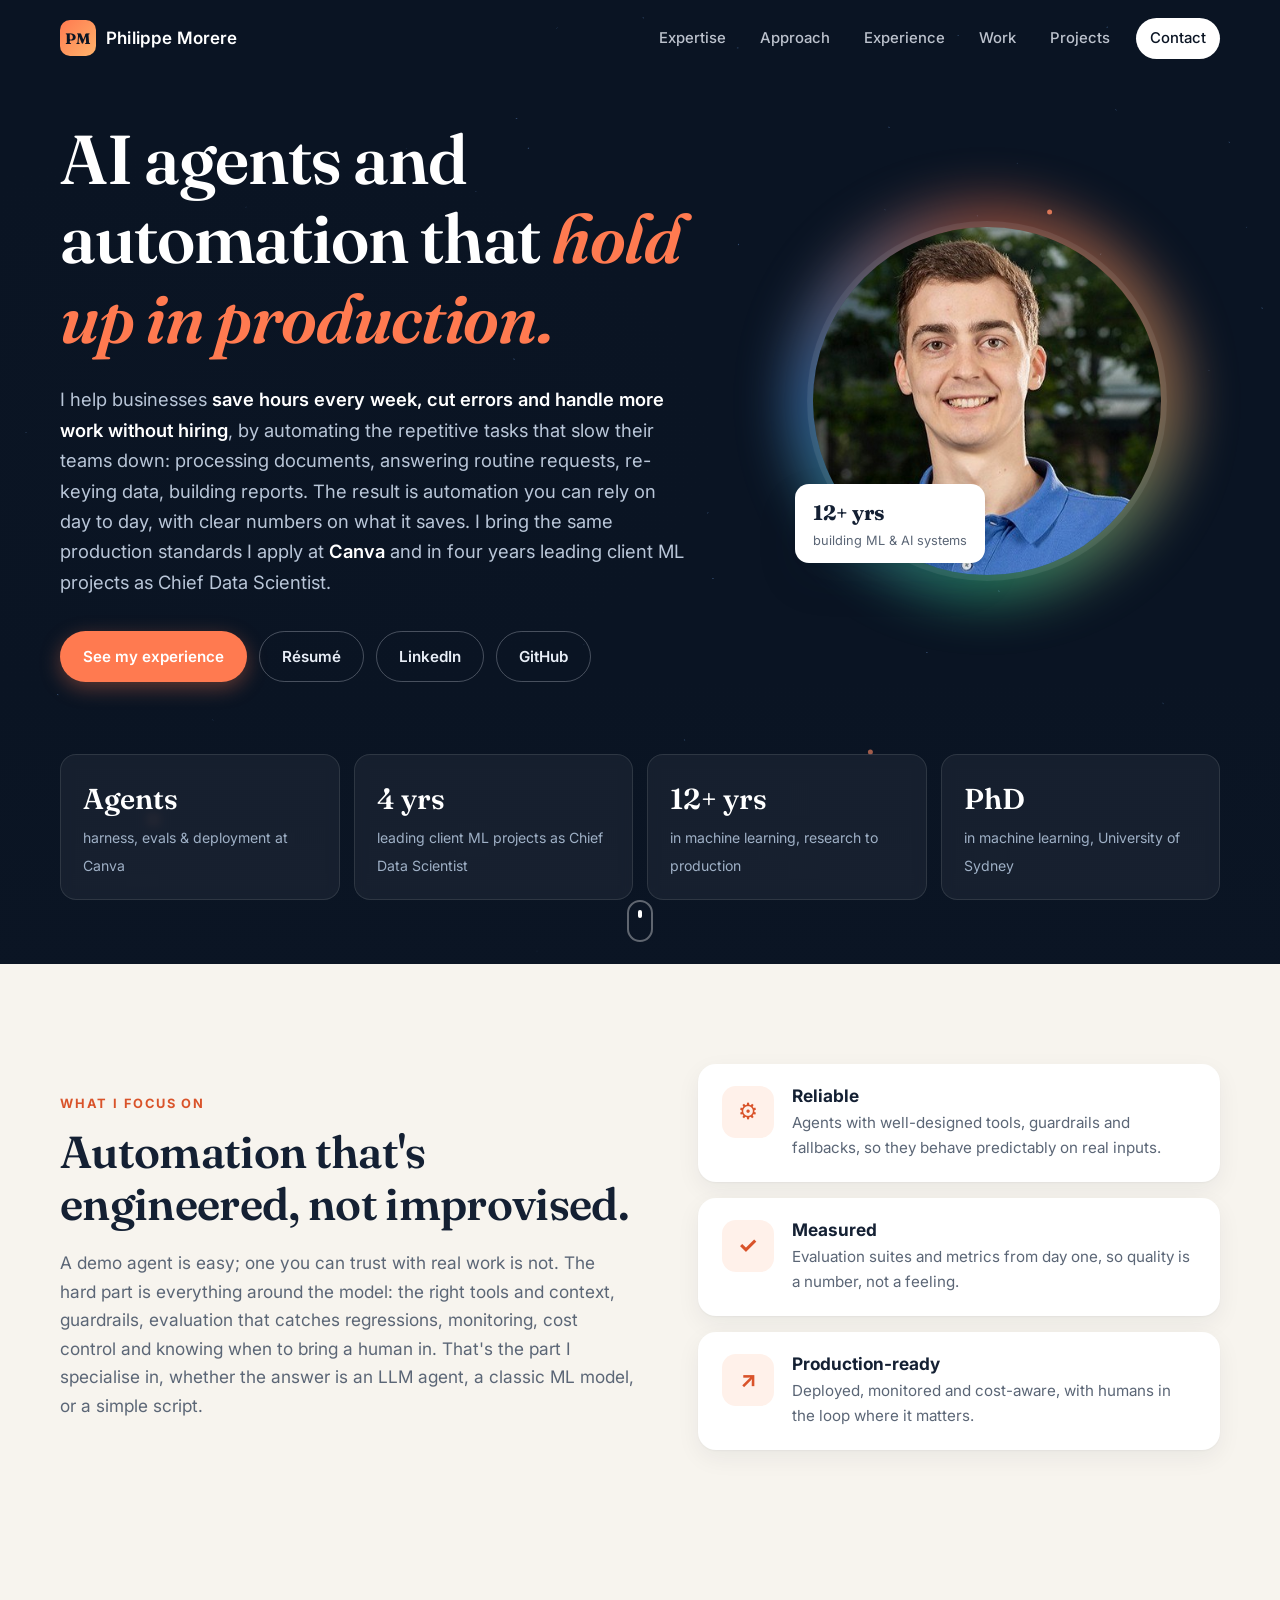
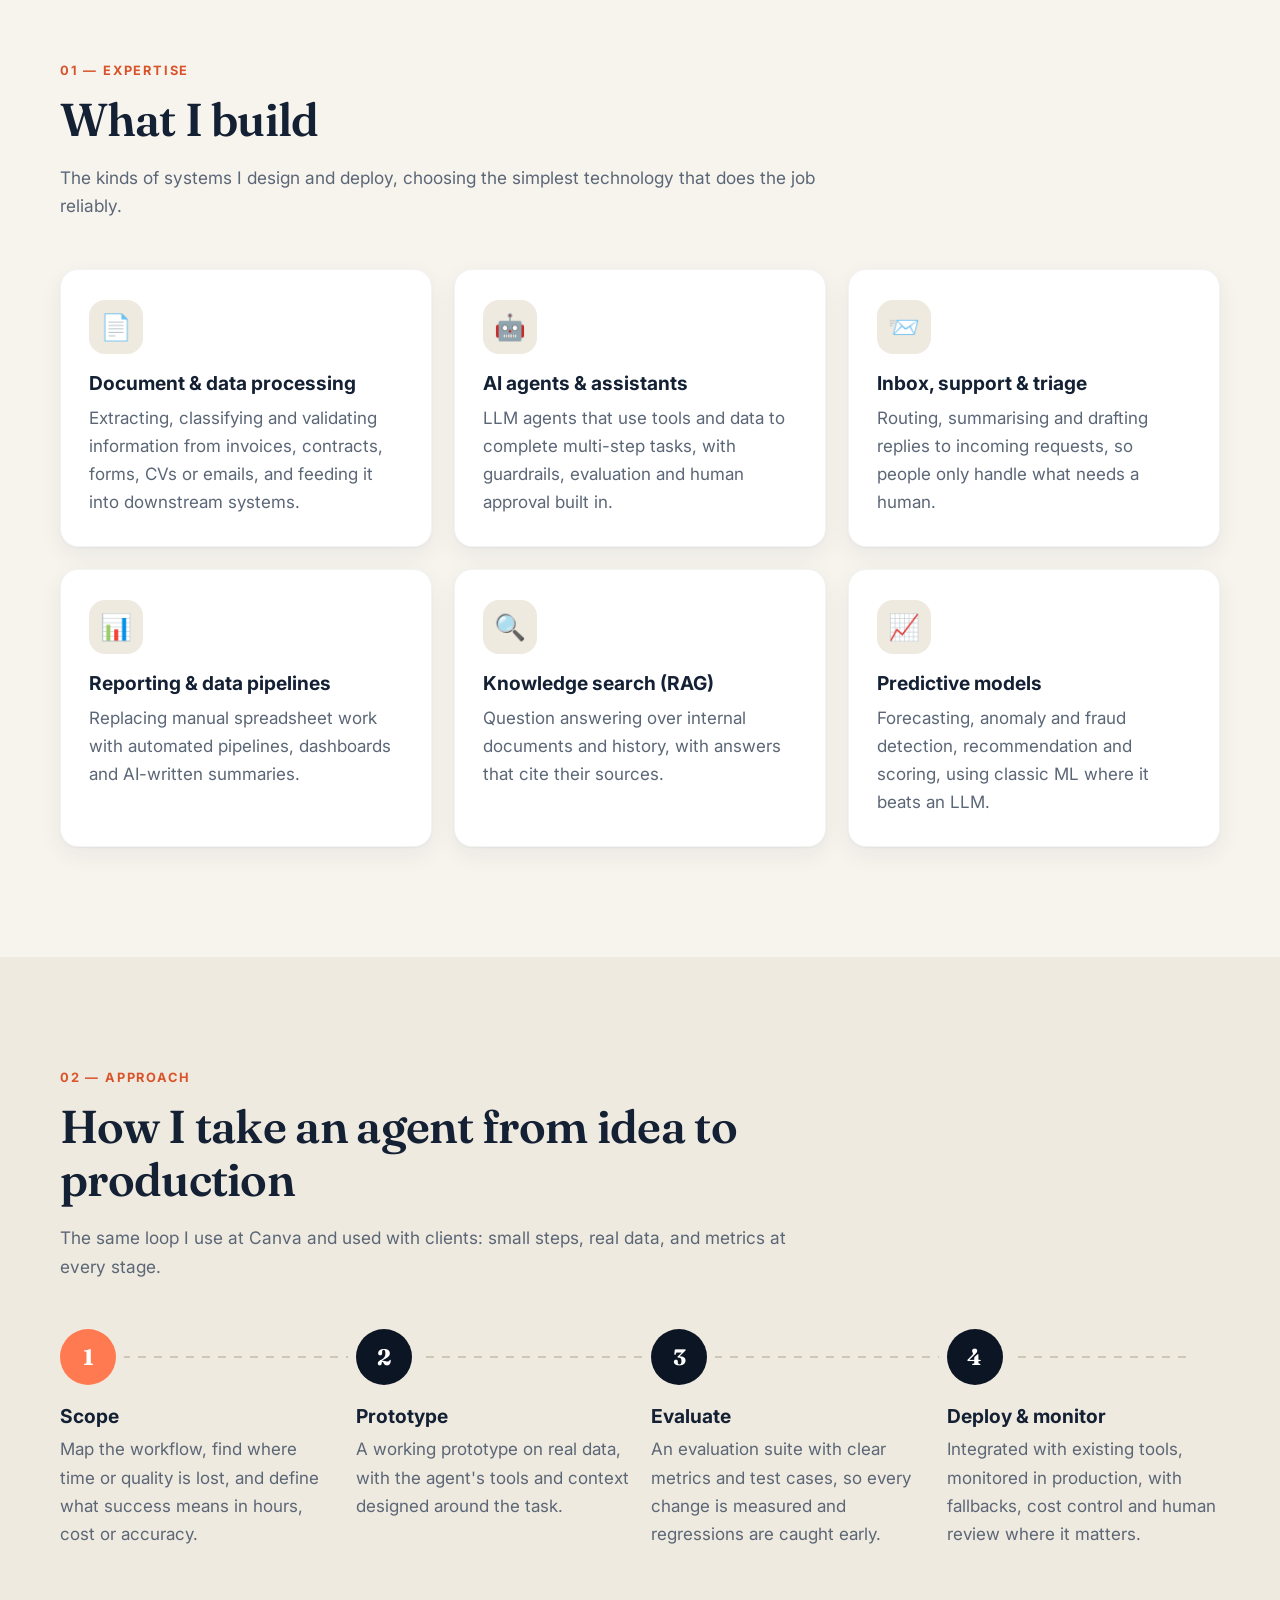
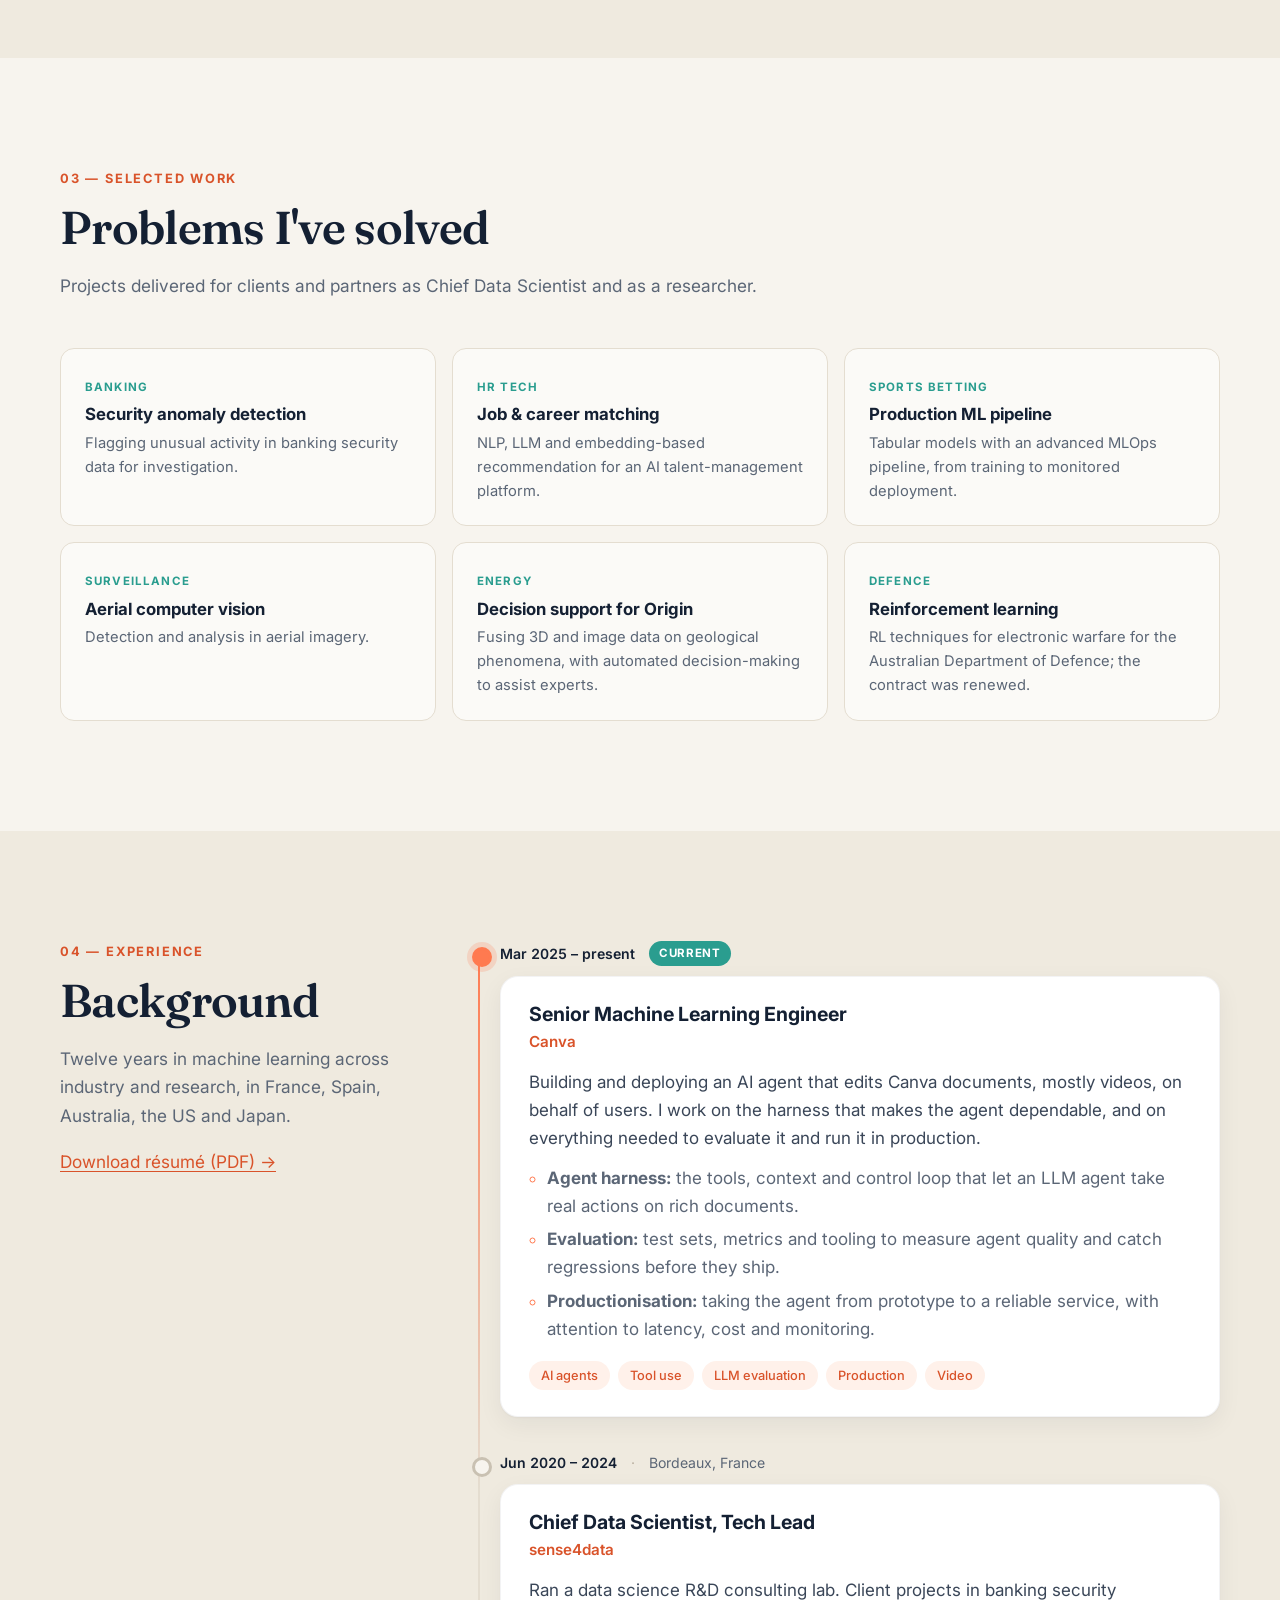
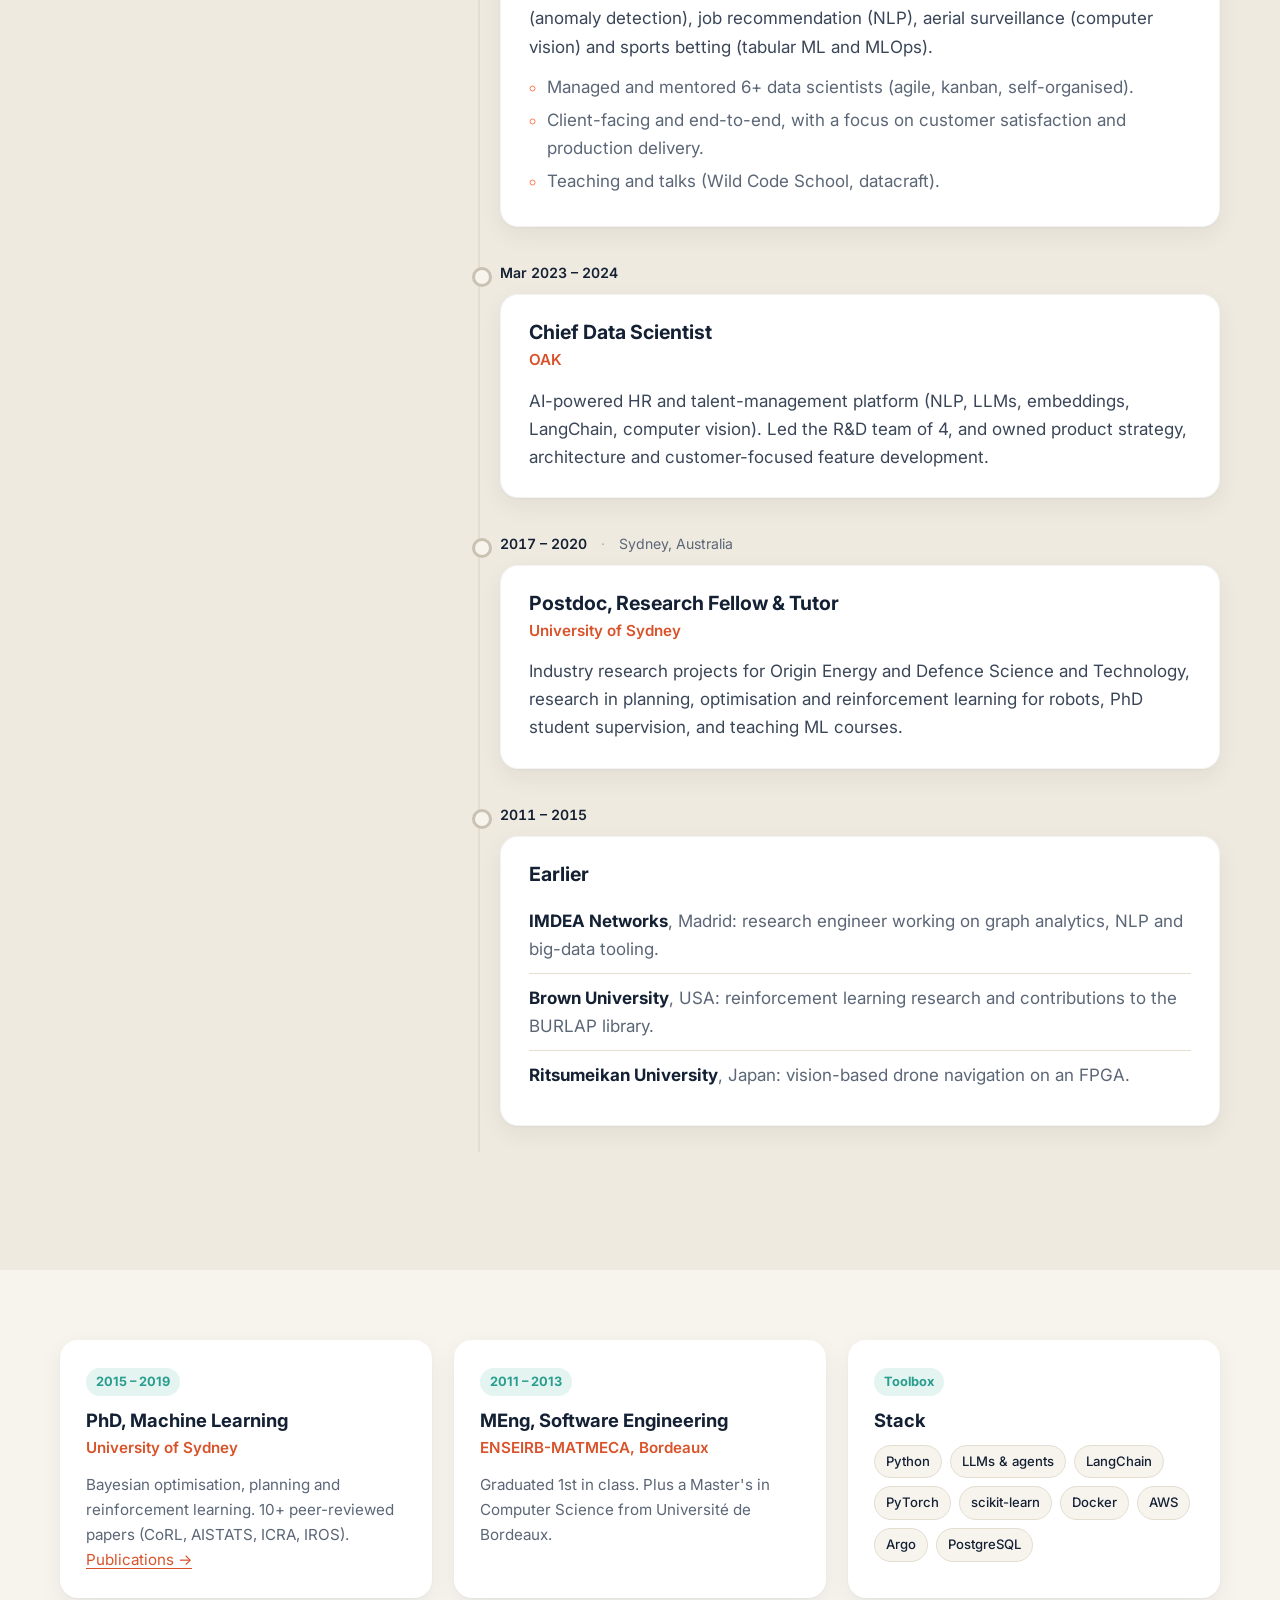
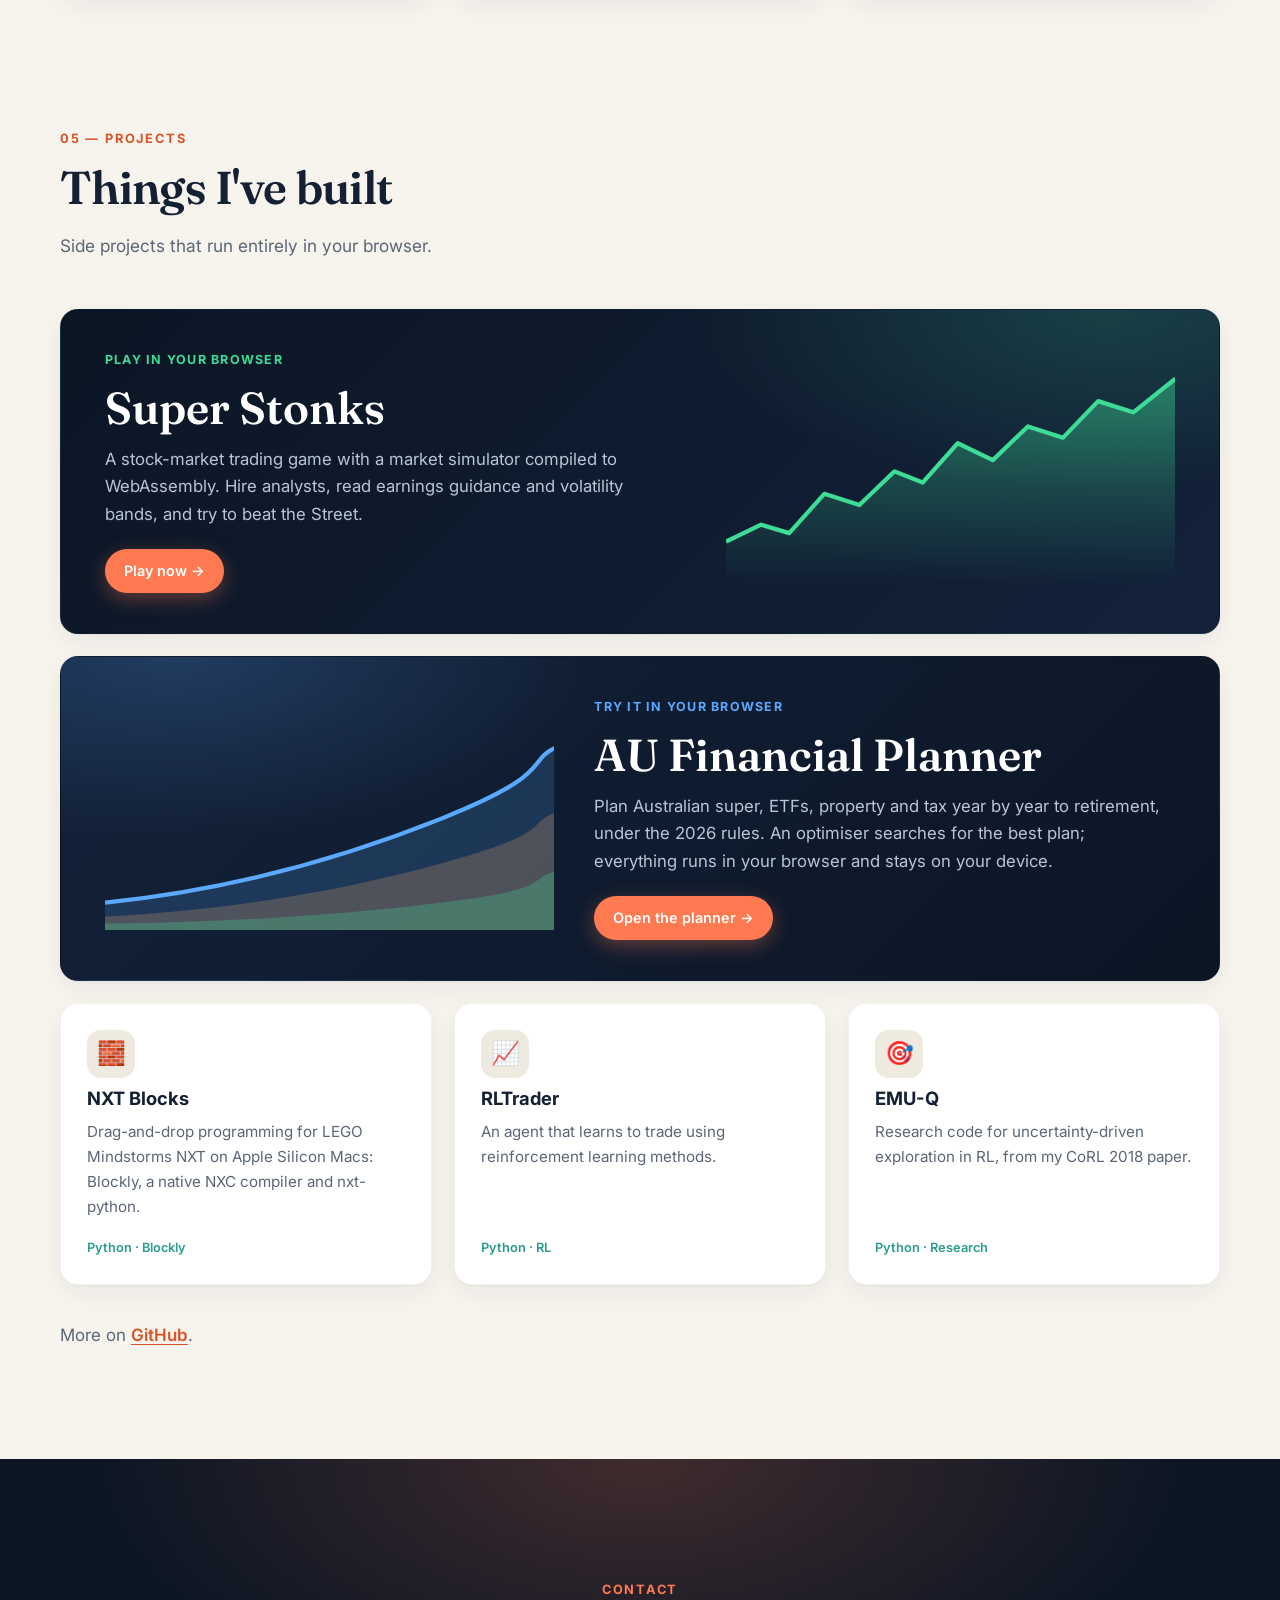
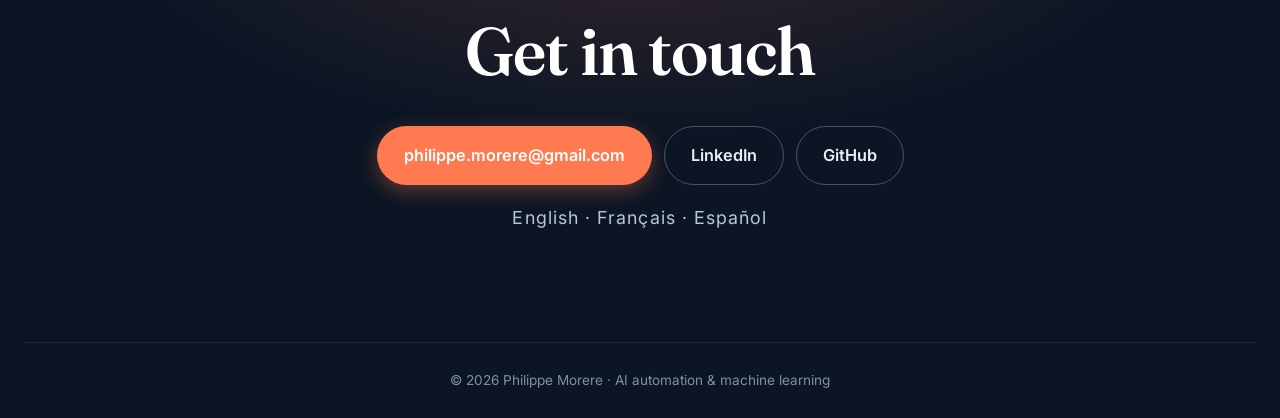
==== index.html @ ec54a25a "Focus hero copy on business results; remove eyebrow pill Co-Authored-By: Claude Opus 5.5 <noreply@an" ====
<!DOCTYPE html>
<html lang="en">
<head>
  <meta charset="utf-8">
  <meta name="viewport" content="width=device-width, initial-scale=1">
  <title>Philippe Morere — AI Automation &amp; Machine Learning</title>
  <meta name="description" content="Philippe Morere — AI automation specialist. Senior ML Engineer at Canva building and deploying production AI agents; former Chief Data Scientist; PhD in machine learning.">
  <meta name="author" content="Philippe Morere">
  <meta property="og:type" content="website">
  <meta property="og:title" content="Philippe Morere — AI Automation &amp; Machine Learning">
  <meta property="og:description" content="I design, evaluate and deploy AI agents and automation that hold up in production.">
  <meta property="og:url" content="https://philippemorere.github.io/">
  <meta property="og:image" content="https://philippemorere.github.io/assets/img/philippe.jpg">
  <meta name="twitter:card" content="summary">
  <meta name="theme-color" content="#0b1524">
  <link rel="icon" href="data:image/svg+xml,<svg xmlns='http://www.w3.org/2000/svg' viewBox='0 0 64 64'><rect width='64' height='64' rx='14' fill='%230b1524'/><text x='32' y='42' font-family='Georgia,serif' font-size='28' fill='%23ff8a65' text-anchor='middle'>PM</text></svg>">
  <link rel="preconnect" href="https://fonts.googleapis.com">
  <link rel="preconnect" href="https://fonts.gstatic.com" crossorigin>
  <link href="https://fonts.googleapis.com/css2?family=Fraunces:opsz,wght@9..144,400;9..144,600;9..144,700&family=Inter:wght@400;500;600;700&display=swap" rel="stylesheet">
  <link rel="stylesheet" href="/assets/css/style.css?v=5">
  <script>document.documentElement.classList.add('js')</script>
</head>
<body>
  <header class="topbar" id="topbar">
    <a class="brand" href="#top"><span class="mono">PM</span> Philippe Morere</a>
    <button class="menu-toggle" aria-label="Open menu" aria-expanded="false" aria-controls="nav">
      <span></span><span></span><span></span>
    </button>
    <nav id="nav">
      <a href="#expertise">Expertise</a>
      <a href="#approach">Approach</a>
      <a href="#experience">Experience</a>
      <a href="#work">Work</a>
      <a href="#projects">Projects</a>
      <a href="#contact" class="nav-cta">Contact</a>
    </nav>
  </header>

  <!-- HERO -->
  <section class="hero" id="top">
    <canvas id="field" aria-hidden="true"></canvas>
    <div class="hero-inner">
      <div class="hero-text">
        <h1>AI agents and automation that <em>hold up in production.</em></h1>
        <p class="lede">
          I help businesses <strong>save hours every week, cut errors and handle more work without hiring</strong>,
          by automating the repetitive tasks that slow their teams down: processing documents, answering routine
          requests, re-keying data, building reports. The result is automation you can rely on day to day, with
          clear numbers on what it saves. I bring the same production standards I apply at <strong>Canva</strong>
          and in four years leading client ML projects as Chief Data Scientist.
        </p>
        <div class="actions">
          <a class="btn primary" href="#experience">See my experience</a>
          <a class="btn ghost" href="/assets/resume/Morere Philippe - resume.pdf" target="_blank" rel="noopener">Résumé</a>
          <a class="btn ghost" href="https://www.linkedin.com/in/philippemorere" target="_blank" rel="noopener">LinkedIn</a>
          <a class="btn ghost" href="https://github.com/PhilippeMorere" target="_blank" rel="noopener">GitHub</a>
        </div>
              </div>
      <div class="hero-photo">
        <div class="ring"></div>
        <img src="/assets/img/philippe.jpg" alt="Portrait of Philippe Morere" width="320" height="320">
        <div class="badge"><strong>12+ yrs</strong><span>building ML &amp; AI systems</span></div>
      </div>
    </div>
    <div class="stats">
      <div><strong>Agents</strong><span>harness, evals &amp; deployment at Canva</span></div>
      <div><strong>4 yrs</strong><span>leading client ML projects as Chief Data Scientist</span></div>
      <div><strong>12+ yrs</strong><span>in machine learning, research to production</span></div>
      <div><strong>PhD</strong><span>in machine learning, University of Sydney</span></div>
    </div>
    <a class="scroll-cue" href="#expertise" aria-label="Scroll to services"><span></span></a>
  </section>

  <main>
    <!-- FOCUS -->
    <section class="section intro-band">
      <div class="value reveal">
        <p class="kicker">What I focus on</p>
        <h2>Automation that's engineered, not improvised.</h2>
        <p>A demo agent is easy; one you can trust with real work is not. The hard part is everything around the model:
          the right tools and context, guardrails, evaluation that catches regressions, monitoring, cost control and
          knowing when to bring a human in. That's the part I specialise in, whether the answer is an LLM agent, a classic
          ML model, or a simple script.</p>
      </div>
      <div class="value-points">
        <div class="vp reveal"><span class="vp-icon">⚙</span><h3>Reliable</h3><p>Agents with well-designed tools, guardrails and fallbacks, so they behave predictably on real inputs.</p></div>
        <div class="vp reveal"><span class="vp-icon">✓</span><h3>Measured</h3><p>Evaluation suites and metrics from day one, so quality is a number, not a feeling.</p></div>
        <div class="vp reveal"><span class="vp-icon">↗</span><h3>Production-ready</h3><p>Deployed, monitored and cost-aware, with humans in the loop where it matters.</p></div>
      </div>
    </section>

    <!-- SERVICES -->
    <section id="expertise" class="section">
      <div class="section-head reveal wide">
        <p class="kicker">01 — Expertise</p>
        <h2>What I build</h2>
        <p>The kinds of systems I design and deploy, choosing the simplest technology that does the job reliably.</p>
      </div>
      <div class="services">
        <article class="service reveal">
          <span class="s-icon">📄</span>
          <h3>Document &amp; data processing</h3>
          <p>Extracting, classifying and validating information from invoices, contracts, forms, CVs or emails, and feeding it into downstream systems.</p>
        </article>
        <article class="service reveal">
          <span class="s-icon">🤖</span>
          <h3>AI agents &amp; assistants</h3>
          <p>LLM agents that use tools and data to complete multi-step tasks, with guardrails, evaluation and human approval built in.</p>
        </article>
        <article class="service reveal">
          <span class="s-icon">📨</span>
          <h3>Inbox, support &amp; triage</h3>
          <p>Routing, summarising and drafting replies to incoming requests, so people only handle what needs a human.</p>
        </article>
        <article class="service reveal">
          <span class="s-icon">📊</span>
          <h3>Reporting &amp; data pipelines</h3>
          <p>Replacing manual spreadsheet work with automated pipelines, dashboards and AI-written summaries.</p>
        </article>
        <article class="service reveal">
          <span class="s-icon">🔍</span>
          <h3>Knowledge search (RAG)</h3>
          <p>Question answering over internal documents and history, with answers that cite their sources.</p>
        </article>
        <article class="service reveal">
          <span class="s-icon">📈</span>
          <h3>Predictive models</h3>
          <p>Forecasting, anomaly and fraud detection, recommendation and scoring, using classic ML where it beats an LLM.</p>
        </article>
      </div>
    </section>

    <!-- PROCESS -->
    <section id="approach" class="section band">
      <div class="section-head reveal wide">
        <p class="kicker">02 — Approach</p>
        <h2>How I take an agent from idea to production</h2>
        <p>The same loop I use at Canva and used with clients: small steps, real data, and metrics at every stage.</p>
      </div>
      <ol class="steps">
        <li class="step reveal">
          <span class="num">1</span>
          <h3>Scope</h3>
          <p>Map the workflow, find where time or quality is lost, and define what success means in hours, cost or accuracy.</p>
        </li>
        <li class="step reveal">
          <span class="num">2</span>
          <h3>Prototype</h3>
          <p>A working prototype on real data, with the agent's tools and context designed around the task.</p>
        </li>
        <li class="step reveal">
          <span class="num">3</span>
          <h3>Evaluate</h3>
          <p>An evaluation suite with clear metrics and test cases, so every change is measured and regressions are caught early.</p>
        </li>
        <li class="step reveal">
          <span class="num">4</span>
          <h3>Deploy &amp; monitor</h3>
          <p>Integrated with existing tools, monitored in production, with fallbacks, cost control and human review where it matters.</p>
        </li>
      </ol>
    </section>

    <!-- WORK -->
    <section id="work" class="section">
      <div class="section-head reveal wide">
        <p class="kicker">03 — Selected work</p>
        <h2>Problems I've solved</h2>
        <p>Projects delivered for clients and partners as Chief Data Scientist and as a researcher.</p>
      </div>
      <div class="cases">
        <div class="case reveal"><span class="case-tag">Banking</span><h4>Security anomaly detection</h4><p>Flagging unusual activity in banking security data for investigation.</p></div>
        <div class="case reveal"><span class="case-tag">HR tech</span><h4>Job &amp; career matching</h4><p>NLP, LLM and embedding-based recommendation for an AI talent-management platform.</p></div>
        <div class="case reveal"><span class="case-tag">Sports betting</span><h4>Production ML pipeline</h4><p>Tabular models with an advanced MLOps pipeline, from training to monitored deployment.</p></div>
        <div class="case reveal"><span class="case-tag">Surveillance</span><h4>Aerial computer vision</h4><p>Detection and analysis in aerial imagery.</p></div>
        <div class="case reveal"><span class="case-tag">Energy</span><h4>Decision support for Origin</h4><p>Fusing 3D and image data on geological phenomena, with automated decision-making to assist experts.</p></div>
        <div class="case reveal"><span class="case-tag">Defence</span><h4>Reinforcement learning</h4><p>RL techniques for electronic warfare for the Australian Department of Defence; the contract was renewed.</p></div>
      </div>
    </section>

    <!-- EXPERIENCE -->
    <section id="experience" class="section band split">
      <div class="section-head reveal">
        <p class="kicker">04 — Experience</p>
        <h2>Background</h2>
        <p>Twelve years in machine learning across industry and research, in France, Spain, Australia, the US and Japan.</p>
        <p><a href="/assets/resume/Morere Philippe - resume.pdf" target="_blank" rel="noopener">Download résumé (PDF) →</a></p>
      </div>
      <ol class="timeline">
        <li class="reveal now">
          <div class="meta"><span class="date">Mar 2025 – present</span><span class="pill">Current</span></div>
          <div class="card">
            <h3>Senior Machine Learning Engineer</h3>
            <p class="org">Canva</p>
            <p>Building and deploying an AI agent that edits Canva documents, mostly videos, on behalf of users. I work on
              the harness that makes the agent dependable, and on everything needed to evaluate it and run it in production.</p>
            <ul>
              <li><b>Agent harness:</b> the tools, context and control loop that let an LLM agent take real actions on rich documents.</li>
              <li><b>Evaluation:</b> test sets, metrics and tooling to measure agent quality and catch regressions before they ship.</li>
              <li><b>Productionisation:</b> taking the agent from prototype to a reliable service, with attention to latency, cost and monitoring.</li>
            </ul>
            <div class="tags"><span>AI agents</span><span>Tool use</span><span>LLM evaluation</span><span>Production</span><span>Video</span></div>
          </div>
        </li>
        <li class="reveal">
          <div class="meta"><span class="date">Jun 2020 – 2024</span><span class="place">Bordeaux, France</span></div>
          <div class="card">
            <h3>Chief Data Scientist, Tech Lead</h3>
            <p class="org">sense4data</p>
            <p>Ran a data science R&amp;D consulting lab. Client projects in banking security (anomaly detection), job
              recommendation (NLP), aerial surveillance (computer vision) and sports betting (tabular ML and MLOps).</p>
            <ul>
              <li>Managed and mentored 6+ data scientists (agile, kanban, self-organised).</li>
              <li>Client-facing and end-to-end, with a focus on customer satisfaction and production delivery.</li>
              <li>Teaching and talks (Wild Code School, datacraft).</li>
            </ul>
          </div>
        </li>
        <li class="reveal">
          <div class="meta"><span class="date">Mar 2023 – 2024</span></div>
          <div class="card">
            <h3>Chief Data Scientist</h3>
            <p class="org">OAK</p>
            <p>AI-powered HR and talent-management platform (NLP, LLMs, embeddings, LangChain, computer vision). Led the
              R&amp;D team of 4, and owned product strategy, architecture and customer-focused feature development.</p>
          </div>
        </li>
        <li class="reveal">
          <div class="meta"><span class="date">2017 – 2020</span><span class="place">Sydney, Australia</span></div>
          <div class="card">
            <h3>Postdoc, Research Fellow &amp; Tutor</h3>
            <p class="org">University of Sydney</p>
            <p>Industry research projects for Origin Energy and Defence Science and Technology, research in planning,
              optimisation and reinforcement learning for robots, PhD student supervision, and teaching ML courses.</p>
          </div>
        </li>
        <li class="reveal">
          <div class="meta"><span class="date">2011 – 2015</span></div>
          <div class="card compact">
            <h3>Earlier</h3>
            <ul class="plain">
              <li><b>IMDEA Networks</b>, Madrid: research engineer working on graph analytics, NLP and big-data tooling.</li>
              <li><b>Brown University</b>, USA: reinforcement learning research and contributions to the BURLAP library.</li>
              <li><b>Ritsumeikan University</b>, Japan: vision-based drone navigation on an FPGA.</li>
            </ul>
          </div>
        </li>
      </ol>
    </section>

    <!-- EDUCATION strip -->
    <section class="section edu-strip">
      <div class="edu-grid">
        <div class="edu reveal">
          <span class="years">2015 – 2019</span>
          <h3>PhD, Machine Learning</h3>
          <p class="org">University of Sydney</p>
          <p>Bayesian optimisation, planning and reinforcement learning. 10+ peer-reviewed papers (CoRL, AISTATS, ICRA, IROS).
            <a href="https://scholar.google.com.au/citations?user=x0J0L2EAAAAJ&amp;hl=en" target="_blank" rel="noopener">Publications →</a></p>
        </div>
        <div class="edu reveal">
          <span class="years">2011 – 2013</span>
          <h3>MEng, Software Engineering</h3>
          <p class="org">ENSEIRB-MATMECA, Bordeaux</p>
          <p>Graduated 1st in class. Plus a Master's in Computer Science from Université de Bordeaux.</p>
        </div>
        <div class="edu reveal">
          <span class="years">Toolbox</span>
          <h3>Stack</h3>
          <div class="chips"><span>Python</span><span>LLMs &amp; agents</span><span>LangChain</span><span>PyTorch</span><span>scikit-learn</span><span>Docker</span><span>AWS</span><span>Argo</span><span>PostgreSQL</span></div>
        </div>
      </div>
    </section>

    <!-- PROJECTS -->
    <section id="projects" class="section">
      <div class="section-head reveal wide">
        <p class="kicker">05 — Projects</p>
        <h2>Things I've built</h2>
        <p>Side projects that run entirely in your browser.</p>
      </div>
      <div class="projects">
        <a class="project feature reveal" href="/stonks/">
          <div class="feature-text">
            <span class="ptag">Play in your browser</span>
            <h3>Super Stonks</h3>
            <p>A stock-market trading game with a market simulator compiled to WebAssembly. Hire analysts, read earnings
              guidance and volatility bands, and try to beat the Street.</p>
            <span class="btn primary small">Play now →</span>
          </div>
          <svg class="chart" viewBox="0 0 320 160" aria-hidden="true">
            <defs><linearGradient id="g" x1="0" y1="0" x2="0" y2="1"><stop offset="0" stop-color="#3ddc97" stop-opacity=".45"/><stop offset="1" stop-color="#3ddc97" stop-opacity="0"/></linearGradient></defs>
            <path d="M0 130 L25 118 L45 124 L70 96 L95 104 L120 80 L140 88 L165 60 L190 72 L215 48 L240 56 L265 30 L290 38 L320 14 L320 160 L0 160Z" fill="url(#g)"/>
            <path class="line" d="M0 130 L25 118 L45 124 L70 96 L95 104 L120 80 L140 88 L165 60 L190 72 L215 48 L240 56 L265 30 L290 38 L320 14" fill="none" stroke="#3ddc97" stroke-width="3" stroke-linejoin="round"/>
          </svg>
        </a>
        <a class="project feature alt reveal" href="/planner/">
          <div class="feature-text">
            <span class="ptag">Try it in your browser</span>
            <h3>AU Financial Planner</h3>
            <p>Plan Australian super, ETFs, property and tax year by year to retirement, under the 2026 rules.
              An optimiser searches for the best plan; everything runs in your browser and stays on your device.</p>
            <span class="btn primary small">Open the planner →</span>
          </div>
          <svg class="chart" viewBox="0 0 320 160" aria-hidden="true">
            <path d="M0 160 L0 140 C80 132 160 112 240 80 S300 40 320 30 L320 160Z" fill="#5aa9ff" fill-opacity=".18"/>
            <path d="M0 160 L0 150 C80 146 160 134 240 112 S300 84 320 76 L320 160Z" fill="#ffb36b" fill-opacity=".22"/>
            <path d="M0 160 L0 155 C80 154 160 150 240 140 S300 124 320 118 L320 160Z" fill="#3ddc97" fill-opacity=".28"/>
            <path class="line" d="M0 140 C80 132 160 112 240 80 S300 40 320 30" fill="none" stroke="#5aa9ff" stroke-width="3"/>
          </svg>
        </a>
        <a class="project reveal" href="https://github.com/PhilippeMorere/lego-mindstorm" target="_blank" rel="noopener">
          <span class="icon">🧱</span>
          <h3>NXT Blocks</h3>
          <p>Drag-and-drop programming for LEGO Mindstorms NXT on Apple Silicon Macs: Blockly, a native NXC compiler and nxt-python.</p>
          <span class="lang">Python · Blockly</span>
        </a>
        <a class="project reveal" href="https://github.com/PhilippeMorere/RLTrader" target="_blank" rel="noopener">
          <span class="icon">📈</span>
          <h3>RLTrader</h3>
          <p>An agent that learns to trade using reinforcement learning methods.</p>
          <span class="lang">Python · RL</span>
        </a>
        <a class="project reveal" href="https://github.com/PhilippeMorere/EMU-Q" target="_blank" rel="noopener">
          <span class="icon">🎯</span>
          <h3>EMU-Q</h3>
          <p>Research code for uncertainty-driven exploration in RL, from my CoRL 2018 paper.</p>
          <span class="lang">Python · Research</span>
        </a>
      </div>
      <p class="more-link reveal">More on <a href="https://github.com/PhilippeMorere" target="_blank" rel="noopener">GitHub</a>.</p>
    </section>
  </main>

  <!-- CONTACT -->
  <section id="contact" class="contact">
    <div class="contact-inner reveal">
      <p class="kicker light">Contact</p>
      <h2>Get in touch</h2>
      <div class="actions center">
        <a class="btn primary big" href="mailto:philippe.morere@gmail.com">philippe.morere@gmail.com</a>
        <a class="btn ghost big" href="https://www.linkedin.com/in/philippemorere" target="_blank" rel="noopener">LinkedIn</a>
        <a class="btn ghost big" href="https://github.com/PhilippeMorere" target="_blank" rel="noopener">GitHub</a>
      </div>
      <p class="langs">English · Français · Español</p>
    </div>
    <footer>© <span id="y">2026</span> Philippe Morere · AI automation &amp; machine learning</footer>
  </section>

  <script>
    document.getElementById('y').textContent = new Date().getFullYear();

    // Header: solid once scrolled; mobile menu toggle
    const bar = document.getElementById('topbar');
    const onScroll = () => bar.classList.toggle('solid', scrollY > 40);
    addEventListener('scroll', onScroll, { passive: true }); onScroll();
    const toggle = document.querySelector('.menu-toggle');
    toggle.addEventListener('click', () => {
      const open = bar.classList.toggle('open');
      toggle.setAttribute('aria-expanded', open);
    });
    document.querySelectorAll('#nav a').forEach(a => a.addEventListener('click', () => {
      bar.classList.remove('open'); toggle.setAttribute('aria-expanded', false);
    }));

    // Reveal on scroll
    const io = new IntersectionObserver(es => es.forEach(e => {
      if (e.isIntersecting) { e.target.classList.add('in'); io.unobserve(e.target); }
    }), { rootMargin: '0px 0px -8% 0px' });
    document.querySelectorAll('.reveal').forEach(el => io.observe(el));

    // Hero background: agents exploring towards goals, leaving fading trails
    (() => {
      const c = document.getElementById('field'), x = c.getContext('2d');
      const still = matchMedia('(prefers-reduced-motion: reduce)').matches;
      let w, h, agents = [], goals = [];
      const resize = () => {
        const r = devicePixelRatio || 1;
        w = c.clientWidth; h = c.clientHeight;
        c.width = w * r; c.height = h * r; x.setTransform(r, 0, 0, r, 0, 0);
        goals = [[w * .82, h * .22], [w * .68, h * .78], [w * .12, h * .85]];
        agents = Array.from({ length: Math.round(w / 22) }, spawn);
        x.fillStyle = '#0b1524'; x.fillRect(0, 0, w, h);
      };
      function spawn() {
        return { x: Math.random() * w, y: Math.random() * h, vx: 0, vy: 0,
                 g: goals[Math.floor(Math.random() * goals.length)], eps: .6 + Math.random() * .4 };
      }
      const step = () => {
        x.fillStyle = 'rgba(11,21,36,0.08)'; x.fillRect(0, 0, w, h);
        for (const a of agents) {
          const dx = a.g[0] - a.x, dy = a.g[1] - a.y, d = Math.hypot(dx, dy) || 1;
          a.eps *= .997;
          a.vx = a.vx * .9 + (dx / d) * (1 - a.eps) * .5 + (Math.random() - .5) * a.eps * 1.6;
          a.vy = a.vy * .9 + (dy / d) * (1 - a.eps) * .5 + (Math.random() - .5) * a.eps * 1.6;
          const px = a.x, py = a.y; a.x += a.vx; a.y += a.vy;
          x.strokeStyle = a.eps > .35 ? 'rgba(120,170,235,.55)' : 'rgba(255,138,101,.8)';
          x.lineWidth = 1.5; x.beginPath(); x.moveTo(px, py); x.lineTo(a.x, a.y); x.stroke();
          if (d < 8 || a.x < -20 || a.x > w + 20 || a.y < -20 || a.y > h + 20) Object.assign(a, spawn());
        }
        for (const g of goals) { x.fillStyle = 'rgba(255,138,101,.9)'; x.beginPath(); x.arc(g[0], g[1], 2.5, 0, 7); x.fill(); }
        if (!still) requestAnimationFrame(step);
      };
      addEventListener('resize', resize); resize();
      if (still) { for (let i = 0; i < 400; i++) step(); } else step();
    })();
  </script>
</body>
</html>
---- assets/css/style.css ----
:root {
  --night: #0b1524;
  --night-2: #13223a;
  --bg: #f7f4ee;
  --band: #efeadf;
  --paper: #ffffff;
  --ink: #142033;
  --muted: #5b6676;
  --line: #e4ddd0;
  --accent: #ff7a50;
  --accent-ink: #d9532a;
  --teal: #2a9d8f;
  --serif: "Fraunces", Georgia, "Times New Roman", serif;
  --sans: "Inter", system-ui, -apple-system, "Segoe UI", Roboto, sans-serif;
  --max: 1160px;
  --radius: 18px;
  --shadow: 0 1px 2px rgba(20, 32, 51, .04), 0 8px 24px rgba(20, 32, 51, .06);
  --shadow-lg: 0 2px 4px rgba(20, 32, 51, .06), 0 18px 40px rgba(20, 32, 51, .12);
}

* { box-sizing: border-box; }
html { scroll-behavior: smooth; scroll-padding-top: 76px; }
body {
  margin: 0; background: var(--bg); color: var(--ink);
  font: 400 17px/1.65 var(--sans); -webkit-font-smoothing: antialiased;
}
a { color: var(--accent-ink); text-underline-offset: 3px; }
h1, h2, h3, h4 { margin: 0; line-height: 1.15; }
h1, h2 { font-family: var(--serif); font-weight: 600; letter-spacing: -.015em; }
img { display: block; max-width: 100%; }

/* ---------- Buttons ---------- */
.btn {
  display: inline-flex; align-items: center; gap: 8px;
  padding: 12px 22px; border-radius: 999px; font-weight: 600; font-size: .95rem;
  text-decoration: none; border: 1.5px solid transparent;
  transition: transform .2s, background .2s, border-color .2s, box-shadow .2s, color .2s;
}
.btn svg { width: 18px; height: 18px; fill: none; stroke: currentColor; stroke-width: 2.2; stroke-linecap: round; stroke-linejoin: round; }
.btn.primary { background: var(--accent); color: #fff; box-shadow: 0 6px 20px rgba(255, 122, 80, .35); }
.btn.primary:hover { transform: translateY(-2px); box-shadow: 0 10px 28px rgba(255, 122, 80, .45); }
.btn.ghost { color: #e8eef7; border-color: rgba(232, 238, 247, .28); }
.btn.ghost:hover { border-color: #fff; color: #fff; transform: translateY(-2px); background: rgba(255, 255, 255, .06); }
.btn.small { padding: 9px 18px; font-size: .9rem; }
.btn.big { padding: 15px 26px; font-size: 1.02rem; }
.actions { display: flex; flex-wrap: wrap; gap: 12px; }
.actions.center { justify-content: center; }

/* ---------- Top bar ---------- */
.topbar {
  position: fixed; inset: 0 0 auto 0; z-index: 50;
  display: flex; align-items: center; justify-content: space-between;
  padding: 18px max(24px, calc((100% - var(--max)) / 2));
  transition: background .3s, padding .3s, box-shadow .3s;
}
.topbar.solid { background: rgba(11, 21, 36, .86); backdrop-filter: blur(12px); padding-top: 12px; padding-bottom: 12px; box-shadow: 0 1px 0 rgba(255,255,255,.06); }
.brand { display: flex; align-items: center; gap: 10px; color: #fff; text-decoration: none; font-weight: 600; letter-spacing: .01em; }
.mono {
  display: grid; place-items: center; width: 36px; height: 36px; border-radius: 10px;
  background: linear-gradient(135deg, var(--accent), #ffb36b); color: var(--night);
  font-family: var(--serif); font-weight: 700; font-size: .95rem;
}
#nav { display: flex; align-items: center; gap: 6px; }
#nav a { color: rgba(232, 238, 247, .8); text-decoration: none; font-size: .93rem; font-weight: 500; padding: 8px 14px; border-radius: 999px; transition: color .2s, background .2s; }
#nav a:hover { color: #fff; background: rgba(255, 255, 255, .08); }
#nav a.nav-cta { color: var(--night); background: #fff; margin-left: 6px; }
#nav a.nav-cta:hover { background: var(--accent); color: #fff; }
.menu-toggle { display: none; background: none; border: 0; padding: 8px; cursor: pointer; }
.menu-toggle span { display: block; width: 22px; height: 2px; background: #fff; margin: 5px 0; border-radius: 2px; transition: transform .25s, opacity .25s; }

/* ---------- Hero ---------- */
.hero {
  position: relative; overflow: hidden; color: #e8eef7;
  background: var(--night); min-height: 100vh; min-height: 100svh;
  display: flex; flex-direction: column; justify-content: center;
  padding: 120px max(24px, calc((100% - var(--max)) / 2)) 64px;
}
#field { position: absolute; inset: 0; width: 100%; height: 100%; opacity: .9; }
.hero::after {
  content: ""; position: absolute; inset: 0; pointer-events: none;
  background:
    radial-gradient(700px 420px at 18% 45%, rgba(11, 21, 36, .7), transparent 70%),
    linear-gradient(to bottom, transparent 70%, rgba(11, 21, 36, .9));
}
.hero-inner { position: relative; z-index: 1; display: grid; grid-template-columns: 1.35fr 1fr; gap: 64px; align-items: center; }
.eyebrow {
  display: inline-flex; align-items: center; gap: 10px; margin: 0 0 22px;
  padding: 7px 14px; border-radius: 999px; background: rgba(255, 255, 255, .07); border: 1px solid rgba(255, 255, 255, .12);
  font-size: .8rem; font-weight: 600; letter-spacing: .06em; text-transform: uppercase; color: #cfd9e8;
}
.eyebrow .dot { width: 8px; height: 8px; border-radius: 50%; background: #3ddc97; box-shadow: 0 0 0 4px rgba(61, 220, 151, .2); }
.hero h1 { font-size: clamp(2.5rem, 5.4vw, 4.4rem); color: #fff; }
.hero h1 em { font-style: italic; color: var(--accent); }
.lede { font-size: 1.15rem; color: #b9c6d8; max-width: 58ch; margin: 26px 0 34px; }
.lede strong { color: #fff; font-weight: 600; }

.hero-photo { position: relative; justify-self: center; width: min(360px, 100%); aspect-ratio: 1; }
.hero-photo img {
  position: relative; z-index: 1; width: 100%; height: 100%; object-fit: cover; object-position: 50% 20%;
  border-radius: 50%; border: 6px solid rgba(255, 255, 255, .08);
}
.ring {
  position: absolute; inset: -18px; border-radius: 50%;
  background: conic-gradient(from 0deg, var(--accent), #ffb36b, #3ddc97, #5aa9ff, var(--accent));
  filter: blur(26px); opacity: .5; animation: spin 14s linear infinite;
}
@keyframes spin { to { transform: rotate(360deg); } }
.badge {
  position: absolute; z-index: 2; left: -12px; bottom: 18px;
  display: flex; flex-direction: column; padding: 12px 18px; border-radius: 14px;
  background: #fff; color: var(--ink); box-shadow: var(--shadow-lg);
}
.badge strong { font-family: var(--serif); font-size: 1.3rem; }
.badge span { font-size: .8rem; color: var(--muted); }

.stats {
  position: relative; z-index: 1; margin-top: 72px;
  display: grid; grid-template-columns: repeat(4, 1fr); gap: 14px;
}
.stats div {
  padding: 20px 22px; border-radius: 16px;
  background: rgba(255, 255, 255, .05); border: 1px solid rgba(255, 255, 255, .1); backdrop-filter: blur(6px);
}
.stats strong { display: block; font-family: var(--serif); font-size: 1.8rem; color: #fff; font-weight: 600; }
.stats span { font-size: .88rem; color: #9fb0c6; }
.scroll-cue { position: absolute; z-index: 1; left: 50%; bottom: 22px; transform: translateX(-50%); width: 26px; height: 42px; border: 2px solid rgba(255,255,255,.35); border-radius: 14px; }
.scroll-cue span { position: absolute; left: 50%; top: 8px; width: 4px; height: 8px; margin-left: -2px; border-radius: 2px; background: #fff; animation: cue 1.8s infinite; }
@keyframes cue { 0% { opacity: 0; transform: translateY(0); } 40% { opacity: 1; } 100% { opacity: 0; transform: translateY(12px); } }

/* ---------- Sections ---------- */
main { display: block; }
.section { padding: 110px max(24px, calc((100% - var(--max)) / 2)); }
.section.band { background: var(--band); }
.kicker { margin: 0 0 12px; font-size: .8rem; font-weight: 700; letter-spacing: .14em; text-transform: uppercase; color: var(--accent-ink); }
.kicker.light { color: var(--accent); }
.section-head h2 { font-size: clamp(2rem, 3.6vw, 2.9rem); }
.section-head > p:not(.kicker) { color: var(--muted); font-size: 1.08rem; margin: 18px 0 0; }
.section-head.wide { max-width: 760px; margin-bottom: 48px; }
.more-link { margin: 36px 0 0; color: var(--muted); }
.more-link a { font-weight: 600; }

/* Experience: sticky heading + timeline */
.split { display: grid; grid-template-columns: 340px 1fr; gap: 72px; align-items: start; }
.split .section-head { position: sticky; top: 110px; }
.timeline { list-style: none; margin: 0; padding: 0 0 0 28px; position: relative; }
.timeline::before { content: ""; position: absolute; left: 6px; top: 8px; bottom: 8px; width: 2px; background: linear-gradient(var(--accent), var(--line) 30%); }
.timeline > li { position: relative; padding-bottom: 34px; }
.timeline > li::before {
  content: ""; position: absolute; left: -28px; top: 6px; width: 14px; height: 14px; border-radius: 50%;
  background: var(--bg); border: 3px solid #c9c1b2;
}
.timeline > li.now::before { border-color: var(--accent); background: var(--accent); box-shadow: 0 0 0 5px rgba(255, 122, 80, .2); }
.meta { display: flex; flex-wrap: wrap; align-items: center; gap: 6px 14px; margin-bottom: 10px; font-size: .88rem; }
.date { font-weight: 600; color: var(--ink); font-variant-numeric: tabular-nums; }
.place { color: var(--muted); }
.place::before { content: "·"; margin-right: 14px; color: #b9b0a0; }
.pill { font-size: .72rem; font-weight: 700; letter-spacing: .06em; text-transform: uppercase; color: #fff; background: var(--teal); padding: 3px 10px; border-radius: 999px; }
.card {
  background: var(--paper); border-radius: var(--radius); padding: 26px 28px; box-shadow: var(--shadow);
  border: 1px solid rgba(20, 32, 51, .05); transition: transform .25s, box-shadow .25s;
}
.card:hover { transform: translateY(-2px); box-shadow: var(--shadow-lg); }
.card h3 { font-size: 1.22rem; font-weight: 700; }
.org { margin: 4px 0 0; color: var(--accent-ink); font-weight: 600; font-size: .95rem; }
.card > p:not(.org) { margin: 14px 0 0; color: #3a4658; }
.card ul { margin: 12px 0 0; padding-left: 1.15rem; color: var(--muted); }
.card li { margin: 5px 0; }
.card li::marker { color: var(--accent); }
.card ul.plain { list-style: none; padding: 0; }
.card ul.plain li { padding: 10px 0; border-top: 1px solid var(--line); margin: 0; }
.card ul.plain li:first-child { border-top: 0; }
.card ul.plain b { color: var(--ink); }
.tags { display: flex; flex-wrap: wrap; gap: 8px; margin-top: 18px; }
.tags span { font-size: .8rem; font-weight: 500; padding: 4px 12px; border-radius: 999px; background: #fff1ea; color: var(--accent-ink); }

/* Research */
.papers { display: grid; grid-template-columns: repeat(3, 1fr); gap: 22px; }
.paper {
  display: flex; flex-direction: column; gap: 10px; padding: 28px; border-radius: var(--radius);
  background: var(--paper); box-shadow: var(--shadow); color: var(--ink); text-decoration: none;
  border-top: 4px solid var(--accent); transition: transform .25s, box-shadow .25s;
}
.paper:nth-child(2) { border-top-color: var(--teal); }
.paper:nth-child(3) { border-top-color: #5aa9ff; }
.paper:hover { transform: translateY(-4px); box-shadow: var(--shadow-lg); }
.paper .venue { font-size: .78rem; font-weight: 700; letter-spacing: .08em; text-transform: uppercase; color: var(--muted); }
.paper h3 { font-family: var(--serif); font-weight: 600; font-size: 1.3rem; line-height: 1.25; }
.paper p { margin: 0; color: var(--muted); font-size: .92rem; }
.paper .link { margin-top: auto; padding-top: 10px; font-weight: 600; color: var(--accent-ink); }

/* Projects */
.projects { display: grid; grid-template-columns: repeat(3, 1fr); gap: 22px; }
.project {
  display: flex; flex-direction: column; gap: 10px; padding: 26px; border-radius: var(--radius);
  background: var(--paper); box-shadow: var(--shadow); color: var(--ink); text-decoration: none;
  border: 1px solid rgba(20, 32, 51, .05); transition: transform .25s, box-shadow .25s;
}
.project:hover { transform: translateY(-4px); box-shadow: var(--shadow-lg); }
.project .icon { display: grid; place-items: center; width: 48px; height: 48px; border-radius: 14px; background: var(--band); font-size: 1.45rem; }
.project h3 { font-size: 1.15rem; font-weight: 700; }
.project p { margin: 0; color: var(--muted); font-size: .95rem; }
.project .lang { margin-top: auto; padding-top: 8px; font-size: .8rem; font-weight: 600; color: var(--teal); }
.project.feature {
  grid-column: 1 / -1; flex-direction: row; align-items: center; gap: 40px; padding: 40px 44px; overflow: hidden;
  background: radial-gradient(700px 300px at 90% 0%, rgba(61, 220, 151, .18), transparent 60%), linear-gradient(135deg, var(--night), var(--night-2));
  color: #e8eef7;
}
.feature-text { flex: 1; display: flex; flex-direction: column; gap: 12px; align-items: flex-start; }
.ptag { font-size: .78rem; font-weight: 700; letter-spacing: .1em; text-transform: uppercase; color: #3ddc97; }
.project.feature h3 { font-family: var(--serif); font-size: clamp(2rem, 3.5vw, 2.8rem); font-weight: 600; color: #fff; }
.project.feature p { color: #b9c6d8; font-size: 1.05rem; max-width: 52ch; margin-bottom: 8px; }
.chart { flex: 0 0 42%; height: auto; }
.chart .line { stroke-dasharray: 600; stroke-dashoffset: 600; transition: stroke-dashoffset 2s ease-out .2s; }
.project.feature.in .chart .line, html:not(.js) .chart .line { stroke-dashoffset: 0; }

/* Education & skills */
.edu-grid { display: grid; grid-template-columns: repeat(3, 1fr); gap: 22px; }
.edu { background: var(--paper); border-radius: var(--radius); padding: 26px; box-shadow: var(--shadow); }
.years { display: inline-block; font-size: .8rem; font-weight: 700; color: var(--teal); background: #e3f4f1; padding: 3px 10px; border-radius: 999px; margin-bottom: 14px; }
.edu h3 { font-size: 1.15rem; font-weight: 700; }
.edu p:not(.org) { color: var(--muted); margin: 12px 0 0; font-size: .95rem; }
.skills { display: grid; grid-template-columns: repeat(2, 1fr); gap: 28px 40px; margin-top: 56px; }
.skills h4 { font-size: .8rem; font-weight: 700; letter-spacing: .12em; text-transform: uppercase; color: var(--muted); margin-bottom: 12px; }
.chips { display: flex; flex-wrap: wrap; gap: 8px; }
.chips span { padding: 7px 14px; border-radius: 999px; background: var(--paper); border: 1px solid var(--line); font-size: .9rem; font-weight: 500; }

/* Contact */
.contact {
  background: radial-gradient(800px 400px at 50% 0%, rgba(255, 122, 80, .22), transparent 70%), var(--night);
  color: #e8eef7; text-align: center; padding: 120px 24px 0;
}
.contact-inner { max-width: 720px; margin: 0 auto; }
.contact h2 { font-size: clamp(2.6rem, 6vw, 4.2rem); color: #fff; }
.contact-inner > p:not(.kicker) { color: #b9c6d8; font-size: 1.12rem; margin: 18px 0 36px; }
.contact footer { margin-top: 110px; padding: 26px; border-top: 1px solid rgba(255, 255, 255, .08); color: #7f8fa6; font-size: .85rem; }

/* Reveal animation (only when JS is on) */
.js .reveal { opacity: 0; transform: translateY(24px); transition: opacity .7s ease, transform .7s ease; }
.js .reveal.in { opacity: 1; transform: none; }
@media (prefers-reduced-motion: reduce) {
  html { scroll-behavior: auto; }
  .js .reveal { opacity: 1; transform: none; transition: none; }
  .ring, .scroll-cue span { animation: none; }
  .chart .line { stroke-dashoffset: 0; transition: none; }
}

/* ---------- Responsive ---------- */
@media (max-width: 980px) {
  .hero-inner { grid-template-columns: 1fr; gap: 40px; }
  .hero-photo { order: -1; width: 200px; justify-self: start; }
  .badge { display: none; }
  .stats { grid-template-columns: repeat(2, 1fr); margin-top: 48px; }
  .split { grid-template-columns: 1fr; gap: 40px; }
  .split .section-head { position: static; }
  .papers, .projects, .edu-grid { grid-template-columns: 1fr 1fr; }
  .project.feature { flex-direction: column; align-items: stretch; }
  .chart { flex: none; width: 100%; max-height: 160px; }
}
@media (max-width: 720px) {
  body { font-size: 16px; }
  .menu-toggle { display: block; }
  #nav {
    position: absolute; top: 100%; left: 0; right: 0; flex-direction: column; align-items: stretch; gap: 4px;
    padding: 12px 20px 20px; background: rgba(11, 21, 36, .97);
    opacity: 0; visibility: hidden; transform: translateY(-8px); transition: opacity .2s, transform .2s, visibility .2s;
  }
  .topbar.open { background: rgba(11, 21, 36, .97); }
  .topbar.open #nav { opacity: 1; visibility: visible; transform: none; }
  .topbar.open .menu-toggle span:nth-child(1) { transform: translateY(7px) rotate(45deg); }
  .topbar.open .menu-toggle span:nth-child(2) { opacity: 0; }
  .topbar.open .menu-toggle span:nth-child(3) { transform: translateY(-7px) rotate(-45deg); }
  #nav a { padding: 12px 14px; }
  #nav a.nav-cta { margin: 6px 0 0; text-align: center; }
  .hero { padding-top: 100px; }
  .hero-photo { width: 150px; }
  .scroll-cue { display: none; }
  .section { padding-top: 80px; padding-bottom: 80px; }
  .papers, .projects, .edu-grid, .skills { grid-template-columns: 1fr; }
  .project.feature { padding: 30px 26px; }
  .card { padding: 22px; }
  .stats div { padding: 16px; }
  .stats strong { font-size: 1.45rem; }
}
.project.feature.alt {
  flex-direction: row-reverse;
  background: radial-gradient(700px 300px at 10% 0%, rgba(90, 169, 255, .2), transparent 60%), linear-gradient(135deg, var(--night-2), var(--night));
}
.project.feature.alt .ptag { color: #5aa9ff; }
@media (max-width: 980px) { .project.feature.alt { flex-direction: column; } }

/* ---------- Freelance sections ---------- */
.hero-proof { margin: 28px 0 0; font-size: .92rem; color: #8fa0b8; }
.hero-proof strong { color: #fff; }

.intro-band { display: grid; grid-template-columns: 1.1fr 1fr; gap: 64px; align-items: center; padding-top: 100px; padding-bottom: 100px; }
.value h2 { font-size: clamp(2rem, 3.6vw, 2.8rem); }
.value p:not(.kicker) { color: var(--muted); font-size: 1.08rem; margin: 20px 0 0; }
.value-points { display: grid; gap: 16px; }
.vp { display: grid; grid-template-columns: 52px 1fr; column-gap: 18px; padding: 22px 24px; background: var(--paper); border-radius: var(--radius); box-shadow: var(--shadow); }
.vp-icon { grid-row: span 2; display: grid; place-items: center; width: 52px; height: 52px; border-radius: 14px; background: #fff1ea; color: var(--accent-ink); font-size: 1.4rem; font-weight: 700; }
.vp h3 { font-size: 1.08rem; font-weight: 700; align-self: end; }
.vp p { margin: 4px 0 0; color: var(--muted); font-size: .95rem; }

.services { display: grid; grid-template-columns: repeat(3, 1fr); gap: 22px; }
.service {
  position: relative; padding: 30px 28px; border-radius: var(--radius); background: var(--paper);
  box-shadow: var(--shadow); border: 1px solid rgba(20, 32, 51, .05); overflow: hidden;
  transition: transform .25s, box-shadow .25s;
}
.service::after { content: ""; position: absolute; left: 0; right: 0; top: 0; height: 4px; background: linear-gradient(90deg, var(--accent), #ffb36b); transform: scaleX(0); transform-origin: left; transition: transform .35s; }
.service:hover { transform: translateY(-4px); box-shadow: var(--shadow-lg); }
.service:hover::after { transform: scaleX(1); }
.s-icon { display: grid; place-items: center; width: 54px; height: 54px; border-radius: 16px; background: var(--band); font-size: 1.6rem; margin-bottom: 18px; }
.service h3 { font-size: 1.2rem; font-weight: 700; }
.service p { margin: 10px 0 0; color: var(--muted); }

.steps { list-style: none; margin: 0; padding: 0; display: grid; grid-template-columns: repeat(4, 1fr); gap: 22px; counter-reset: s; position: relative; }
.steps::before { content: ""; position: absolute; left: 30px; right: 30px; top: 27px; height: 2px; background: repeating-linear-gradient(90deg, #cfc6b6 0 8px, transparent 8px 16px); }
.step { position: relative; }
.num {
  position: relative; display: grid; place-items: center; width: 56px; height: 56px; border-radius: 50%;
  background: var(--night); color: #fff; font-family: var(--serif); font-size: 1.4rem; font-weight: 700;
  box-shadow: 0 0 0 8px var(--band); margin-bottom: 20px;
}
.step:first-child .num { background: var(--accent); }
.step h3 { font-size: 1.2rem; font-weight: 700; }
.step p { margin: 8px 0 0; color: var(--muted); }

.why { display: grid; grid-template-columns: repeat(2, 1fr); gap: 22px; }
.why-item { padding: 28px 30px; border-radius: var(--radius); background: var(--paper); box-shadow: var(--shadow); border-left: 4px solid var(--accent); }
.why-item:nth-child(2) { border-left-color: var(--teal); }
.why-item:nth-child(3) { border-left-color: #5aa9ff; }
.why-item:nth-child(4) { border-left-color: #ffb36b; }
.why-item h3 { font-size: 1.2rem; font-weight: 700; }
.why-item p { margin: 10px 0 0; color: var(--muted); }
.cases-head { margin: 64px 0 22px; }
.cases-head h3 { font-family: var(--serif); font-size: 1.6rem; font-weight: 600; }
.cases-head p { margin: 6px 0 0; color: var(--muted); }
.cases { display: grid; grid-template-columns: repeat(3, 1fr); gap: 16px; }
.case { padding: 22px 24px; border-radius: 14px; border: 1px solid var(--line); background: rgba(255, 255, 255, .55); }
.case-tag { font-size: .72rem; font-weight: 700; letter-spacing: .1em; text-transform: uppercase; color: var(--teal); }
.case h4 { margin: 6px 0 0; font-size: 1.05rem; }
.case p { margin: 6px 0 0; color: var(--muted); font-size: .92rem; }

.edu-strip { padding-top: 70px; padding-bottom: 20px; }
.edu .chips { margin-top: 14px; }
.edu .chips span { font-size: .82rem; padding: 5px 11px; background: var(--bg); }
.langs { margin-top: 26px; color: #7f8fa6; font-size: .9rem; letter-spacing: .06em; }

@media (max-width: 980px) {
  .intro-band { grid-template-columns: 1fr; gap: 36px; }
  .services, .cases { grid-template-columns: 1fr 1fr; }
  .steps { grid-template-columns: 1fr 1fr; row-gap: 36px; }
  .steps::before { display: none; }
}
@media (max-width: 720px) {
  .services, .cases, .why, .steps { grid-template-columns: 1fr; }
  .hero h1 { font-size: 2.4rem; }
}
.contact h2 + .actions { margin-top: 36px; }
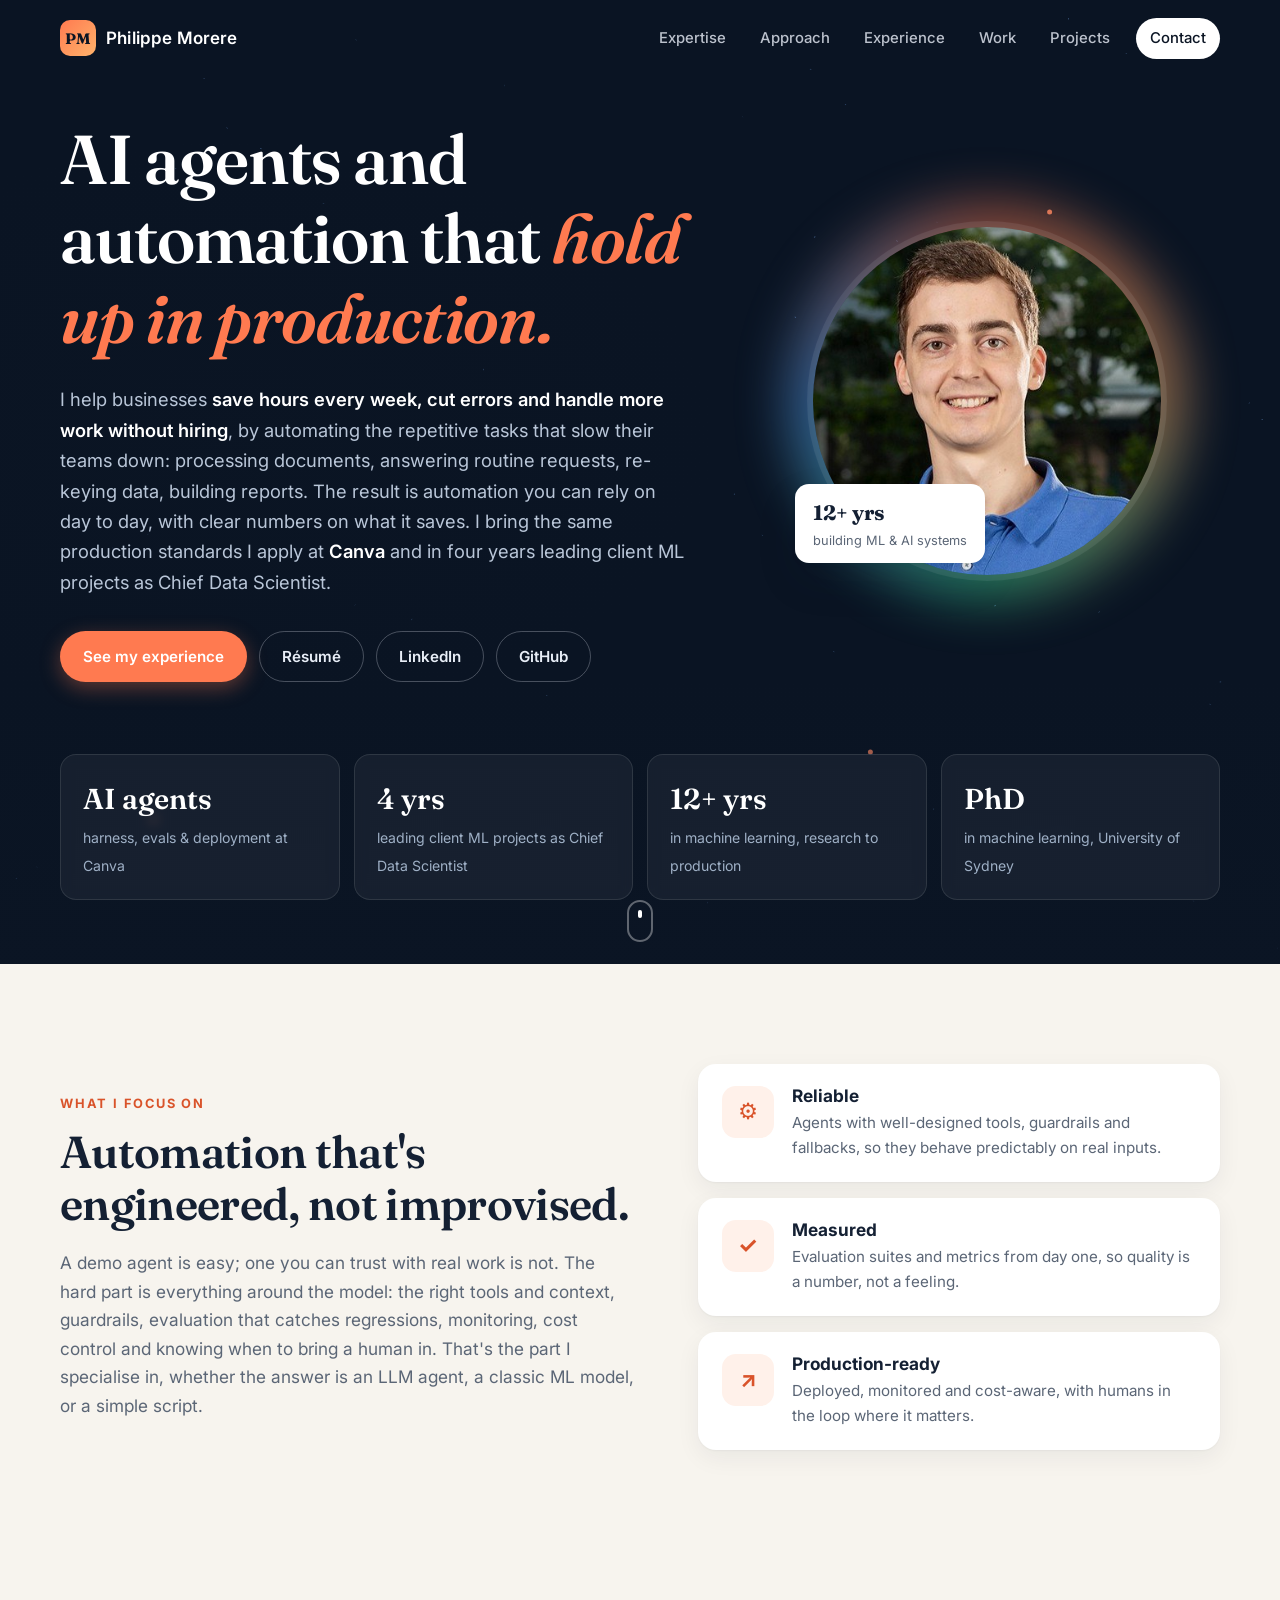
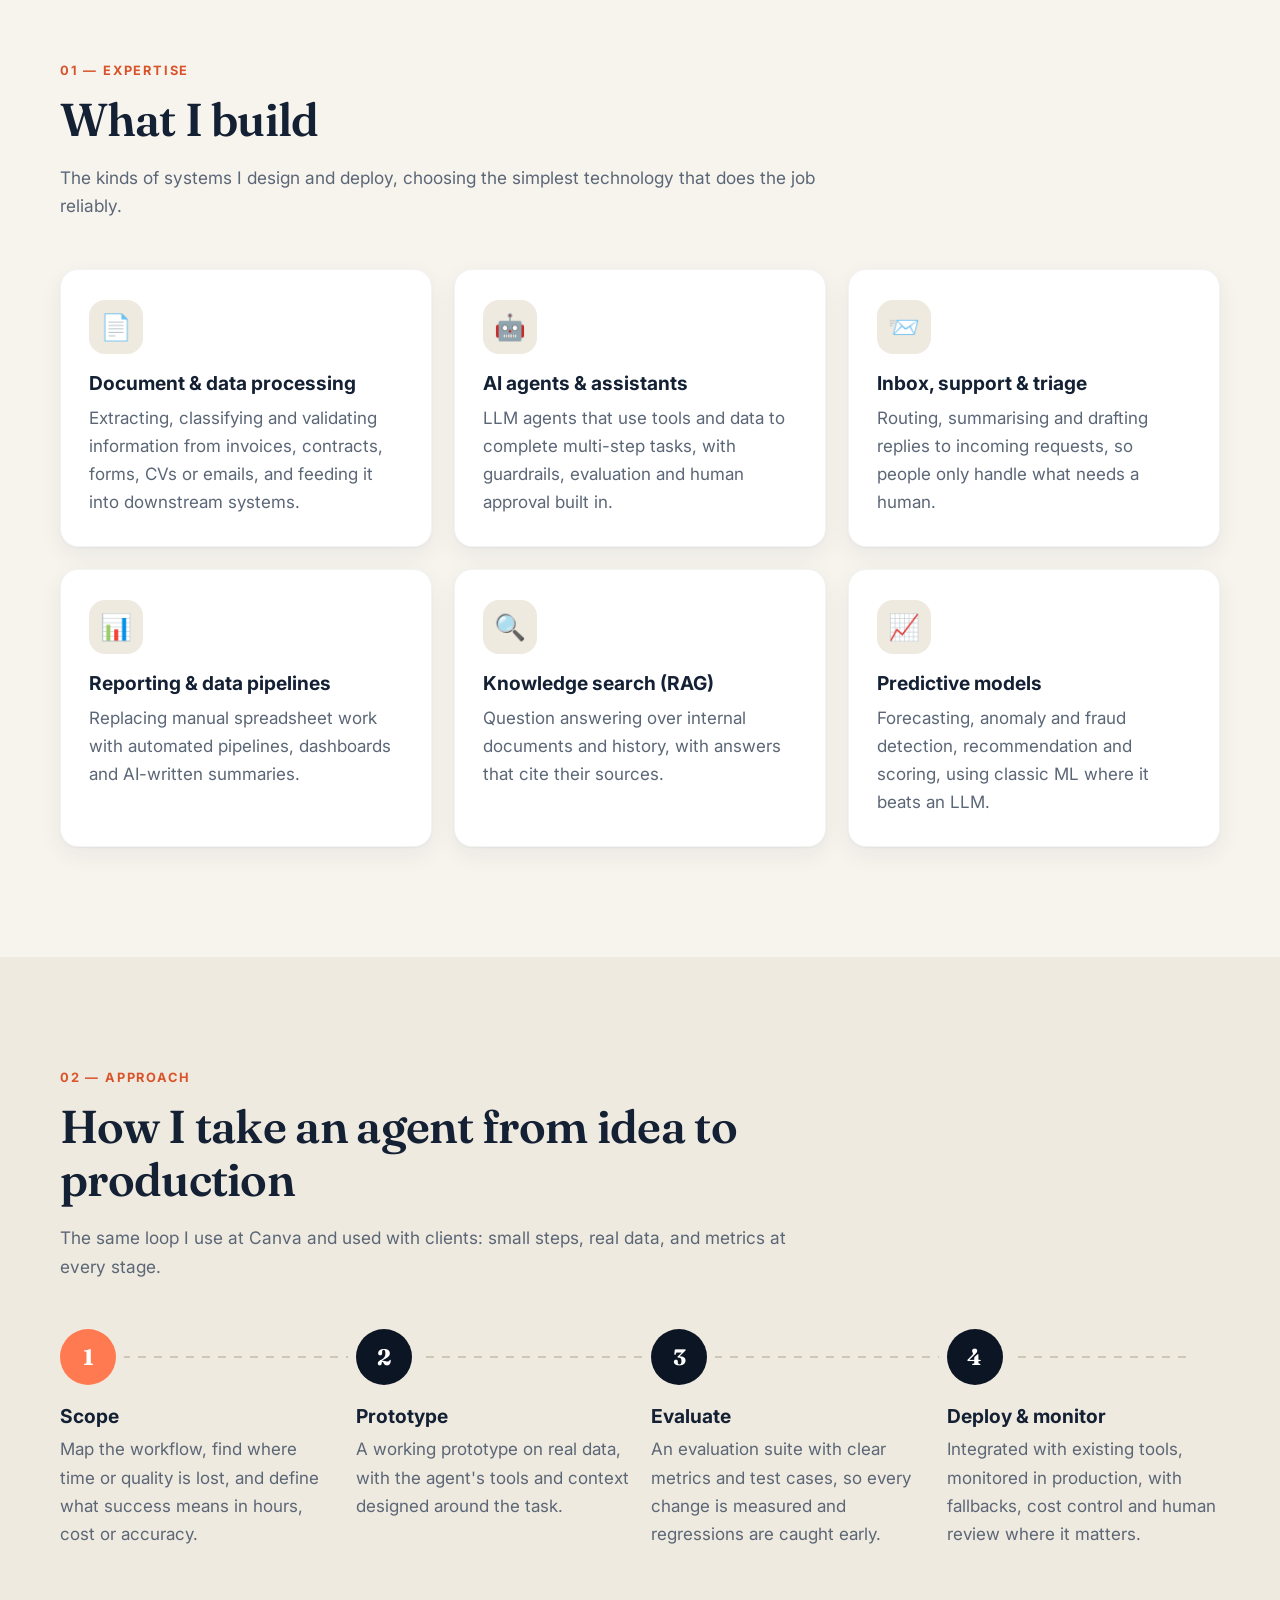
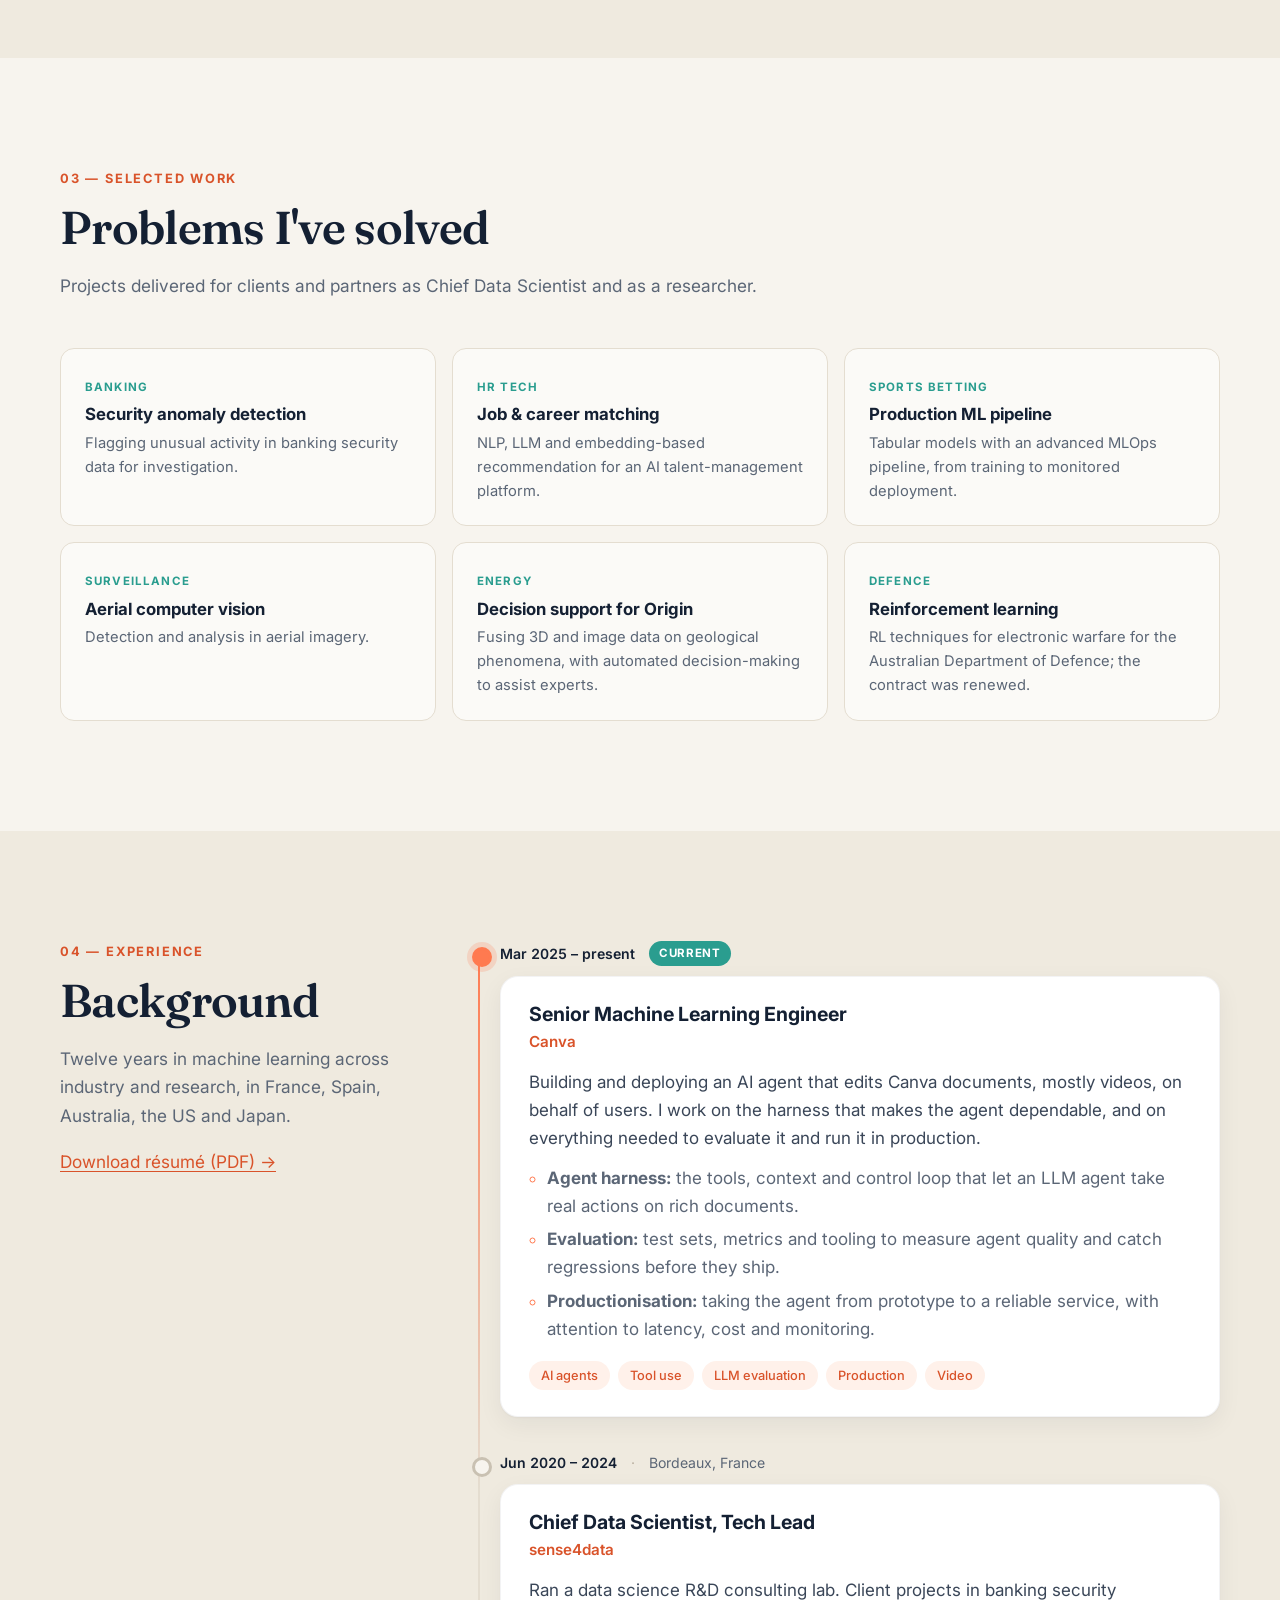
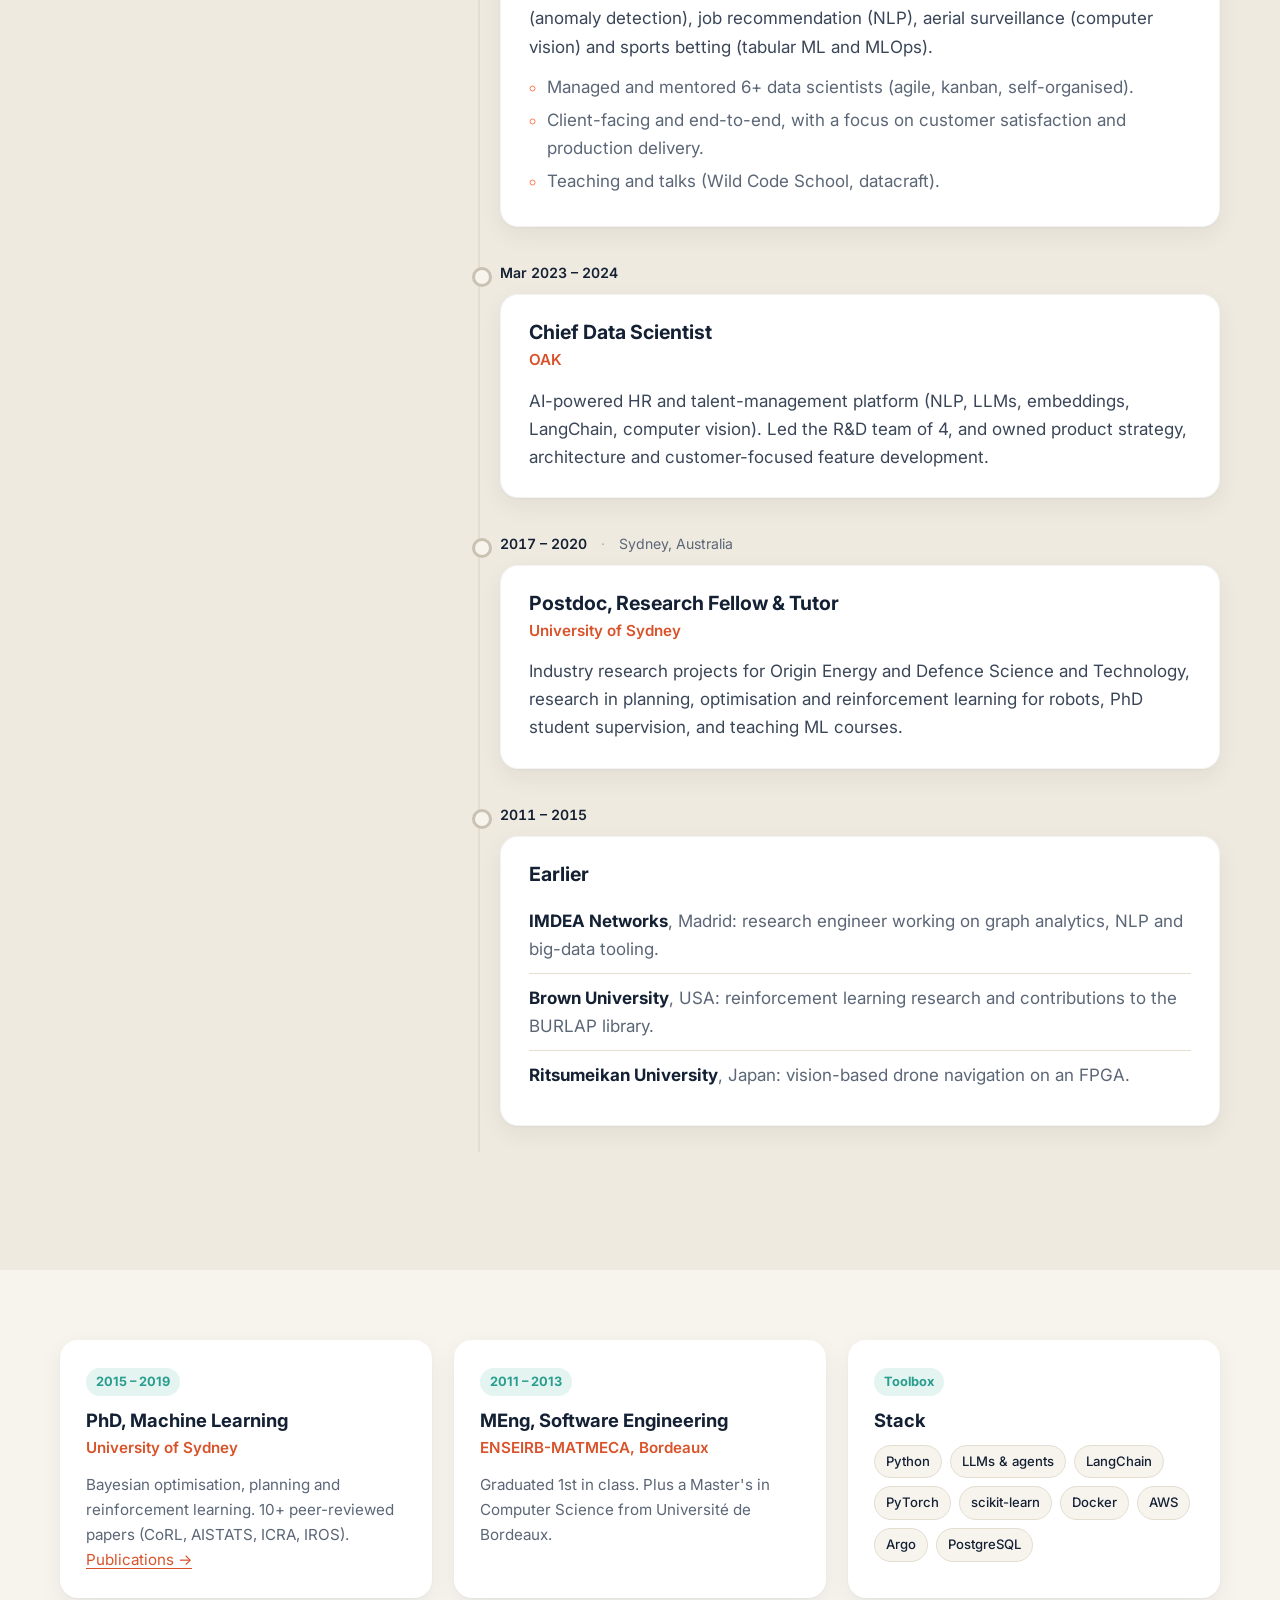
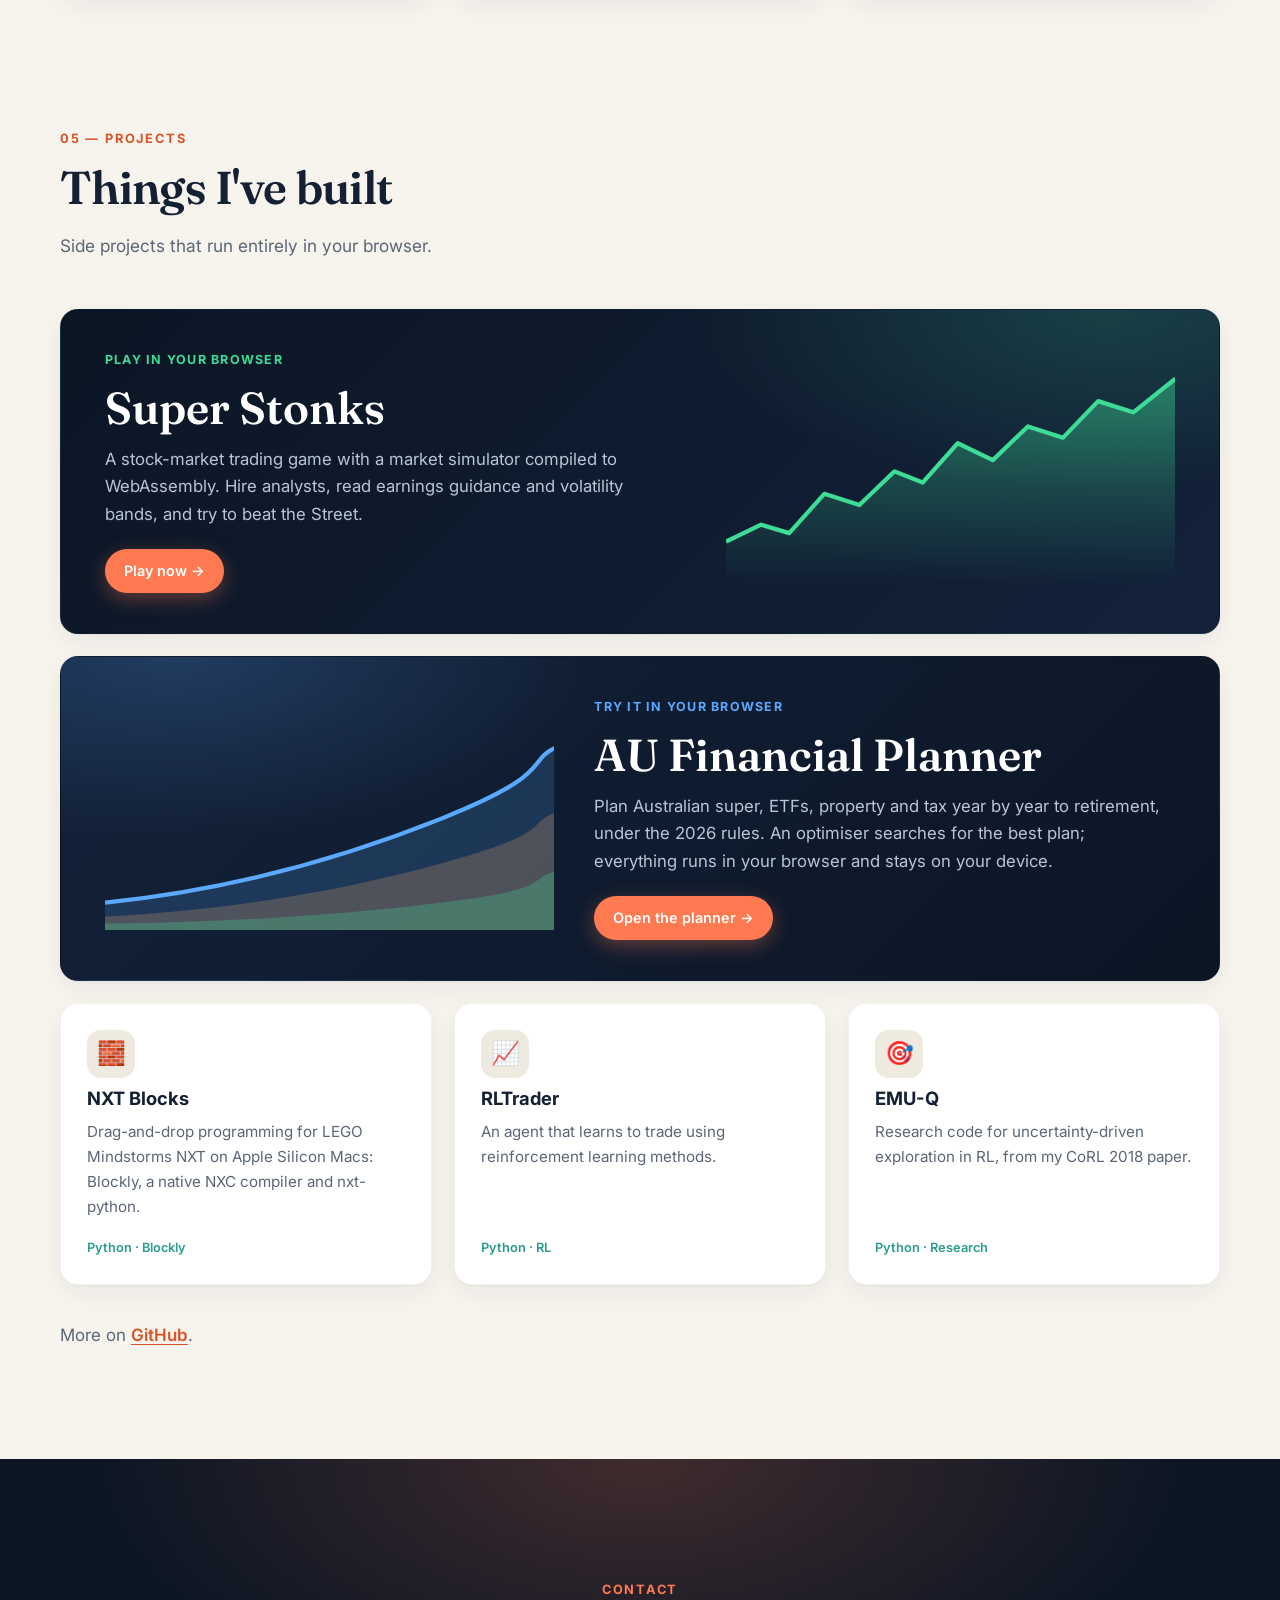
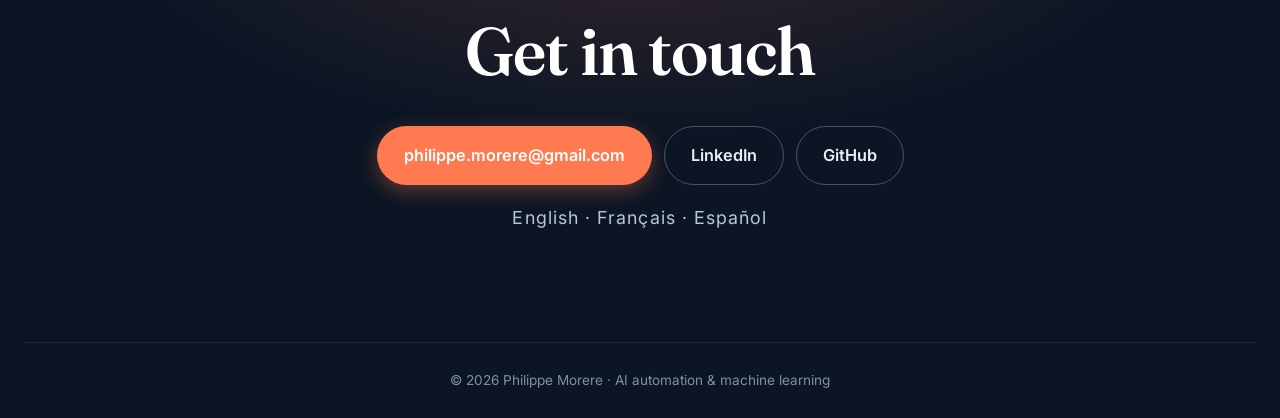
==== commit f503d15f: "Rename hero stat to 'AI agents' Co-Authored-By: Claude Opus 5.5 <noreply@anthropic.com>" ====
--- a/index.html
+++ b/index.html
@@ -63,7 +63,7 @@
       </div>
     </div>
     <div class="stats">
-      <div><strong>Agents</strong><span>harness, evals &amp; deployment at Canva</span></div>
+      <div><strong>AI agents</strong><span>harness, evals &amp; deployment at Canva</span></div>
       <div><strong>4 yrs</strong><span>leading client ML projects as Chief Data Scientist</span></div>
       <div><strong>12+ yrs</strong><span>in machine learning, research to production</span></div>
       <div><strong>PhD</strong><span>in machine learning, University of Sydney</span></div>
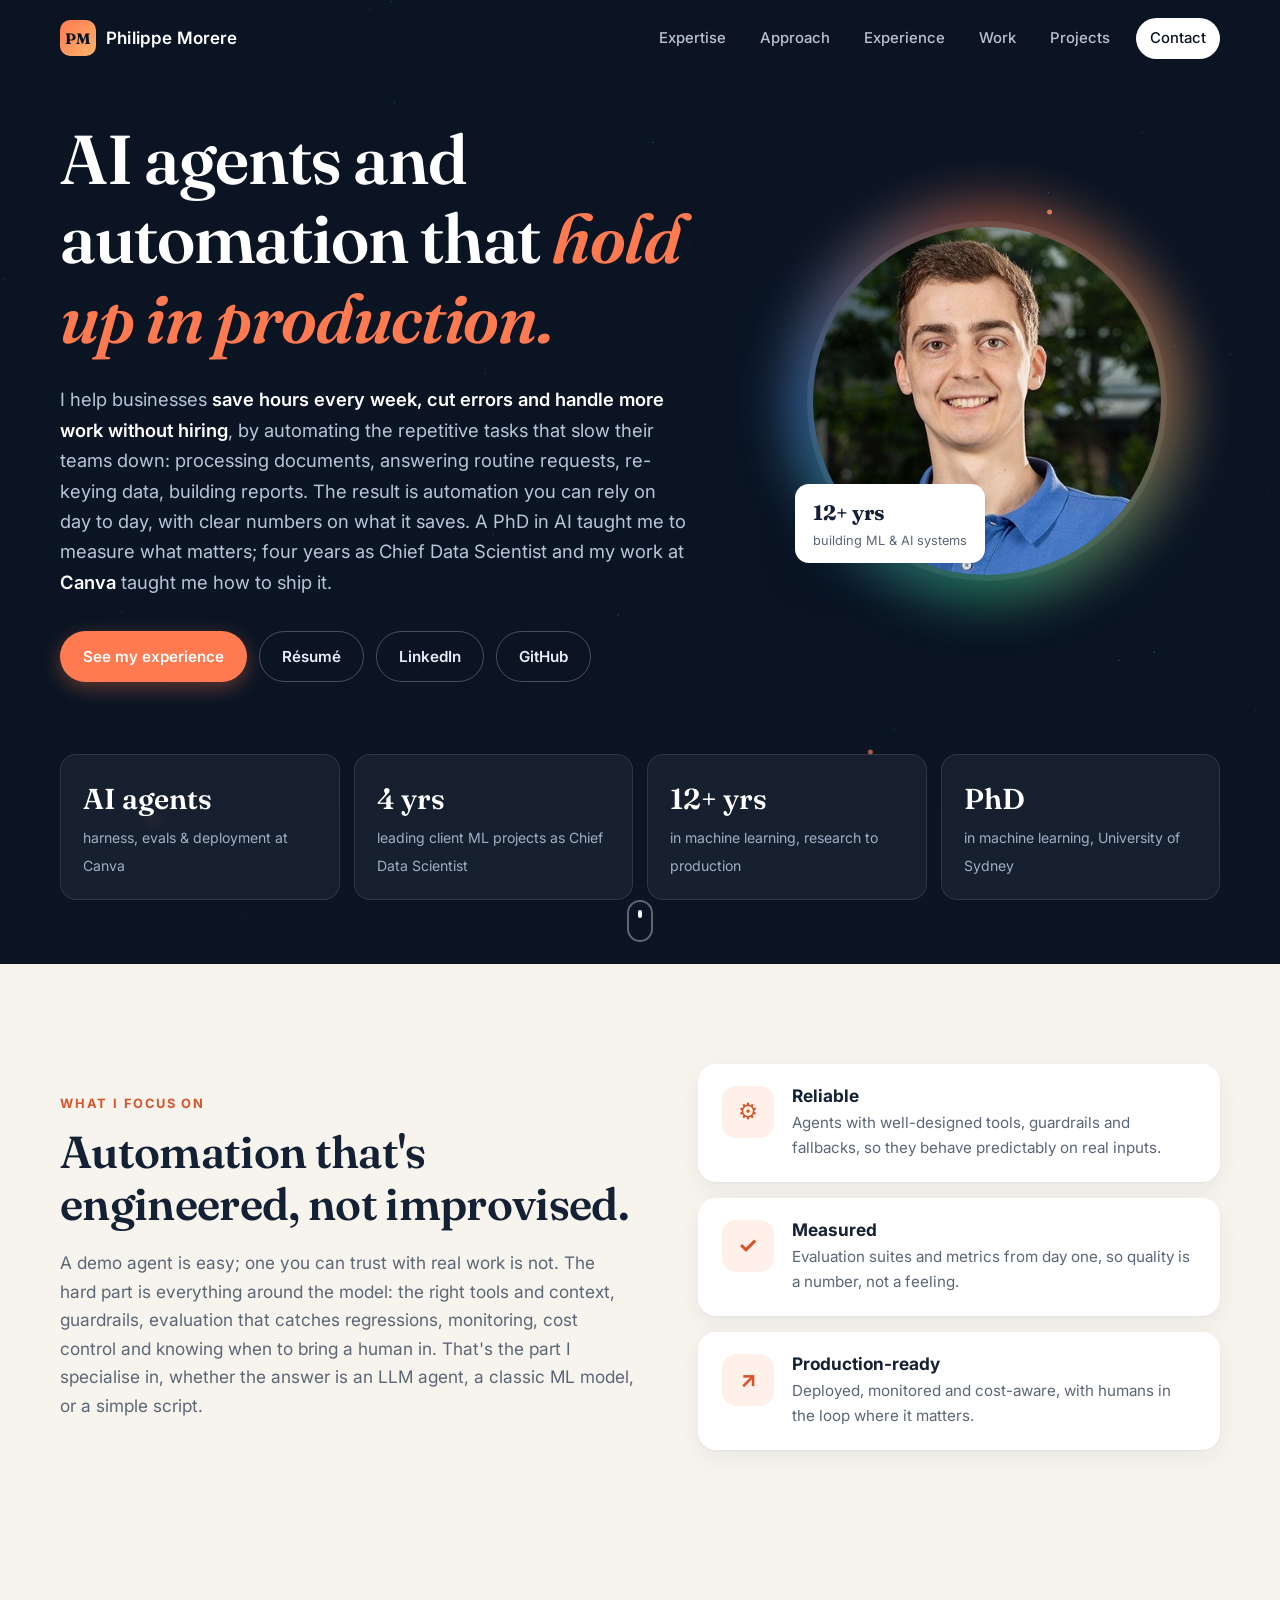
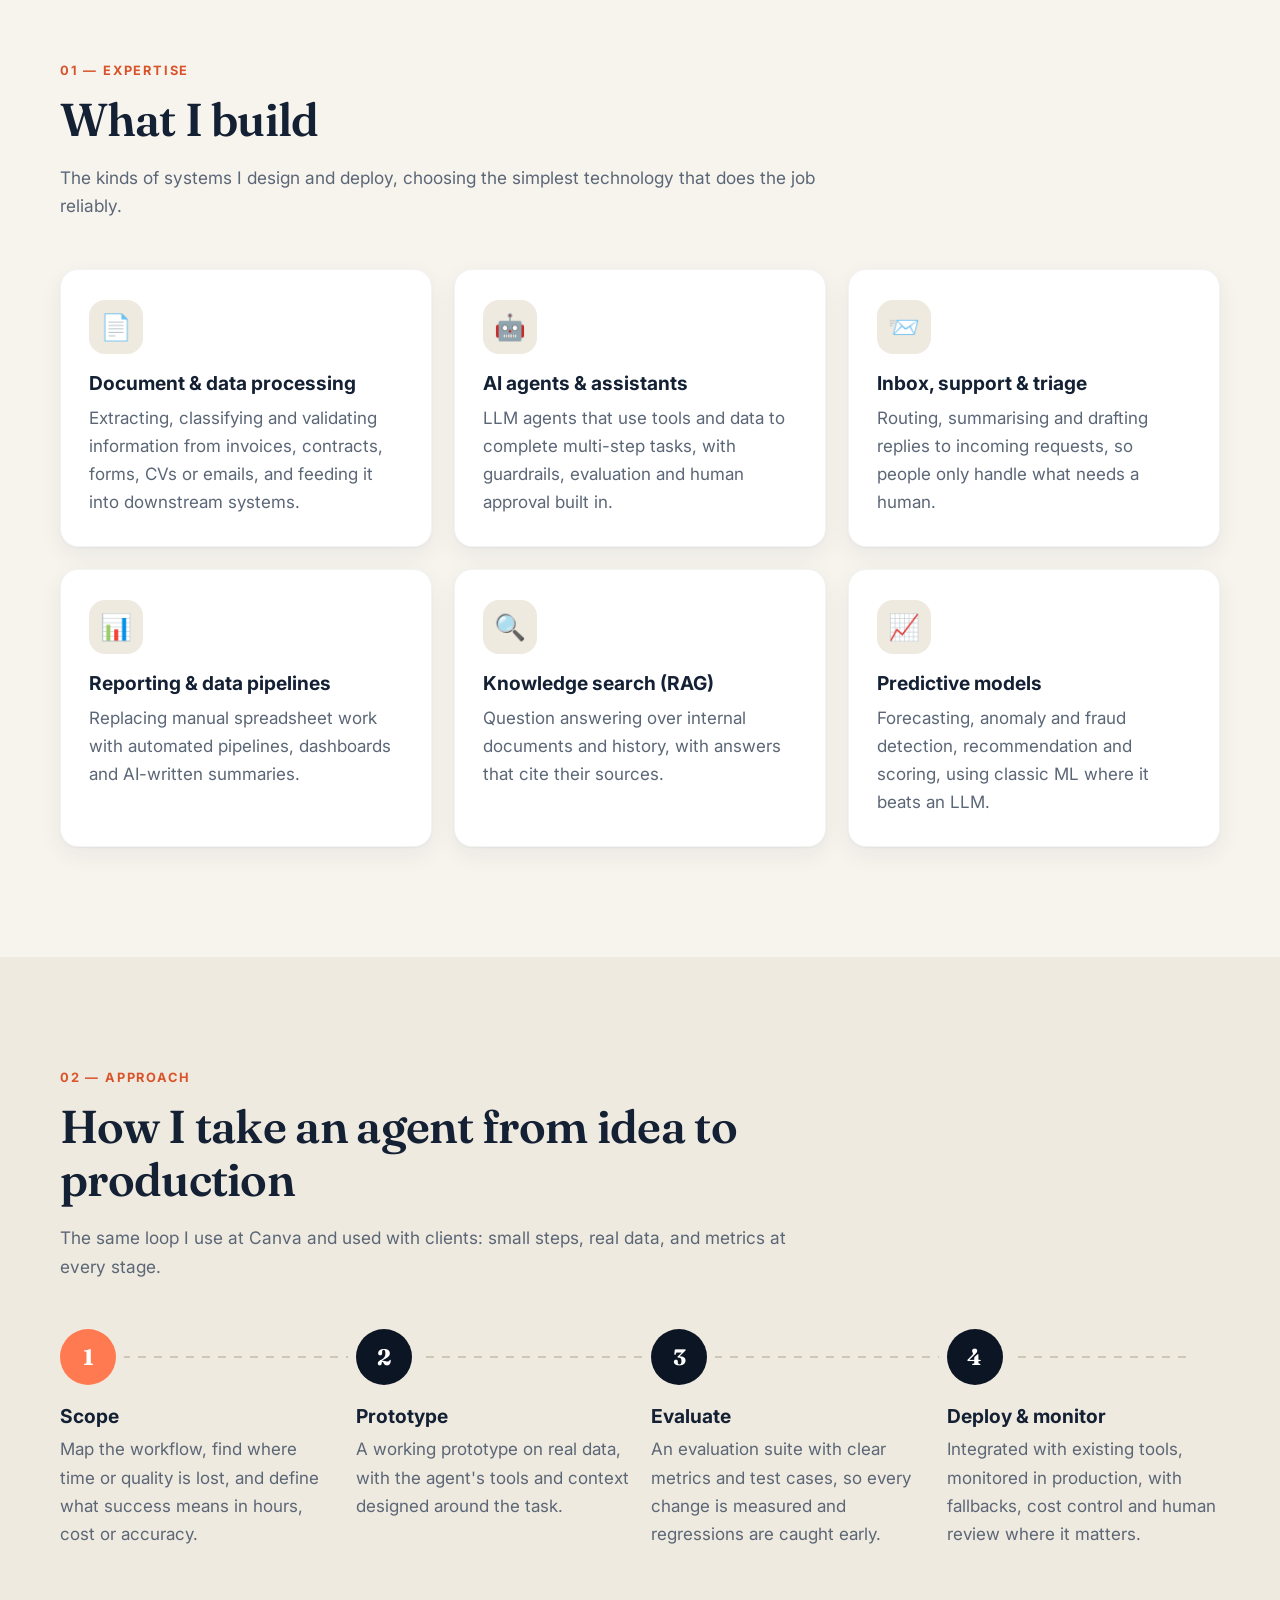
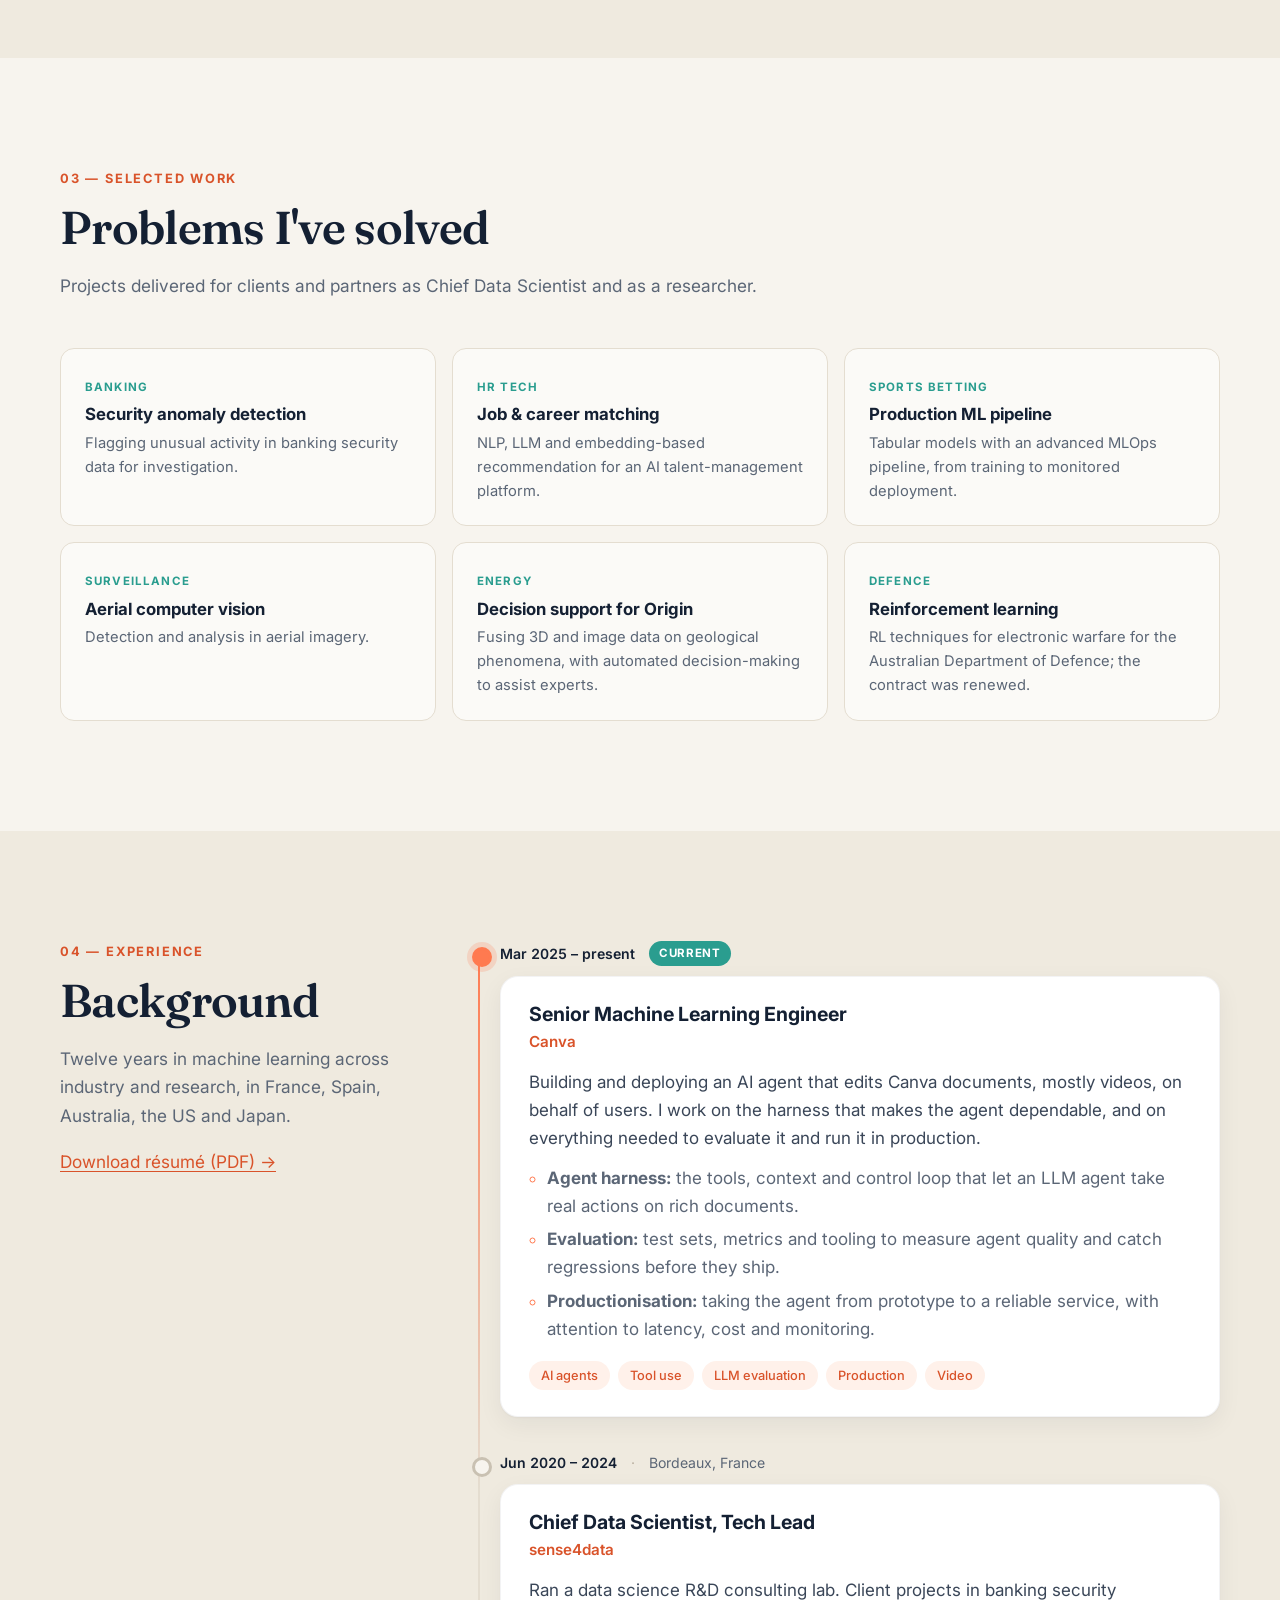
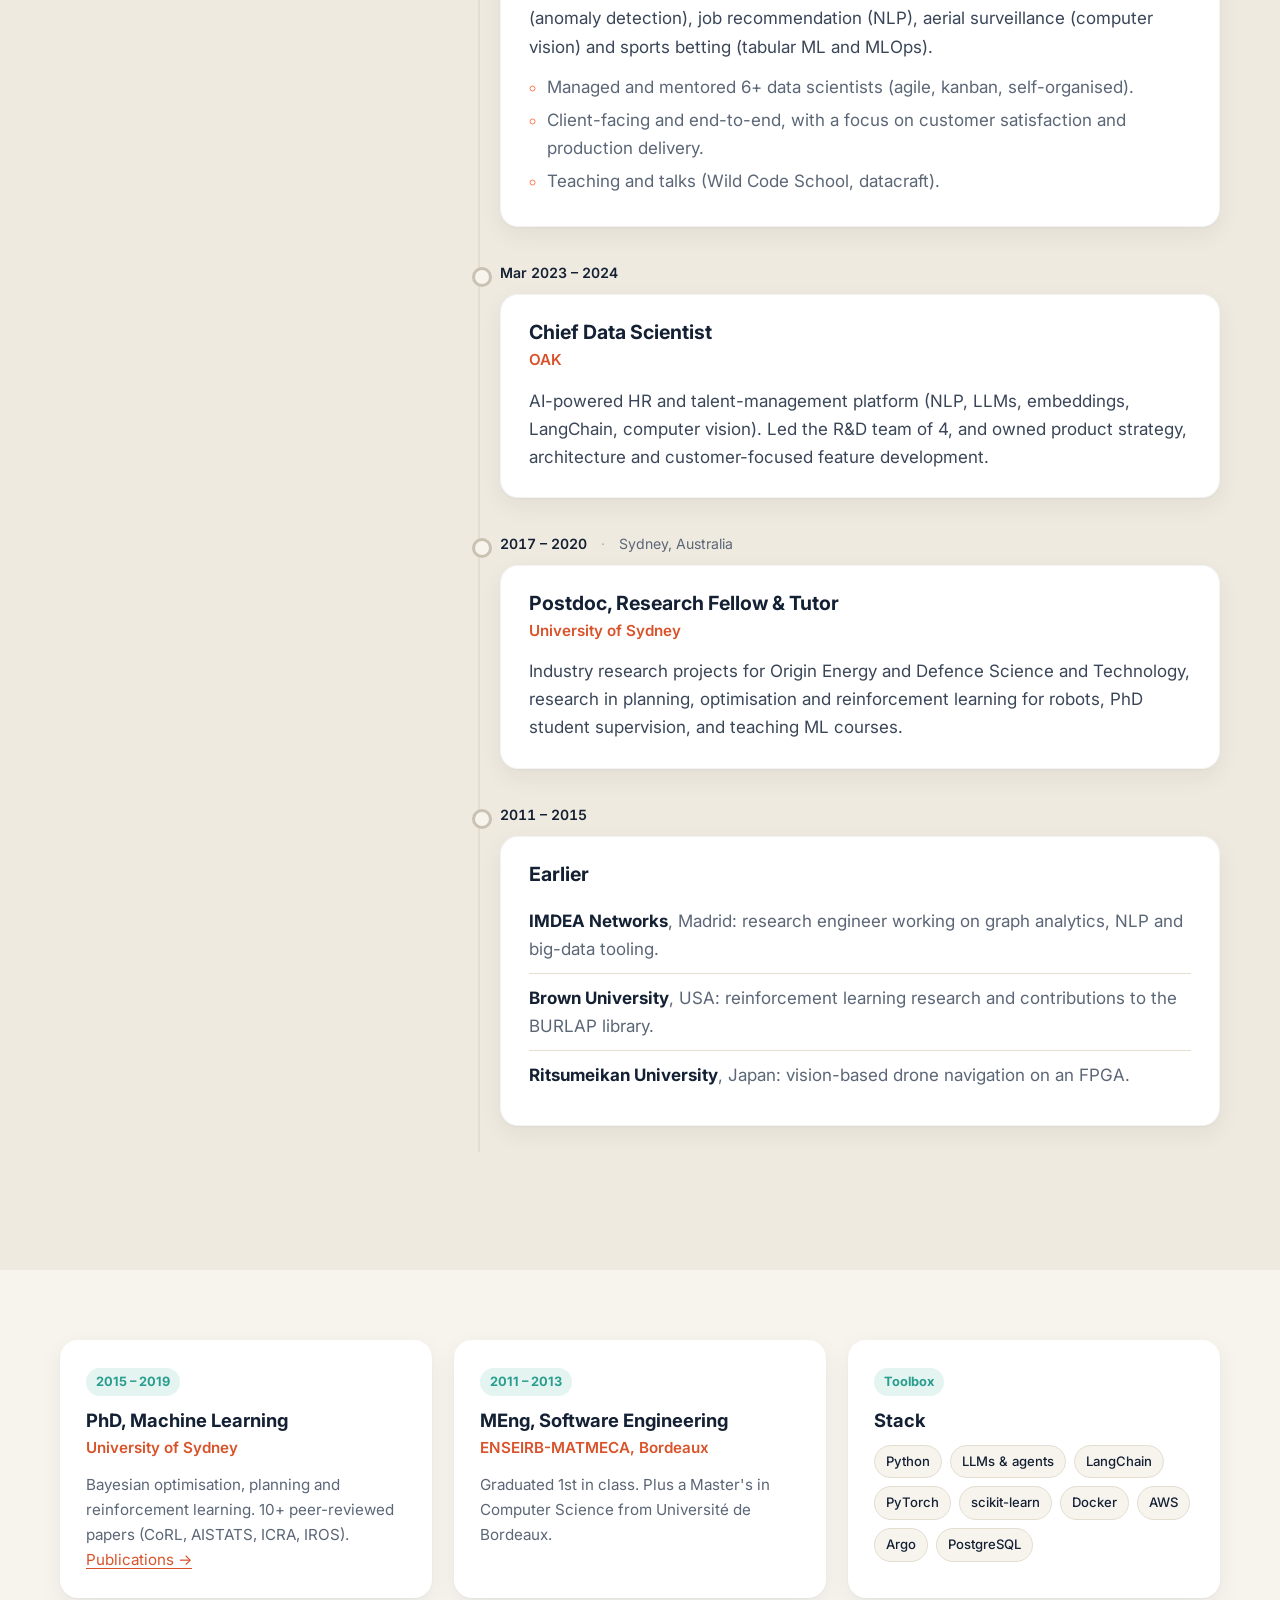
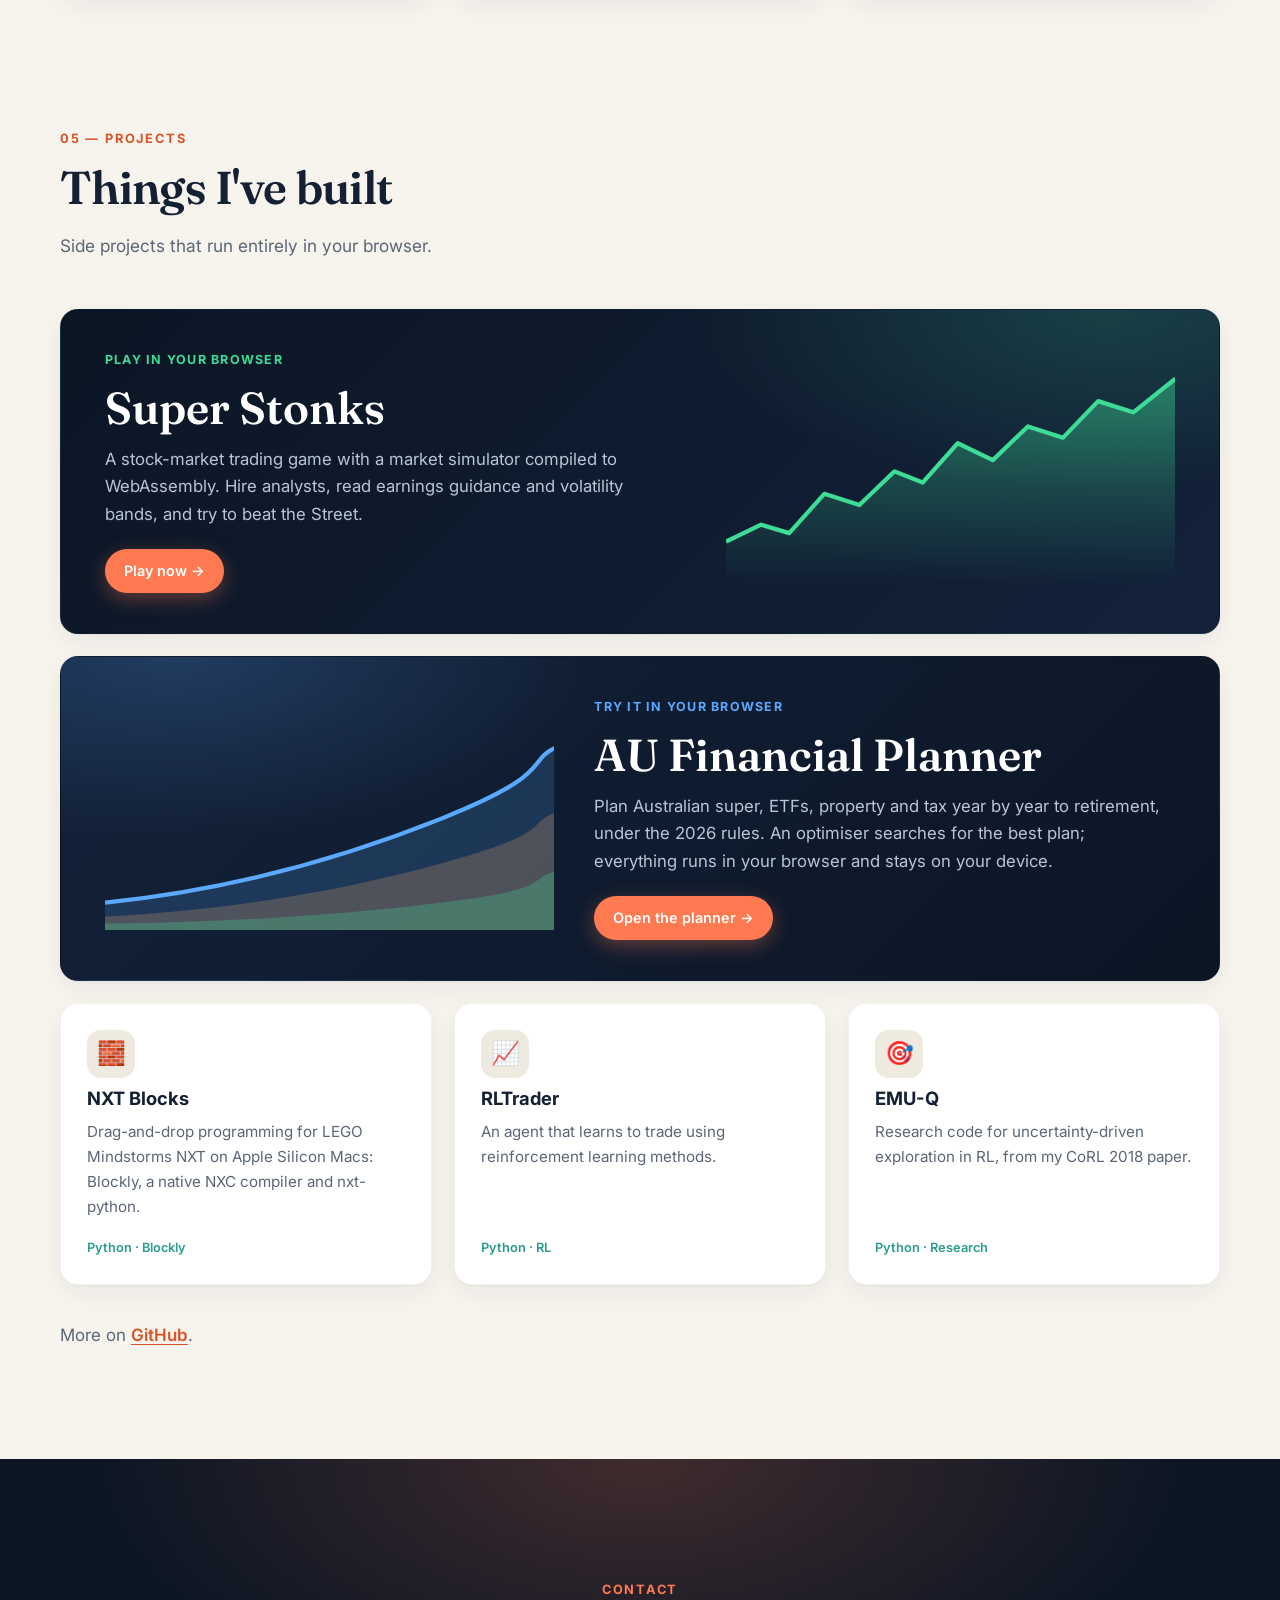
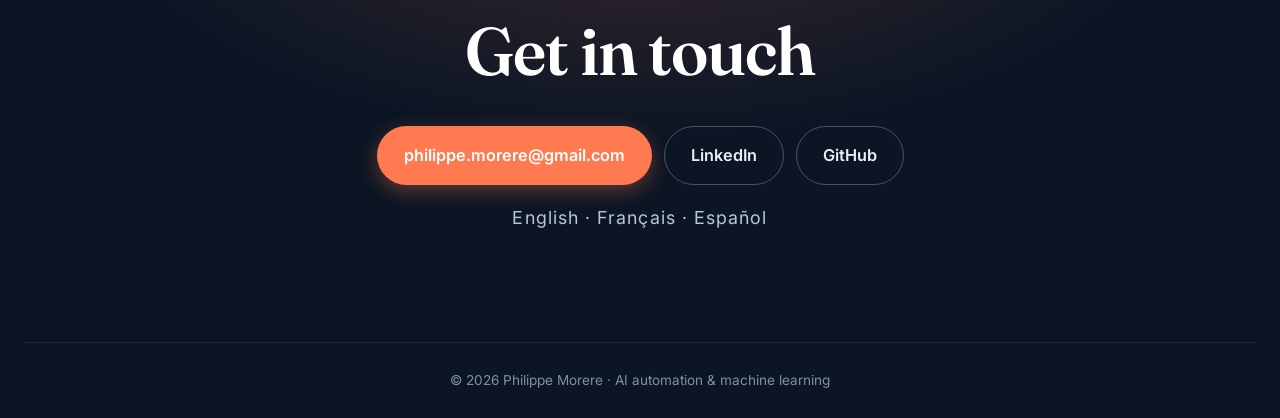
==== commit 831ddc41: "Add PhD to hero copy and improve flow Co-Authored-By: Claude Opus 5.5 <noreply@anthropic.com>" ====
--- a/index.html
+++ b/index.html
@@ -46,8 +46,8 @@
           I help businesses <strong>save hours every week, cut errors and handle more work without hiring</strong>,
           by automating the repetitive tasks that slow their teams down: processing documents, answering routine
           requests, re-keying data, building reports. The result is automation you can rely on day to day, with
-          clear numbers on what it saves. I bring the same production standards I apply at <strong>Canva</strong>
-          and in four years leading client ML projects as Chief Data Scientist.
+          clear numbers on what it saves. A PhD in AI taught me to measure what
+          matters; four years as Chief Data Scientist and my work at <strong>Canva</strong> taught me how to ship it.
         </p>
         <div class="actions">
           <a class="btn primary" href="#experience">See my experience</a>
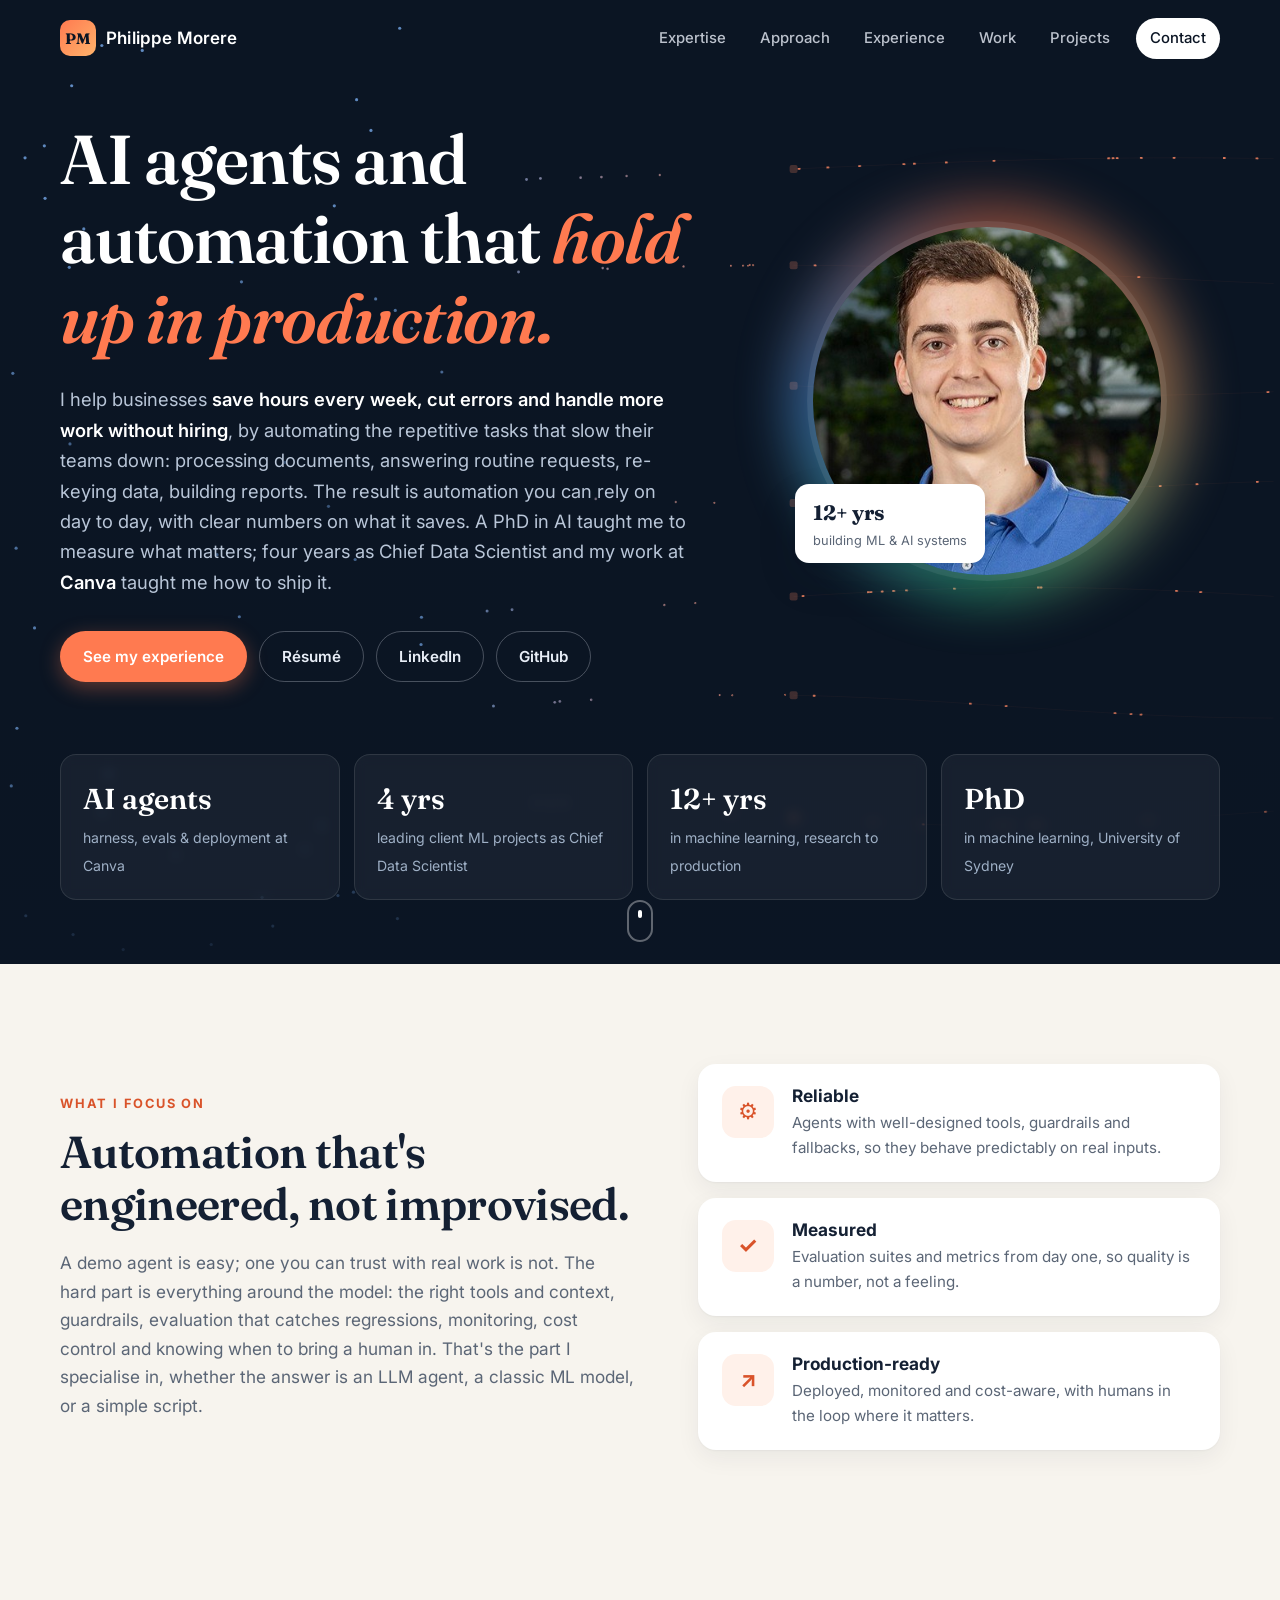
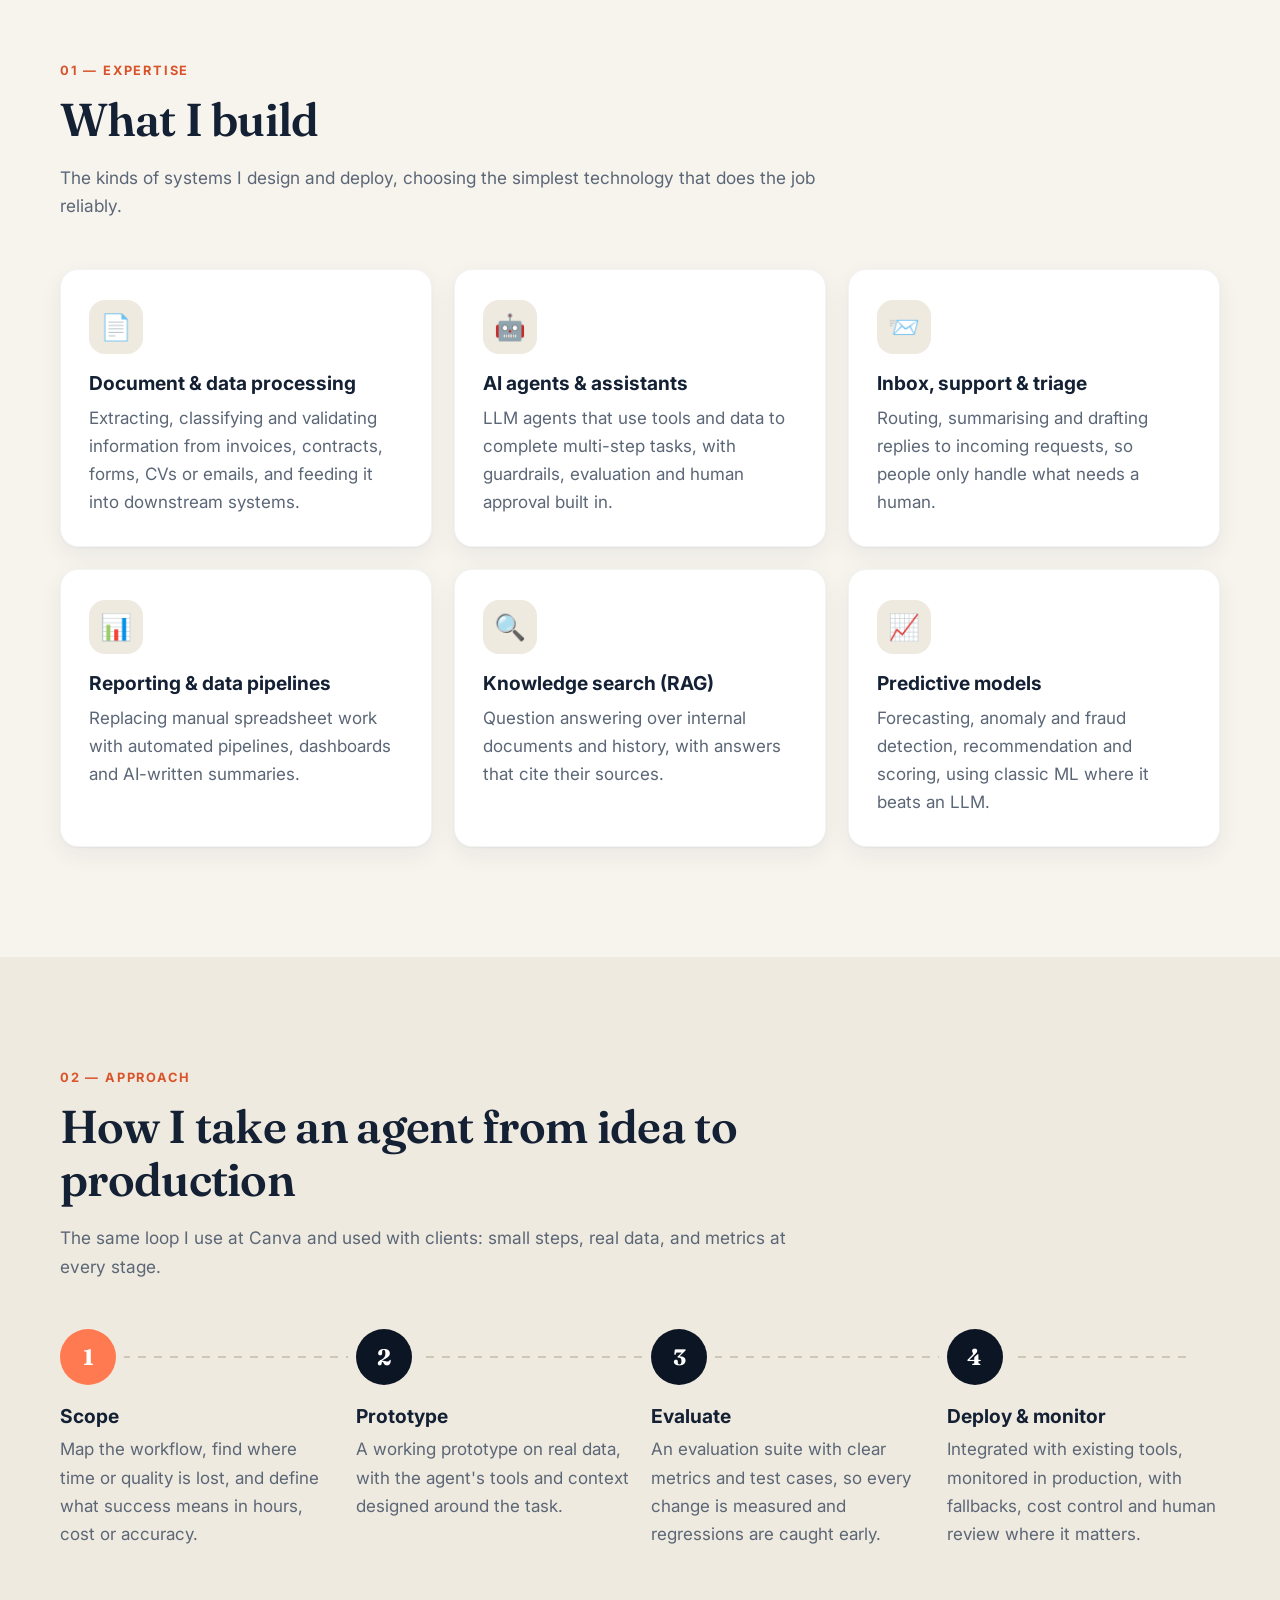
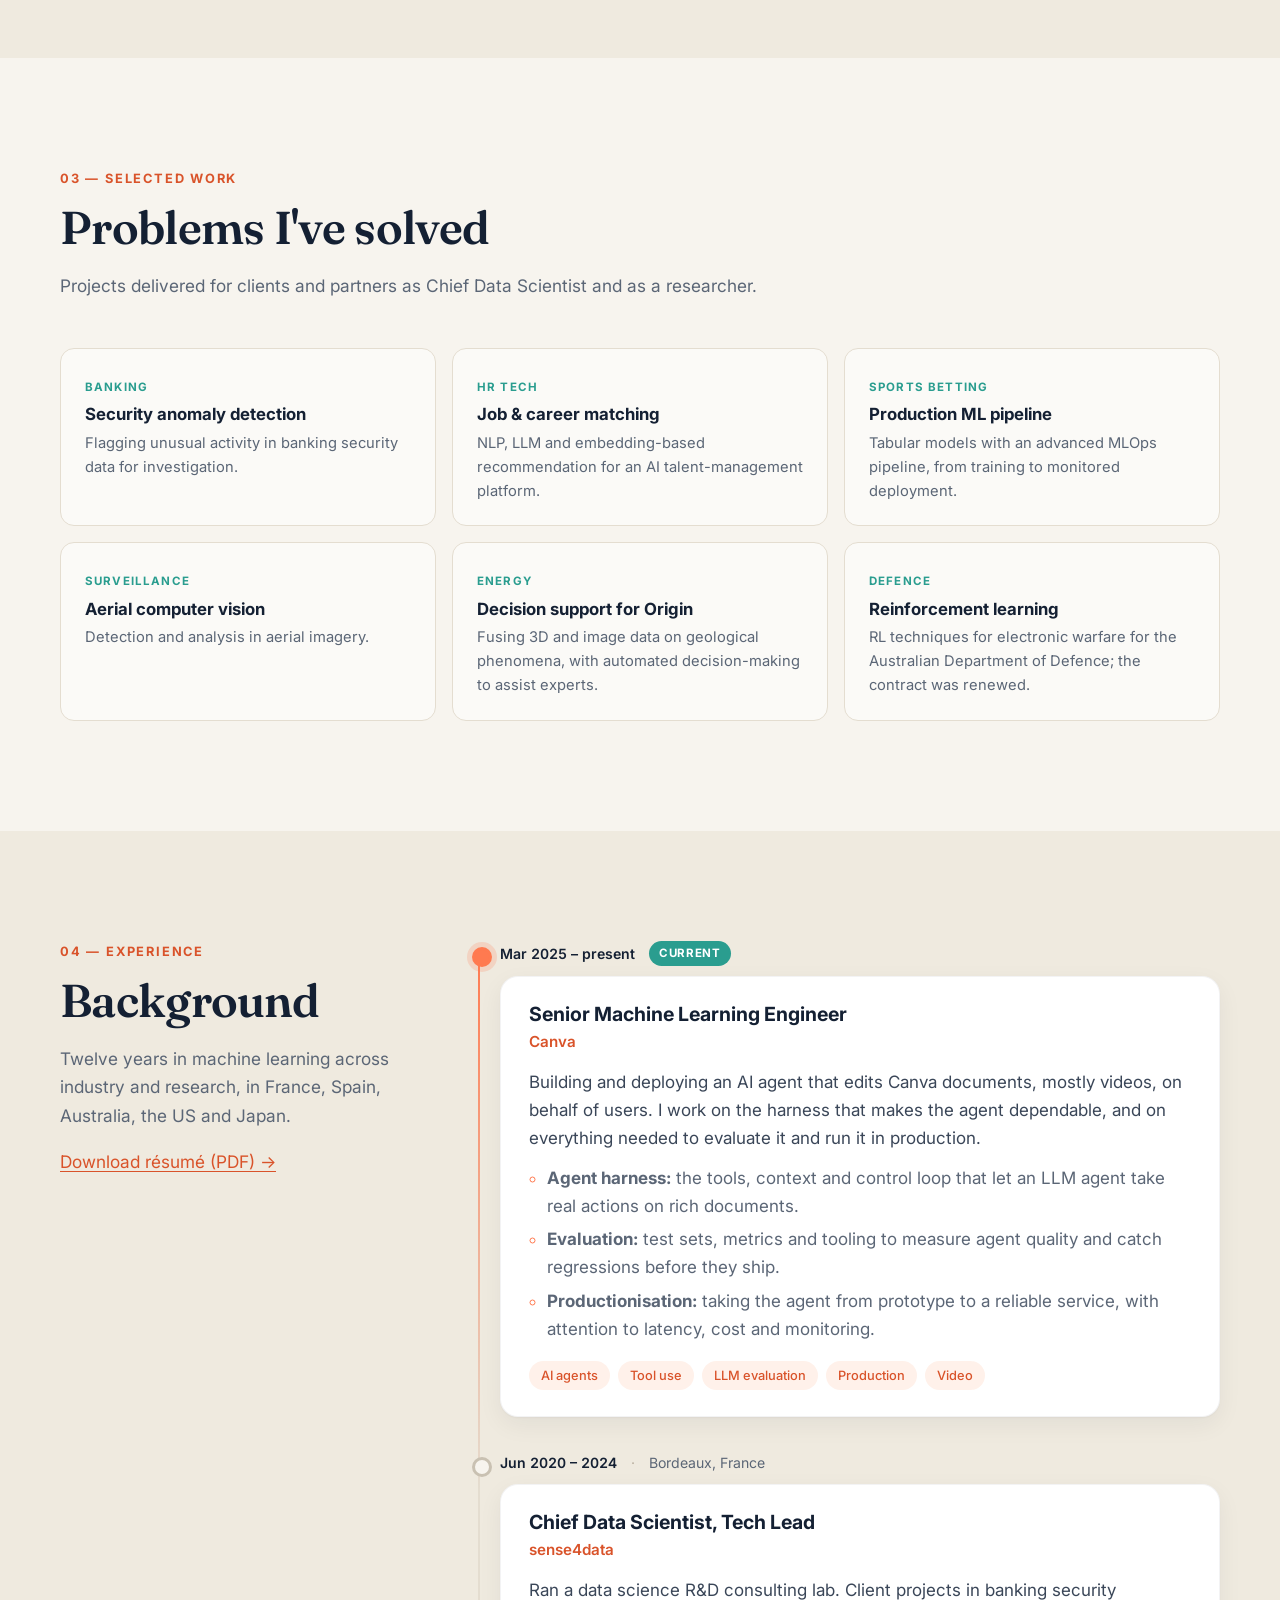
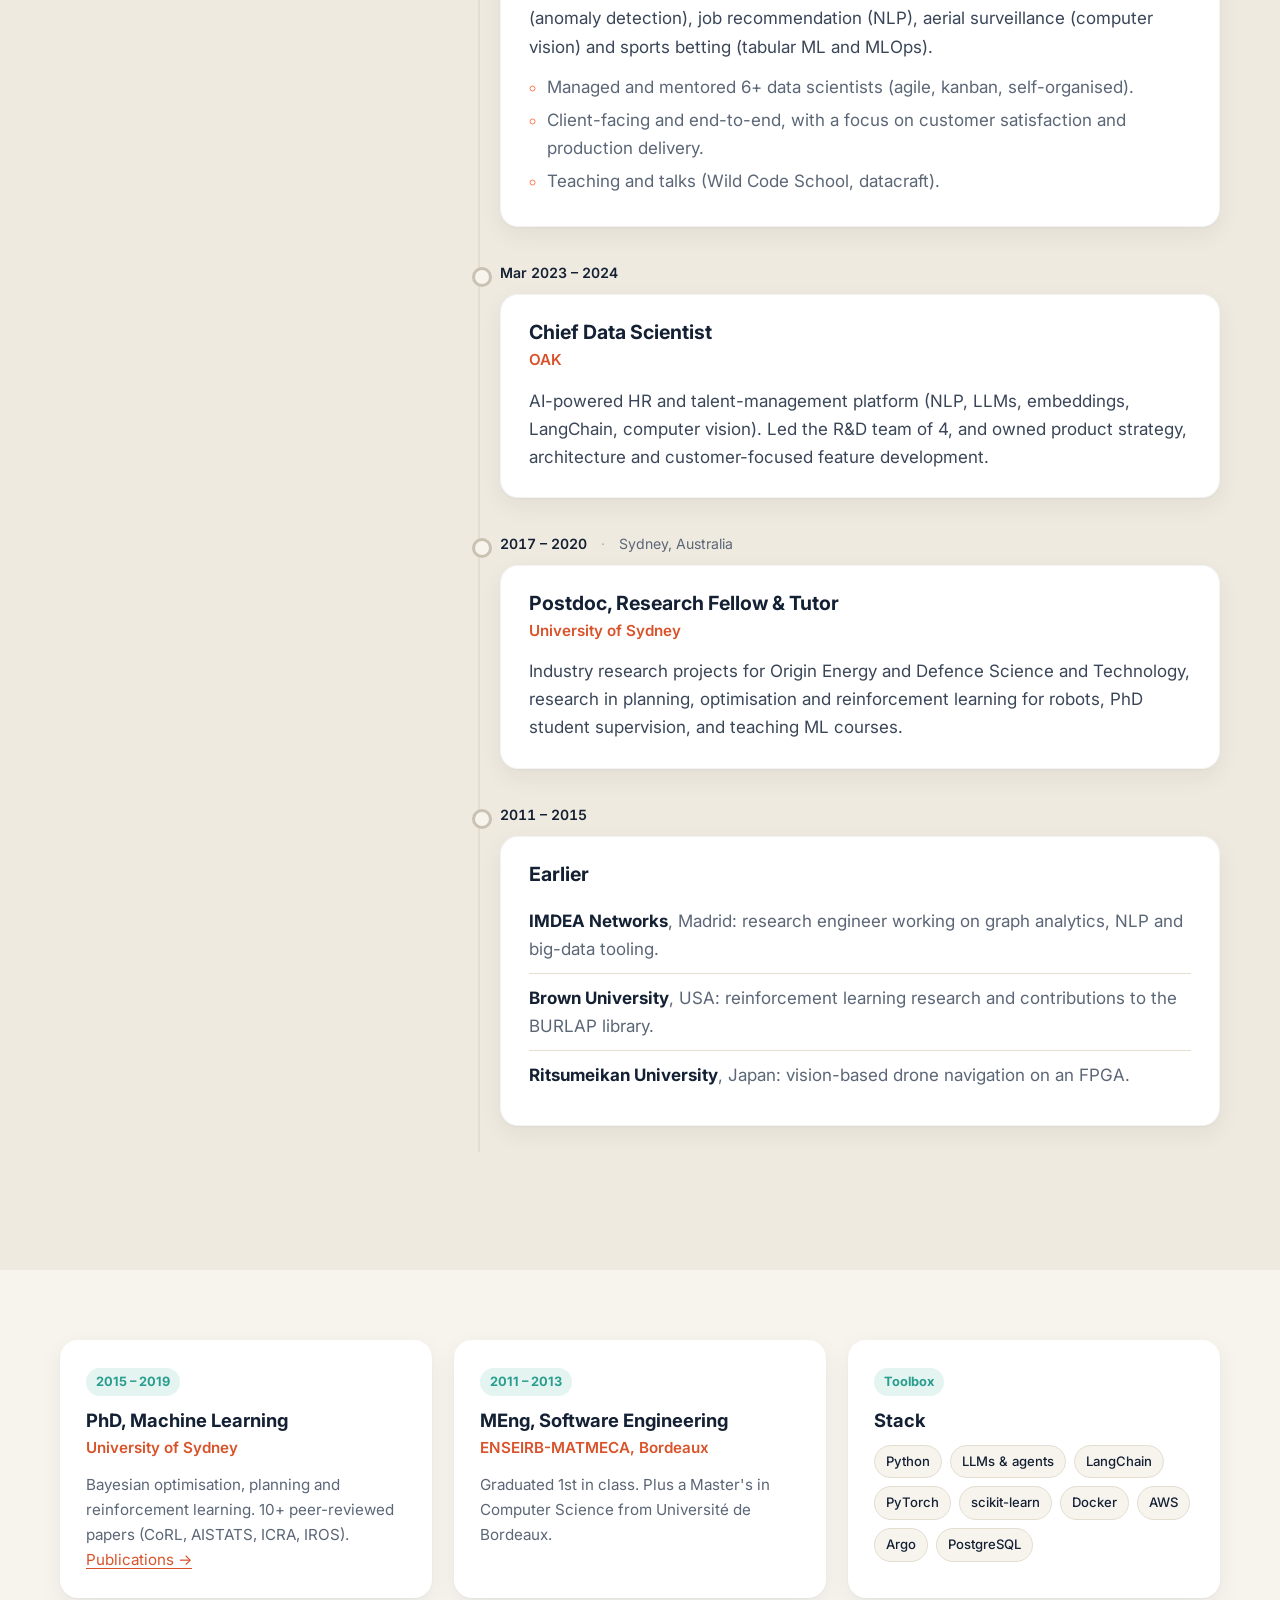
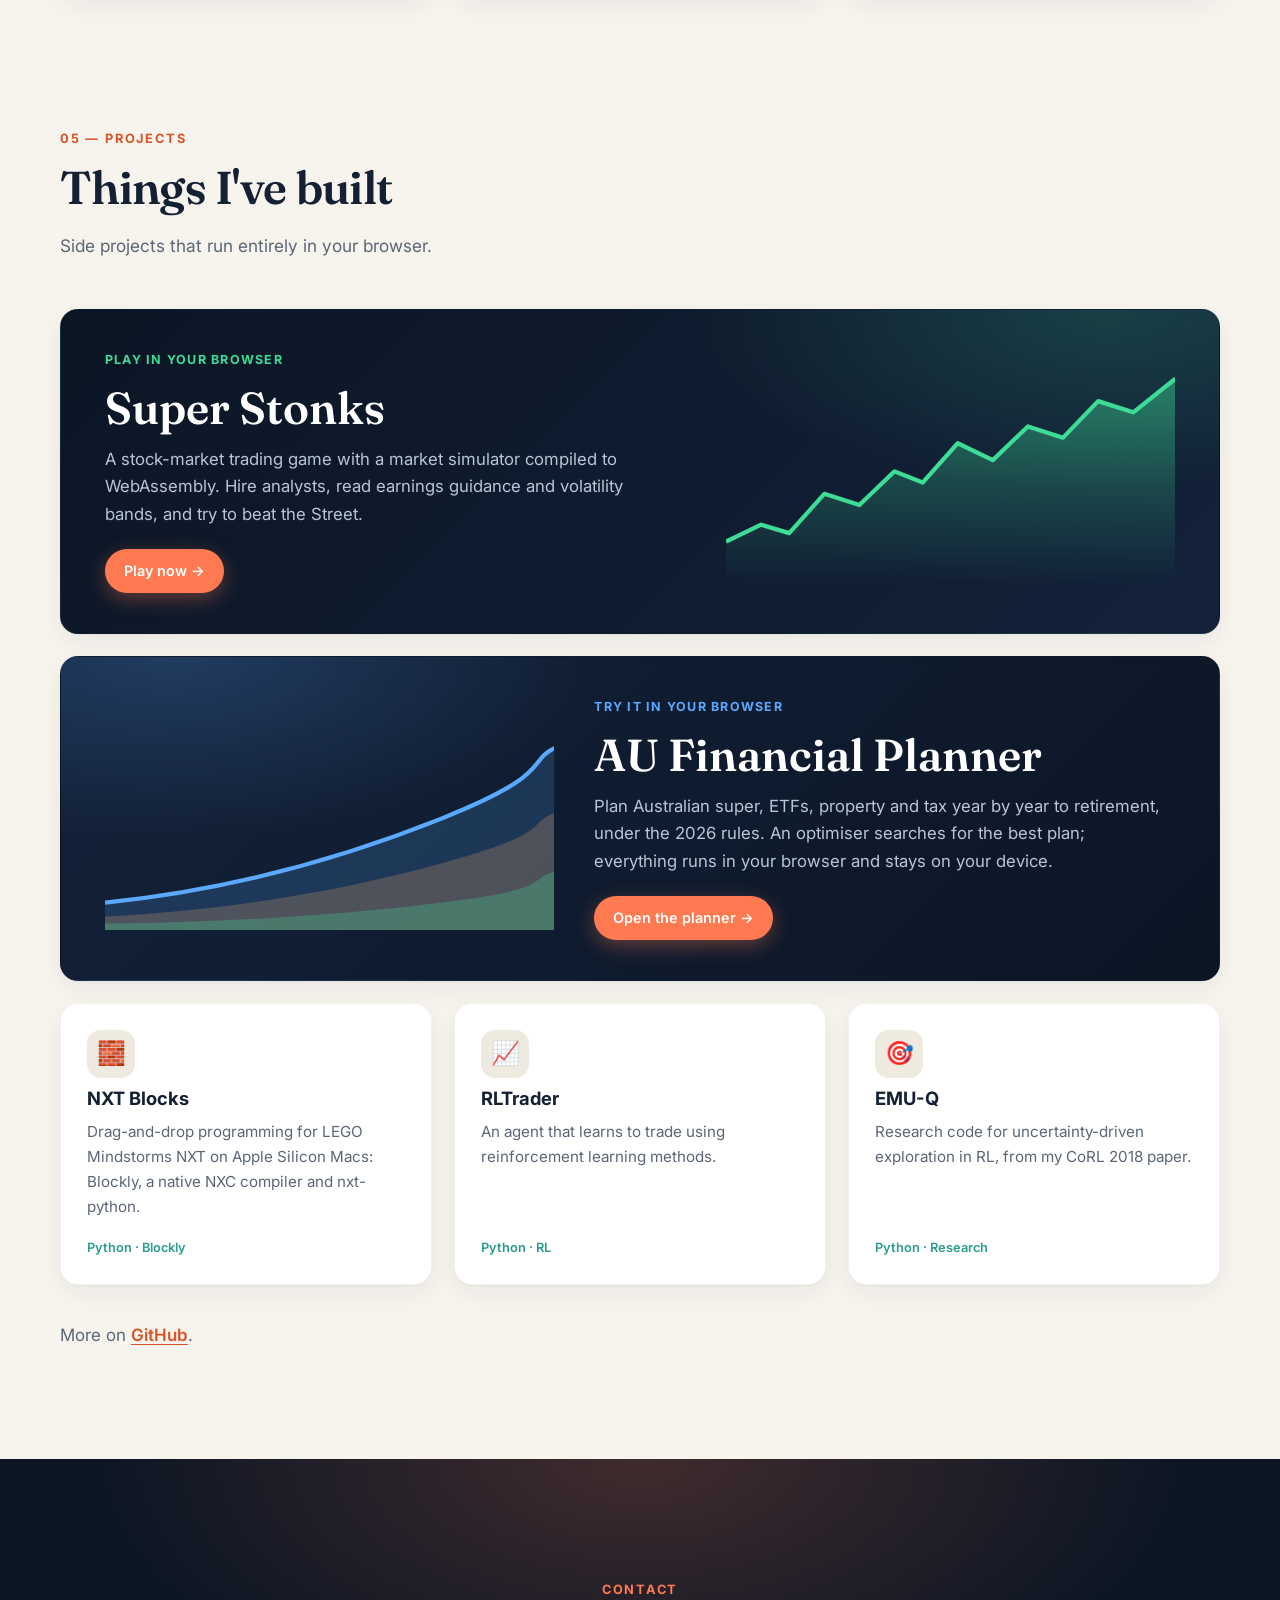
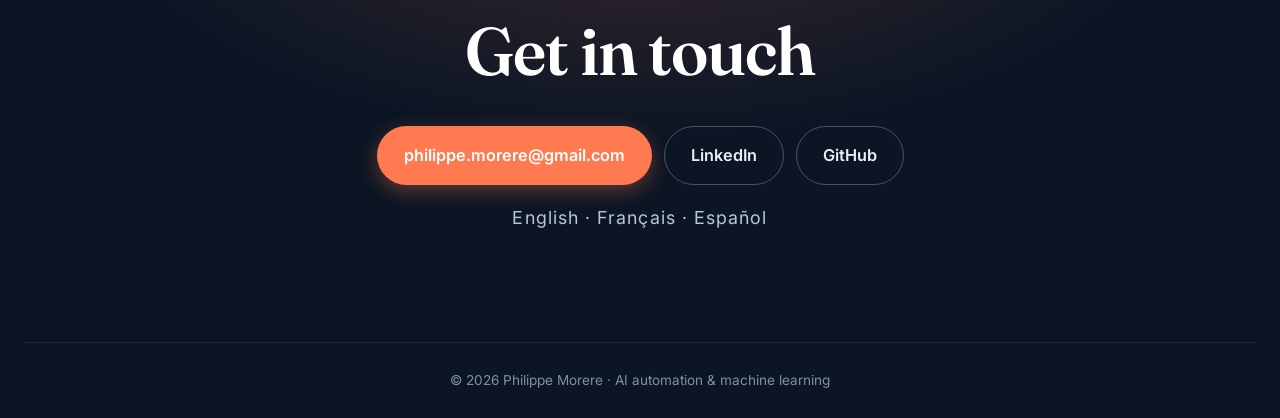
==== commit f002c02a: "Hero background: chaotic dots organised into automated flow Co-Authored-By: Claude Opus 5.5 <noreply" ====
--- a/index.html
+++ b/index.html
@@ -17,7 +17,7 @@
   <link rel="preconnect" href="https://fonts.googleapis.com">
   <link rel="preconnect" href="https://fonts.gstatic.com" crossorigin>
   <link href="https://fonts.googleapis.com/css2?family=Fraunces:opsz,wght@9..144,400;9..144,600;9..144,700&family=Inter:wght@400;500;600;700&display=swap" rel="stylesheet">
-  <link rel="stylesheet" href="/assets/css/style.css?v=5">
+  <link rel="stylesheet" href="/assets/css/style.css?v=6">
   <script>document.documentElement.classList.add('js')</script>
 </head>
 <body>
@@ -369,40 +369,102 @@
     }), { rootMargin: '0px 0px -8% 0px' });
     document.querySelectorAll('.reveal').forEach(el => io.observe(el));
 
-    // Hero background: agents exploring towards goals, leaving fading trails
+    // Hero background: chaotic dots get organised into structured lanes (automation)
     (() => {
       const c = document.getElementById('field'), x = c.getContext('2d');
       const still = matchMedia('(prefers-reduced-motion: reduce)').matches;
-      let w, h, agents = [], goals = [];
+      const BLUE = [120, 170, 235], ORANGE = [255, 138, 101];
+      let w, h, lanes = [], dots = [], xs, xe, t = 0;
+
+      const laneY = (l, px) => l.y + Math.sin(px * l.f + l.p) * l.a;
+
       const resize = () => {
         const r = devicePixelRatio || 1;
         w = c.clientWidth; h = c.clientHeight;
         c.width = w * r; c.height = h * r; x.setTransform(r, 0, 0, r, 0, 0);
-        goals = [[w * .82, h * .22], [w * .68, h * .78], [w * .12, h * .85]];
-        agents = Array.from({ length: Math.round(w / 22) }, spawn);
+        xs = w * (w < 720 ? .2 : .34);   // chaos ends, organising begins
+        xe = w * (w < 720 ? .55 : .62);  // fully organised: processing nodes
+        const n = w < 720 ? 5 : 7;
+        lanes = Array.from({ length: n }, (_, i) => ({
+          y: h * (.12 + .78 * (i + .5) / n),
+          a: h * .012, f: .004 + i * .0004, p: i * 1.3,
+          pulse: 0
+        }));
+        dots = Array.from({ length: Math.round(w / 9) }, () => spawn(true));
         x.fillStyle = '#0b1524'; x.fillRect(0, 0, w, h);
       };
-      function spawn() {
-        return { x: Math.random() * w, y: Math.random() * h, vx: 0, vy: 0,
-                 g: goals[Math.floor(Math.random() * goals.length)], eps: .6 + Math.random() * .4 };
+
+      function spawn(anywhere) {
+        const lane = lanes[Math.floor(Math.random() * lanes.length)];
+        const px = anywhere ? Math.random() * w : -10 - Math.random() * 60;
+        const d = { x: px, y: Math.random() * h, vx: .3 + Math.random() * .5, vy: (Math.random() - .5) * 1.5, lane, picked: false };
+        if (anywhere && px > xs) { d.y = laneY(lane, px); d.picked = true; }
+        return d;
       }
+
+      const mix = (a, b, k) => a.map((v, i) => Math.round(v + (b[i] - v) * k));
+
+      const drawStructure = () => {
+        for (const l of lanes) {
+          // faint guide rail from the nodes to the right edge
+          x.strokeStyle = 'rgba(255,138,101,.05)'; x.lineWidth = 1;
+          x.beginPath(); x.moveTo(xe, laneY(l, xe));
+          for (let px = xe; px <= w; px += 24) x.lineTo(px, laneY(l, px));
+          x.stroke();
+          // processing node
+          const ny = laneY(l, xe), glow = l.pulse;
+          x.fillStyle = `rgba(255,138,101,${.25 + glow * .6})`;
+          x.beginPath(); x.roundRect ? x.roundRect(xe - 4, ny - 4, 8, 8, 2) : x.rect(xe - 4, ny - 4, 8, 8); x.fill();
+          if (glow > .05) {
+            x.strokeStyle = `rgba(255,138,101,${glow * .35})`;
+            x.beginPath(); x.arc(xe, ny, 6 + (1 - glow) * 10, 0, 7); x.stroke();
+          }
+          l.pulse *= .9;
+        }
+      };
+
       const step = () => {
-        x.fillStyle = 'rgba(11,21,36,0.08)'; x.fillRect(0, 0, w, h);
-        for (const a of agents) {
-          const dx = a.g[0] - a.x, dy = a.g[1] - a.y, d = Math.hypot(dx, dy) || 1;
-          a.eps *= .997;
-          a.vx = a.vx * .9 + (dx / d) * (1 - a.eps) * .5 + (Math.random() - .5) * a.eps * 1.6;
-          a.vy = a.vy * .9 + (dy / d) * (1 - a.eps) * .5 + (Math.random() - .5) * a.eps * 1.6;
-          const px = a.x, py = a.y; a.x += a.vx; a.y += a.vy;
-          x.strokeStyle = a.eps > .35 ? 'rgba(120,170,235,.55)' : 'rgba(255,138,101,.8)';
-          x.lineWidth = 1.5; x.beginPath(); x.moveTo(px, py); x.lineTo(a.x, a.y); x.stroke();
-          if (d < 8 || a.x < -20 || a.x > w + 20 || a.y < -20 || a.y > h + 20) Object.assign(a, spawn());
+        t++;
+        x.fillStyle = 'rgba(11,21,36,0.10)'; x.fillRect(0, 0, w, h);
+        for (const d of dots) {
+          // k: 0 = chaos, 1 = fully organised
+          const k = Math.min(1, Math.max(0, (d.x - xs) / (xe - xs)));
+          const px = d.x, py = d.y;
+          if (d.x < xe) {
+            const noise = 1 - k * k;
+            d.vx += (Math.random() - .5) * .5 * noise + (.9 + k * 1.2 - d.vx) * (.02 + k * .08);
+            d.vy += (Math.random() - .5) * .7 * noise;
+            // steer towards the lane as the dot gets organised
+            if (k > 0 && !d.picked) {
+              d.picked = true;
+              d.lane = lanes.reduce((b, l) => Math.abs(laneY(l, d.x) - d.y) < Math.abs(laneY(b, d.x) - d.y) ? l : b);
+            }
+            const target = laneY(d.lane, d.x);
+            d.vy = d.vy * (.96 - k * .3) + (target - d.y) * k * .05;
+            d.vy = Math.max(-2.5, Math.min(2.5, d.vy));
+            if (d.x + d.vx >= xe) d.lane.pulse = 1;
+          } else {
+            // organised: constant speed along the rail
+            d.vx = 2.2; d.vy = 0;
+          }
+          d.x += d.vx; d.y += d.vy;
+          if (d.x >= xe) d.y += (laneY(d.lane, d.x) - d.y) * .35;
+          if (d.y < -10 || d.y > h + 10) d.vy *= -1;
+
+          const col = mix(BLUE, ORANGE, k);
+          x.strokeStyle = `rgba(${col},${.6 + k * .3})`;
+          x.lineWidth = 1.2 + k * .6;
+          x.beginPath(); x.moveTo(px, py); x.lineTo(d.x, d.y); x.stroke();
+          x.fillStyle = `rgba(${col},${.85 - k * .35})`;
+          x.beginPath(); x.arc(d.x, d.y, 1.6 - k * .6, 0, 7); x.fill();
+          if (d.x > w + 10) Object.assign(d, spawn(false));
         }
-        for (const g of goals) { x.fillStyle = 'rgba(255,138,101,.9)'; x.beginPath(); x.arc(g[0], g[1], 2.5, 0, 7); x.fill(); }
+        drawStructure();
         if (!still) requestAnimationFrame(step);
       };
+
       addEventListener('resize', resize); resize();
-      if (still) { for (let i = 0; i < 400; i++) step(); } else step();
+      if (still) { for (let i = 0; i < 500; i++) step(); } else step();
     })();
   </script>
 </body>
--- a/assets/css/style.css
+++ b/assets/css/style.css
@@ -79,7 +79,7 @@
 .hero::after {
   content: ""; position: absolute; inset: 0; pointer-events: none;
   background:
-    radial-gradient(700px 420px at 18% 45%, rgba(11, 21, 36, .7), transparent 70%),
+    radial-gradient(640px 380px at 20% 48%, rgba(11, 21, 36, .6), transparent 72%),
     linear-gradient(to bottom, transparent 70%, rgba(11, 21, 36, .9));
 }
 .hero-inner { position: relative; z-index: 1; display: grid; grid-template-columns: 1.35fr 1fr; gap: 64px; align-items: center; }
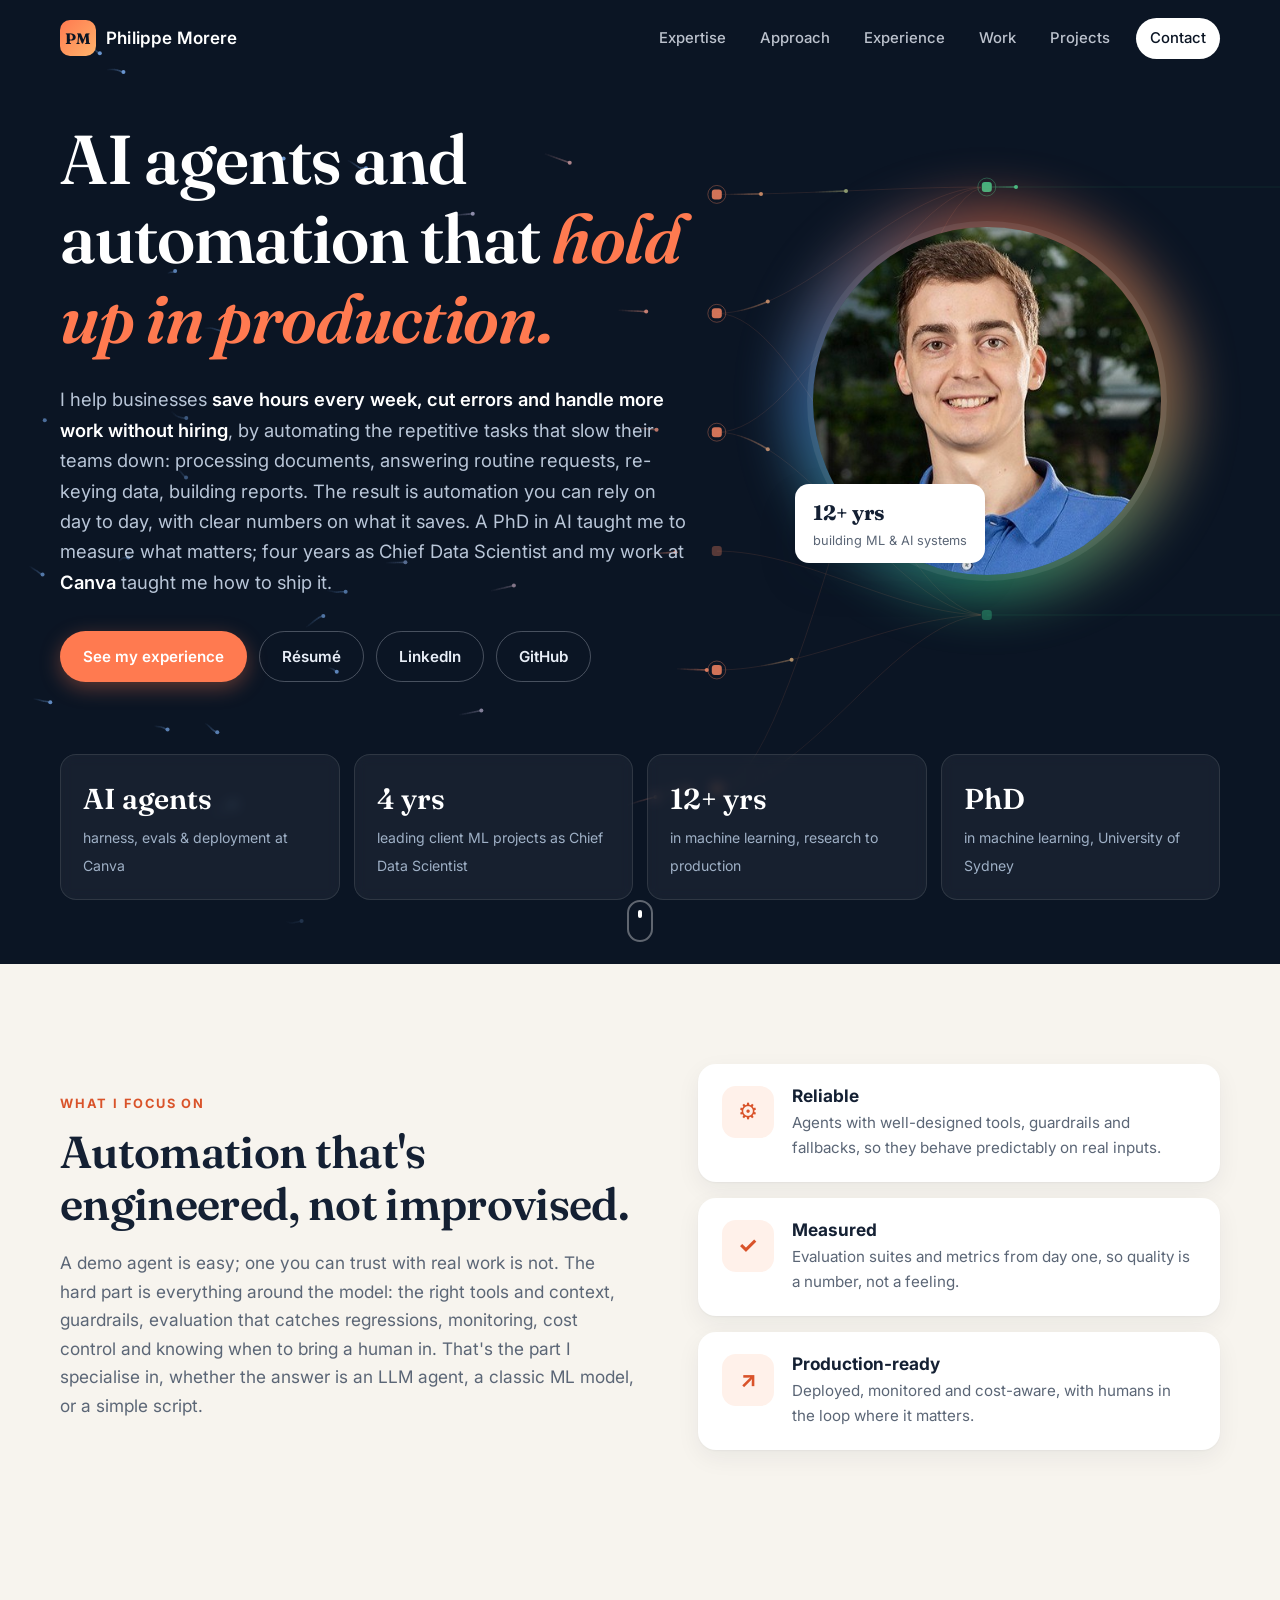
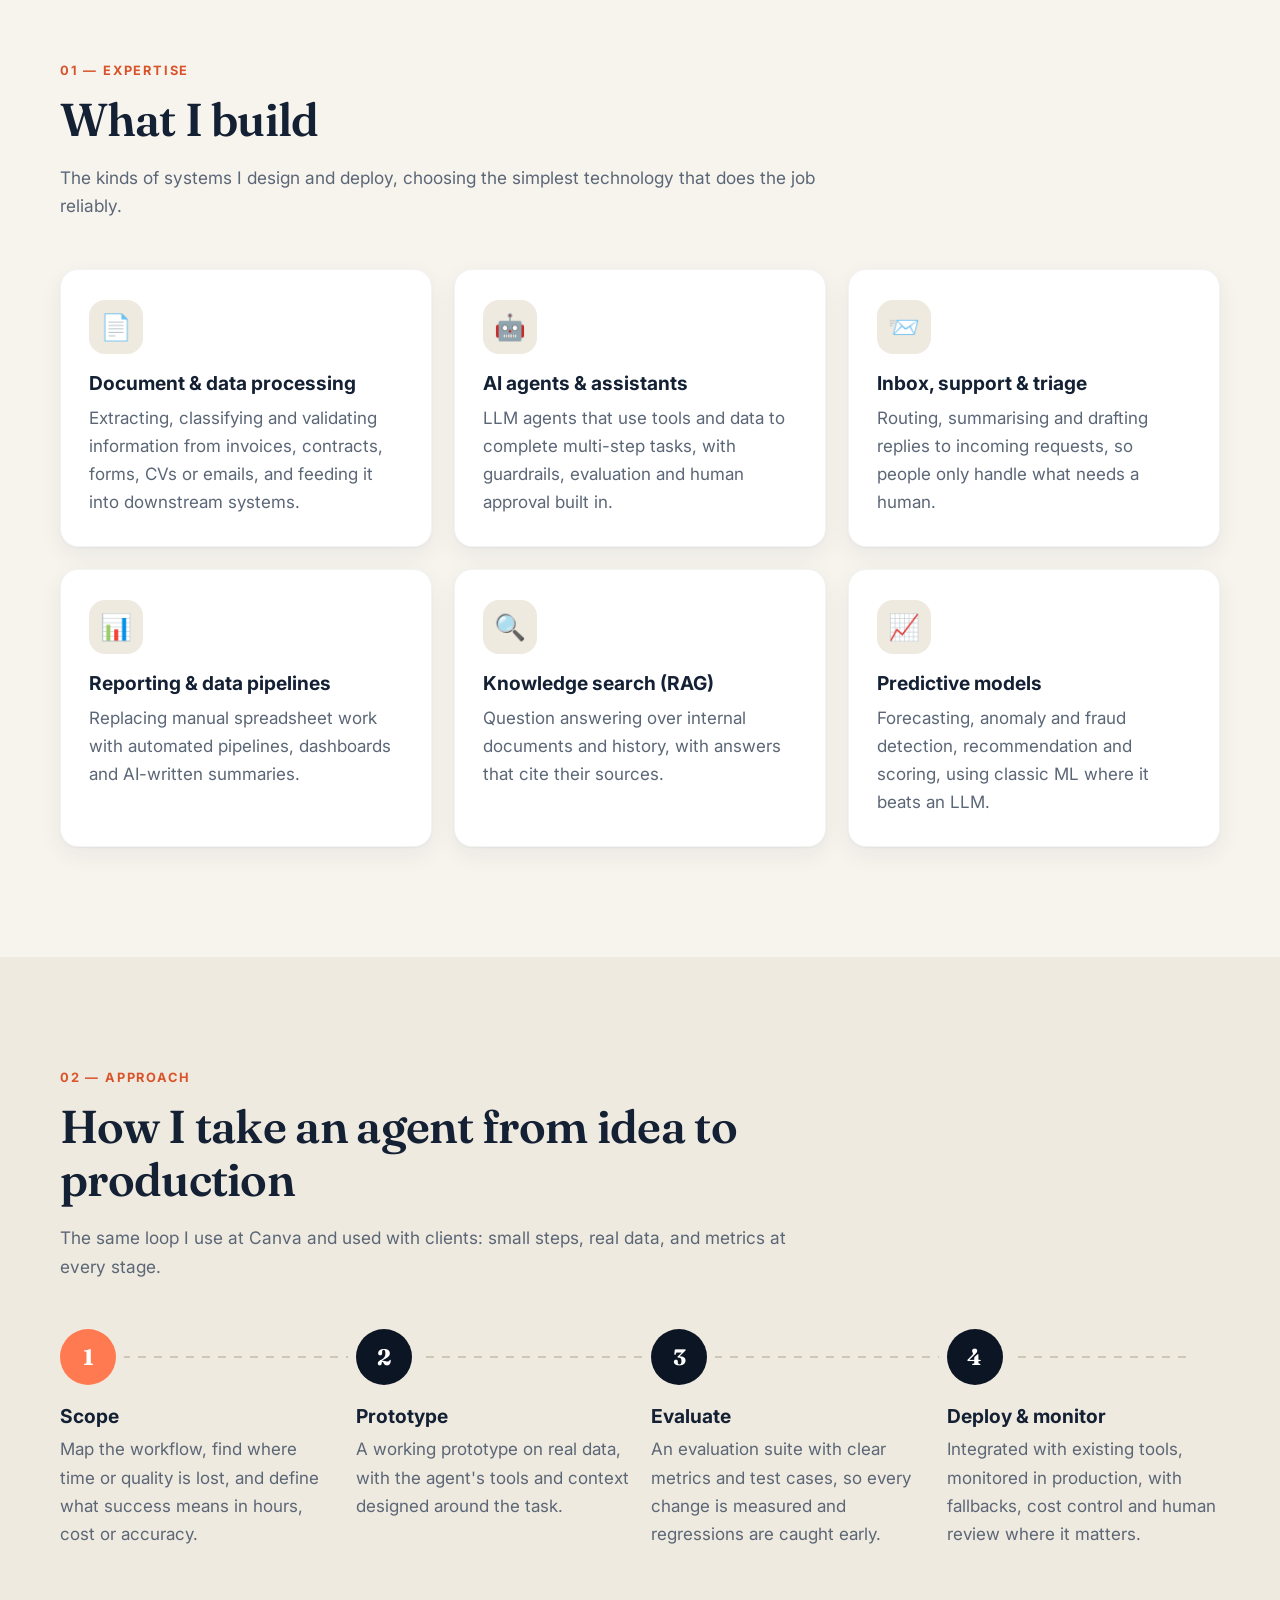
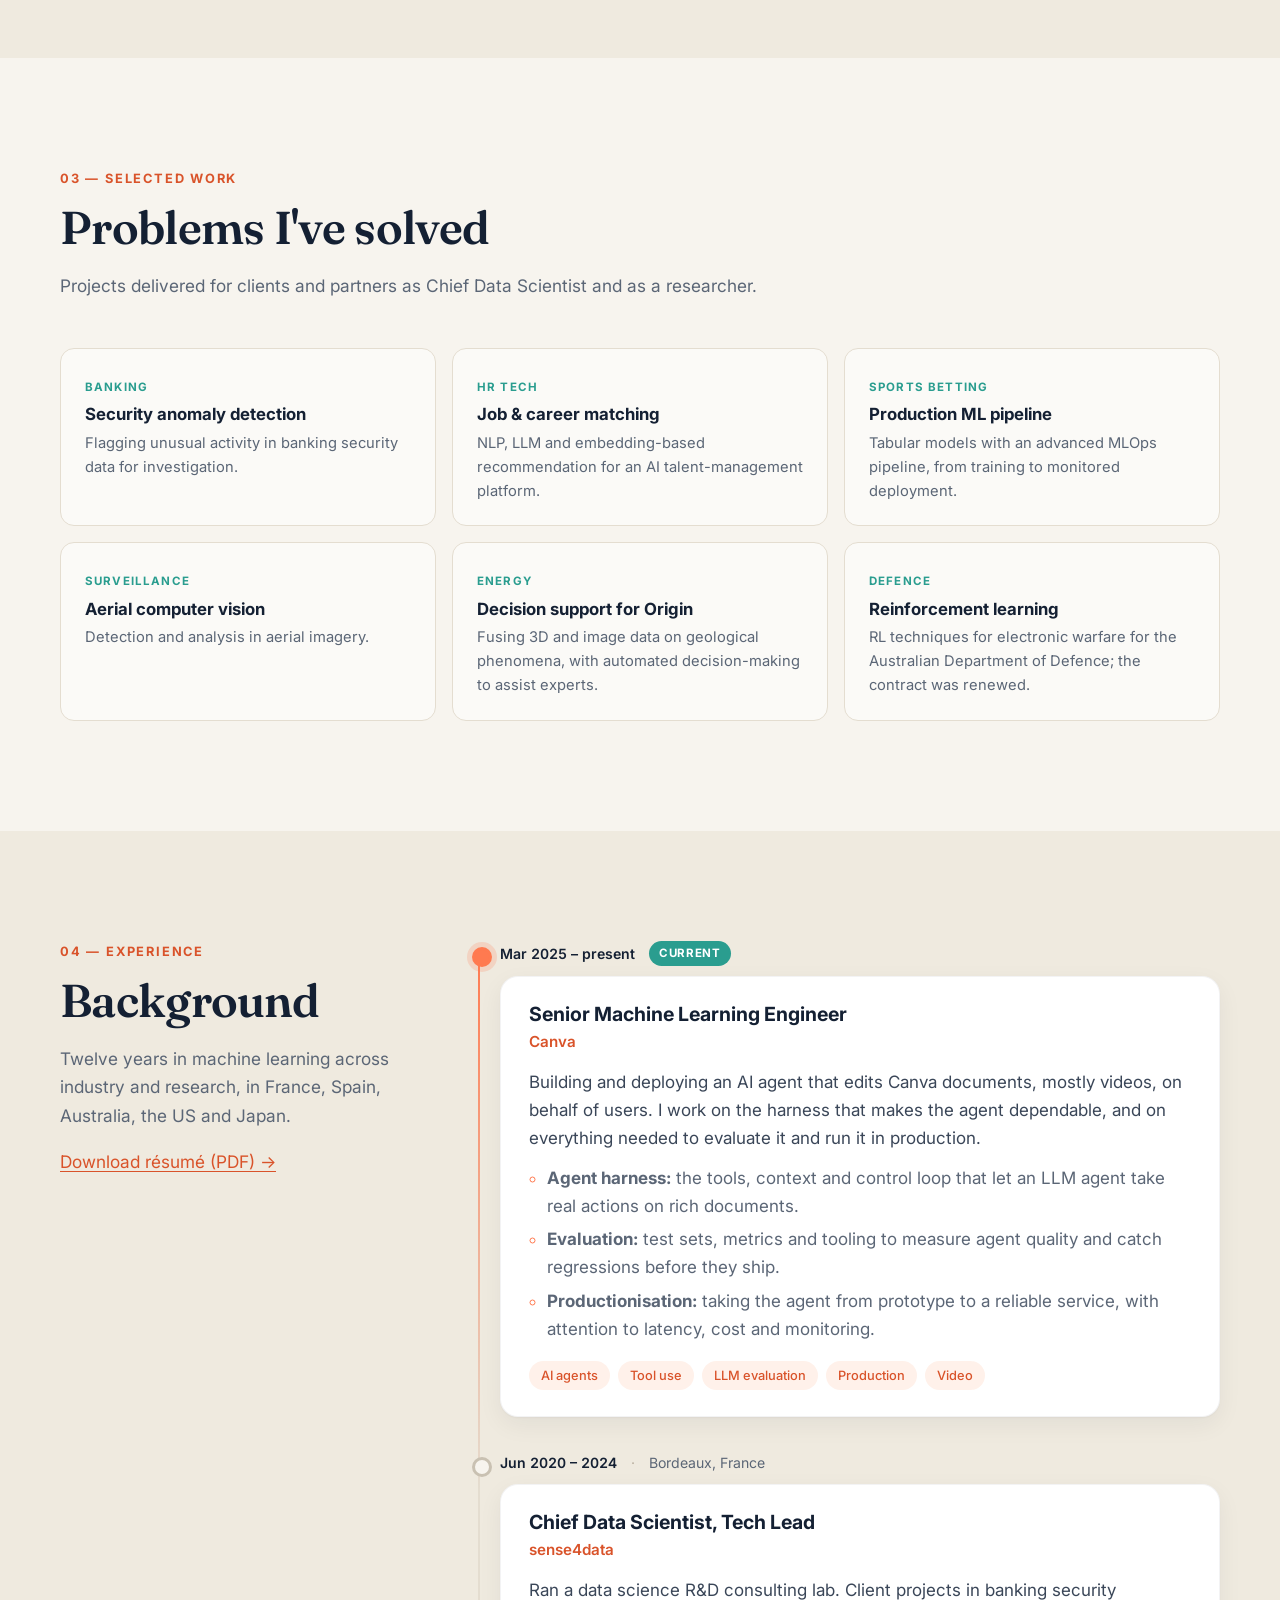
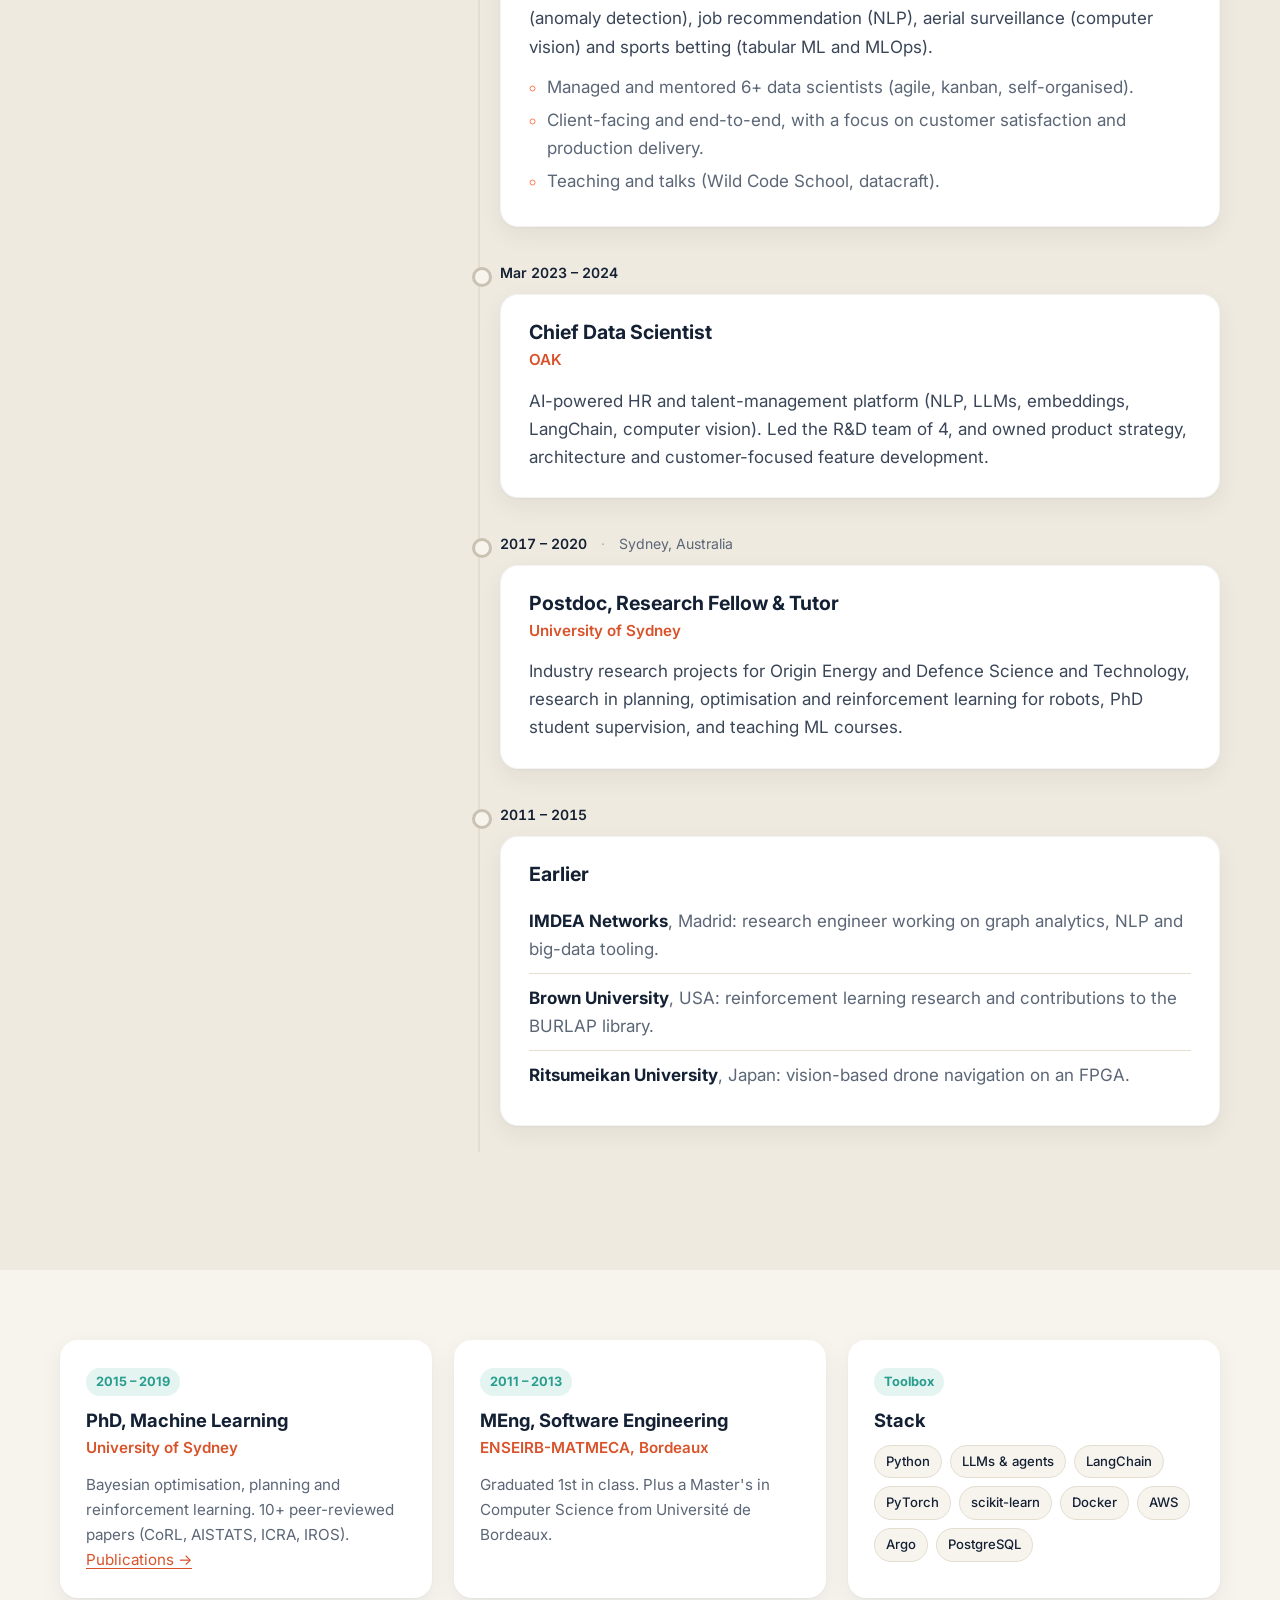
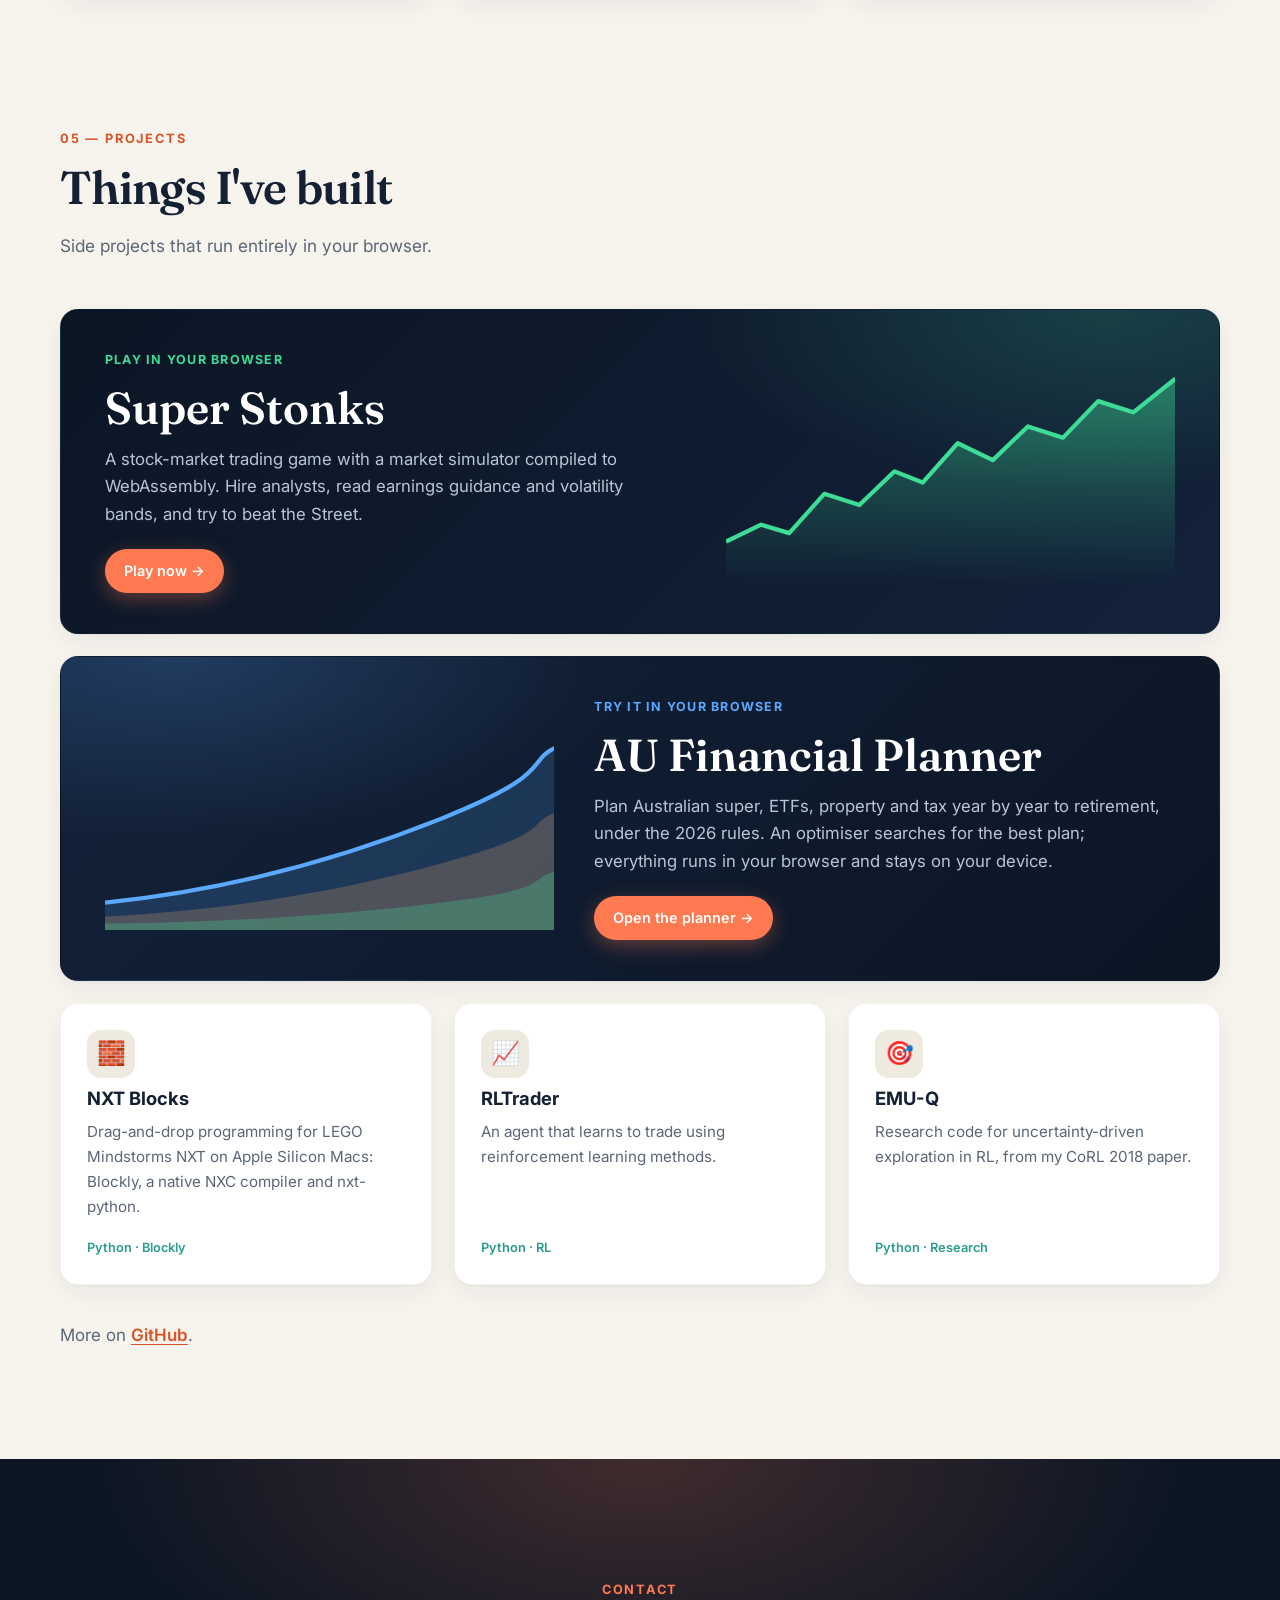
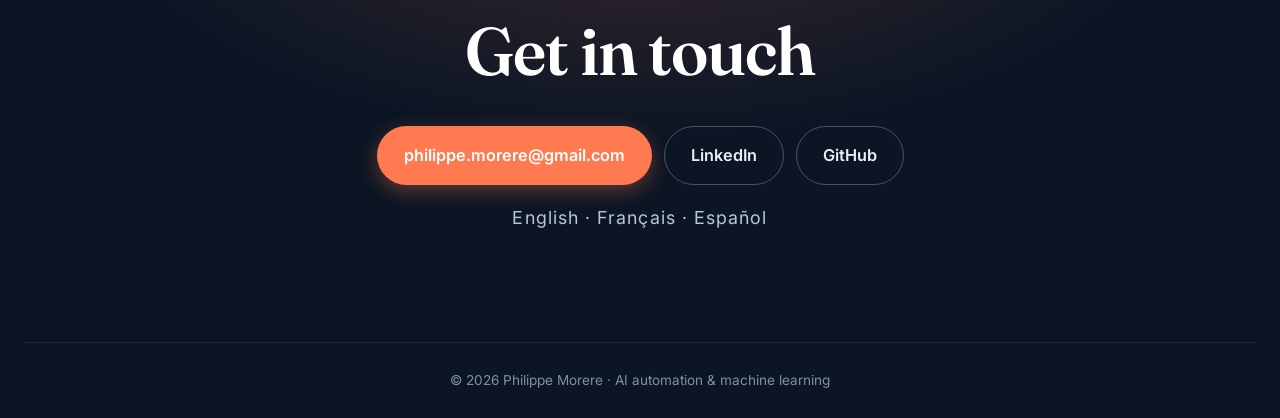
==== commit 648fc4c6: "Hero animation: fewer, faster dots flowing through a two-stage node diagram Per-dot trails with a cl" ====
--- a/index.html
+++ b/index.html
@@ -17,7 +17,7 @@
   <link rel="preconnect" href="https://fonts.googleapis.com">
   <link rel="preconnect" href="https://fonts.gstatic.com" crossorigin>
   <link href="https://fonts.googleapis.com/css2?family=Fraunces:opsz,wght@9..144,400;9..144,600;9..144,700&family=Inter:wght@400;500;600;700&display=swap" rel="stylesheet">
-  <link rel="stylesheet" href="/assets/css/style.css?v=6">
+  <link rel="stylesheet" href="/assets/css/style.css?v=7">
   <script>document.documentElement.classList.add('js')</script>
 </head>
 <body>
@@ -369,102 +369,139 @@
     }), { rootMargin: '0px 0px -8% 0px' });
     document.querySelectorAll('.reveal').forEach(el => io.observe(el));
 
-    // Hero background: chaotic dots get organised into structured lanes (automation)
+    // Hero background: chaotic dots get organised into a processing diagram (automation)
     (() => {
+      const hero = document.querySelector('.hero');
       const c = document.getElementById('field'), x = c.getContext('2d');
       const still = matchMedia('(prefers-reduced-motion: reduce)').matches;
-      const BLUE = [120, 170, 235], ORANGE = [255, 138, 101];
-      let w, h, lanes = [], dots = [], xs, xe, t = 0;
-
-      const laneY = (l, px) => l.y + Math.sin(px * l.f + l.p) * l.a;
+      const BLUE = [120, 170, 235], ORANGE = [255, 138, 101], GREEN = [61, 220, 151];
+      const TRAIL = 10;
+      let w, h, xs, x1, x2, col1 = [], col2 = [], dots = [], running = false;
+
+      const ease = u => u * u * (3 - 2 * u);
+      const mix = (a, b, k) => a.map((v, i) => Math.round(v + (b[i] - v) * k));
+      const edgeY = (a, b, px) => a.y + (b.y - a.y) * ease((px - x1) / (x2 - x1));
 
       const resize = () => {
-        const r = devicePixelRatio || 1;
+        const r = Math.min(devicePixelRatio || 1, 2);
         w = c.clientWidth; h = c.clientHeight;
         c.width = w * r; c.height = h * r; x.setTransform(r, 0, 0, r, 0, 0);
-        xs = w * (w < 720 ? .2 : .34);   // chaos ends, organising begins
-        xe = w * (w < 720 ? .55 : .62);  // fully organised: processing nodes
-        const n = w < 720 ? 5 : 7;
-        lanes = Array.from({ length: n }, (_, i) => ({
-          y: h * (.12 + .78 * (i + .5) / n),
-          a: h * .012, f: .004 + i * .0004, p: i * 1.3,
-          pulse: 0
-        }));
-        dots = Array.from({ length: Math.round(w / 9) }, () => spawn(true));
-        x.fillStyle = '#0b1524'; x.fillRect(0, 0, w, h);
+        const narrow = w < 720;
+        xs = w * (narrow ? .12 : .28);   // chaos ends, organising begins
+        x1 = w * (narrow ? .5 : .56);    // first column of nodes
+        x2 = w * (narrow ? .8 : .8);     // second (partial) column
+        const n = narrow ? 4 : 6, m = narrow ? 2 : 3;
+        col1 = Array.from({ length: n }, (_, i) => ({ x: x1, y: h * (.14 + .74 * (i + .5) / n), pulse: 0 }));
+        col2 = Array.from({ length: m }, (_, j) => ({ x: x2, y: h * (.26 + .5 * (j + .5) / m), pulse: 0 }));
+        if (!narrow) {
+          // keep the second column clear of the portrait: one node above it, one below
+          const cr = c.getBoundingClientRect(), pr = document.querySelector('.hero-photo').getBoundingClientRect();
+          const sr = document.querySelector('.stats').getBoundingClientRect();
+          x2 = pr.left - cr.left + pr.width / 2;
+          col2 = [
+            { x: x2, y: Math.max(h * .06, pr.top - cr.top - 34), pulse: 0 },
+            { x: x2, y: Math.min(sr.top - cr.top - 24, pr.bottom - cr.top + 34), pulse: 0 }
+          ];
+        }
+        // each first-column node feeds its one or two nearest second-column nodes
+        col1.forEach(a => {
+          const byDist = [...col2].sort((p, q) => Math.abs(p.y - a.y) - Math.abs(q.y - a.y));
+          a.out = byDist.slice(0, Math.abs(byDist[0].y - a.y) < h * .08 ? 1 : 2);
+        });
+        dots = Array.from({ length: Math.max(14, Math.round(w / 32)) }, () => spawn(-Math.random() * w * .6));
+        for (let i = 0; i < 420; i++) dots.forEach(update);   // warm up so every stage is populated
+        draw();
       };
 
-      function spawn(anywhere) {
-        const lane = lanes[Math.floor(Math.random() * lanes.length)];
-        const px = anywhere ? Math.random() * w : -10 - Math.random() * 60;
-        const d = { x: px, y: Math.random() * h, vx: .3 + Math.random() * .5, vy: (Math.random() - .5) * 1.5, lane, picked: false };
-        if (anywhere && px > xs) { d.y = laneY(lane, px); d.picked = true; }
-        return d;
+      function spawn(px = -10 - Math.random() * 80) {
+        return { x: px, y: h * (.08 + Math.random() * .84), vx: 1.1 + Math.random() * .6, vy: (Math.random() - .5) * 2,
+                 phase: 0, y0: 0, a: null, b: null, trail: [] };
       }
 
-      const mix = (a, b, k) => a.map((v, i) => Math.round(v + (b[i] - v) * k));
-
-      const drawStructure = () => {
-        for (const l of lanes) {
-          // faint guide rail from the nodes to the right edge
-          x.strokeStyle = 'rgba(255,138,101,.05)'; x.lineWidth = 1;
-          x.beginPath(); x.moveTo(xe, laneY(l, xe));
-          for (let px = xe; px <= w; px += 24) x.lineTo(px, laneY(l, px));
-          x.stroke();
-          // processing node
-          const ny = laneY(l, xe), glow = l.pulse;
-          x.fillStyle = `rgba(255,138,101,${.25 + glow * .6})`;
-          x.beginPath(); x.roundRect ? x.roundRect(xe - 4, ny - 4, 8, 8, 2) : x.rect(xe - 4, ny - 4, 8, 8); x.fill();
-          if (glow > .05) {
-            x.strokeStyle = `rgba(255,138,101,${glow * .35})`;
-            x.beginPath(); x.arc(xe, ny, 6 + (1 - glow) * 10, 0, 7); x.stroke();
+      const update = d => {
+        if (d.phase === 0) {                       // chaos: random walk drifting right
+          d.vx += (Math.random() - .5) * .5 + (1.5 - d.vx) * .04;
+          d.vy += (Math.random() - .5) * .9; d.vy *= .94;
+          d.x += d.vx; d.y += d.vy;
+          if (d.y < h * .04 || d.y > h * .96) d.vy *= -1;
+          if (d.x >= xs) {                          // start organising towards nearest node
+            d.phase = 1; d.y0 = d.y;
+            d.a = col1.reduce((b, n) => Math.abs(n.y - d.y) < Math.abs(b.y - d.y) ? n : b);
           }
-          l.pulse *= .9;
+        } else if (d.phase === 1) {                 // smooth curve into a first-column node
+          d.x += 2 + 1.4 * ((d.x - xs) / (x1 - xs));
+          const u = Math.min(1, (d.x - xs) / (x1 - xs));
+          d.y = d.y0 + (d.a.y - d.y0) * ease(u);
+          if (u >= 1) { d.a.pulse = 1; d.phase = 2; d.x = x1; d.b = d.a.out[Math.floor(Math.random() * d.a.out.length)]; }
+        } else if (d.phase === 2) {                 // along the diagram edge to the second column
+          d.x += 3.4;
+          d.y = edgeY(d.a, d.b, Math.min(d.x, x2));
+          if (d.x >= x2) { d.b.pulse = 1; d.phase = 3; }
+        } else {                                    // output: straight and steady
+          d.x += 3.4; d.y = d.b.y;
         }
+        d.trail.push(d.x, d.y);
+        if (d.trail.length > TRAIL * 2) d.trail.splice(0, 2);
+        if (d.x > w + 20) Object.assign(d, spawn());
       };
 
-      const step = () => {
-        t++;
-        x.fillStyle = 'rgba(11,21,36,0.10)'; x.fillRect(0, 0, w, h);
+      const colourOf = d => d.phase === 0 ? BLUE
+        : d.phase === 1 ? mix(BLUE, ORANGE, (d.x - xs) / (x1 - xs))
+        : d.phase === 2 ? mix(ORANGE, GREEN, (d.x - x1) / (x2 - x1)) : GREEN;
+
+      const drawNode = (n, rgb) => {
+        x.fillStyle = `rgba(${rgb},${.35 + n.pulse * .6})`;
+        x.beginPath(); x.roundRect ? x.roundRect(n.x - 5, n.y - 5, 10, 10, 3) : x.rect(n.x - 5, n.y - 5, 10, 10); x.fill();
+        if (n.pulse > .05) {
+          x.strokeStyle = `rgba(${rgb},${n.pulse * .4})`; x.lineWidth = 1;
+          x.beginPath(); x.arc(n.x, n.y, 8 + (1 - n.pulse) * 12, 0, 7); x.stroke();
+        }
+        n.pulse *= .92;
+      };
+
+      const draw = () => {
+        x.clearRect(0, 0, w, h);
+        // diagram edges and output rails
+        x.lineWidth = 1;
+        x.strokeStyle = 'rgba(255,138,101,.12)';
+        x.beginPath();
+        for (const a of col1) for (const b of a.out) {
+          x.moveTo(x1, a.y);
+          for (let px = x1; px <= x2; px += 8) x.lineTo(px, edgeY(a, b, px));
+        }
+        x.stroke();
+        x.strokeStyle = 'rgba(61,220,151,.1)';
+        x.beginPath();
+        for (const b of col2) { x.moveTo(x2, b.y); x.lineTo(w, b.y); }
+        x.stroke();
+        // dots with short fading trails
         for (const d of dots) {
-          // k: 0 = chaos, 1 = fully organised
-          const k = Math.min(1, Math.max(0, (d.x - xs) / (xe - xs)));
-          const px = d.x, py = d.y;
-          if (d.x < xe) {
-            const noise = 1 - k * k;
-            d.vx += (Math.random() - .5) * .5 * noise + (.9 + k * 1.2 - d.vx) * (.02 + k * .08);
-            d.vy += (Math.random() - .5) * .7 * noise;
-            // steer towards the lane as the dot gets organised
-            if (k > 0 && !d.picked) {
-              d.picked = true;
-              d.lane = lanes.reduce((b, l) => Math.abs(laneY(l, d.x) - d.y) < Math.abs(laneY(b, d.x) - d.y) ? l : b);
-            }
-            const target = laneY(d.lane, d.x);
-            d.vy = d.vy * (.96 - k * .3) + (target - d.y) * k * .05;
-            d.vy = Math.max(-2.5, Math.min(2.5, d.vy));
-            if (d.x + d.vx >= xe) d.lane.pulse = 1;
-          } else {
-            // organised: constant speed along the rail
-            d.vx = 2.2; d.vy = 0;
+          const rgb = colourOf(d).join(','), t = d.trail;
+          for (let i = 2; i < t.length; i += 2) {
+            x.strokeStyle = `rgba(${rgb},${(i / t.length) * .55})`;
+            x.lineWidth = 1.6;
+            x.beginPath(); x.moveTo(t[i - 2], t[i - 1]); x.lineTo(t[i], t[i + 1]); x.stroke();
           }
-          d.x += d.vx; d.y += d.vy;
-          if (d.x >= xe) d.y += (laneY(d.lane, d.x) - d.y) * .35;
-          if (d.y < -10 || d.y > h + 10) d.vy *= -1;
-
-          const col = mix(BLUE, ORANGE, k);
-          x.strokeStyle = `rgba(${col},${.6 + k * .3})`;
-          x.lineWidth = 1.2 + k * .6;
-          x.beginPath(); x.moveTo(px, py); x.lineTo(d.x, d.y); x.stroke();
-          x.fillStyle = `rgba(${col},${.85 - k * .35})`;
-          x.beginPath(); x.arc(d.x, d.y, 1.6 - k * .6, 0, 7); x.fill();
-          if (d.x > w + 10) Object.assign(d, spawn(false));
+          x.fillStyle = `rgba(${rgb},.95)`;
+          x.beginPath(); x.arc(d.x, d.y, 2, 0, 7); x.fill();
         }
-        drawStructure();
-        if (!still) requestAnimationFrame(step);
+        col1.forEach(n => drawNode(n, '255,138,101'));
+        col2.forEach(n => drawNode(n, '61,220,151'));
       };
 
+      const frame = () => {
+        if (!running) return;
+        dots.forEach(update); draw();
+        requestAnimationFrame(frame);
+      };
+
       addEventListener('resize', resize); resize();
-      if (still) { for (let i = 0; i < 500; i++) step(); } else step();
+      if (still) { for (let i = 0; i < 400; i++) dots.forEach(update); draw(); return; }
+      // only animate while the hero is on screen
+      new IntersectionObserver(([e]) => {
+        const was = running; running = e.isIntersecting;
+        if (running && !was) requestAnimationFrame(frame);
+      }).observe(hero);
     })();
   </script>
 </body>
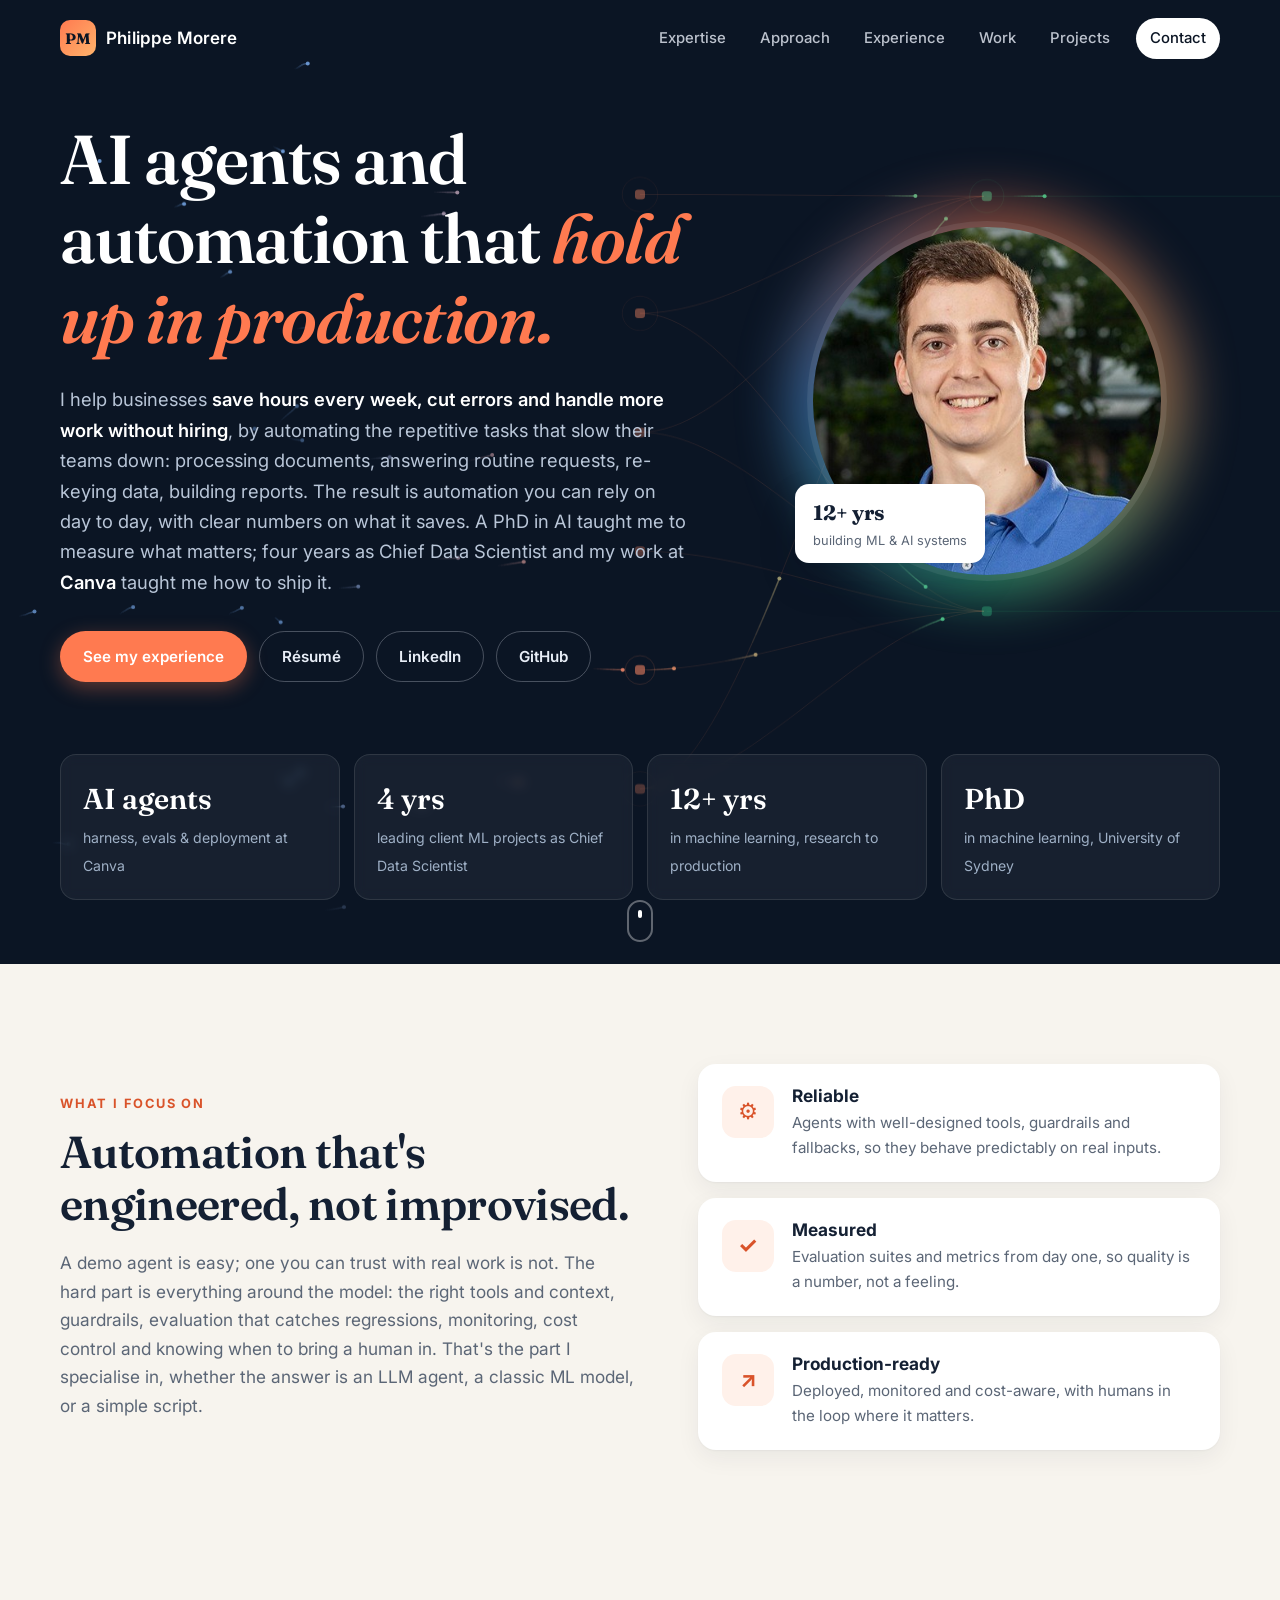
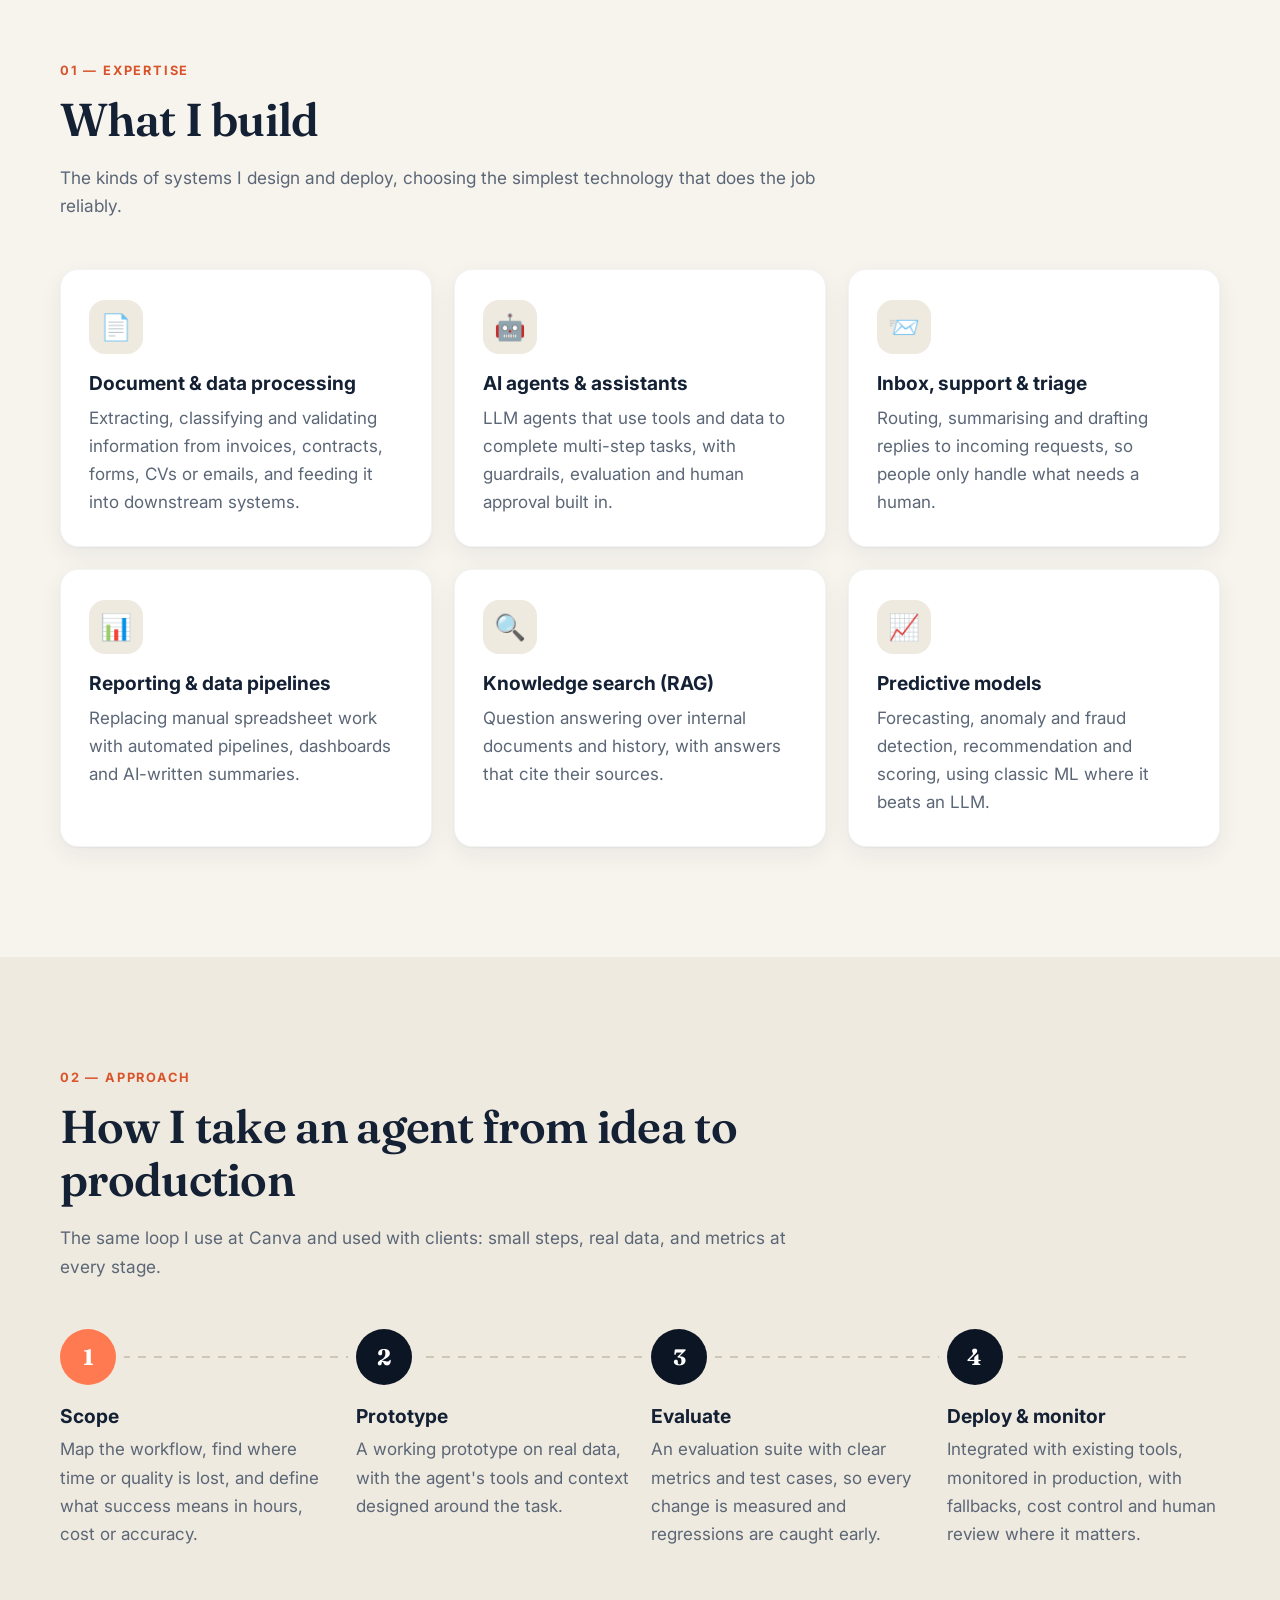
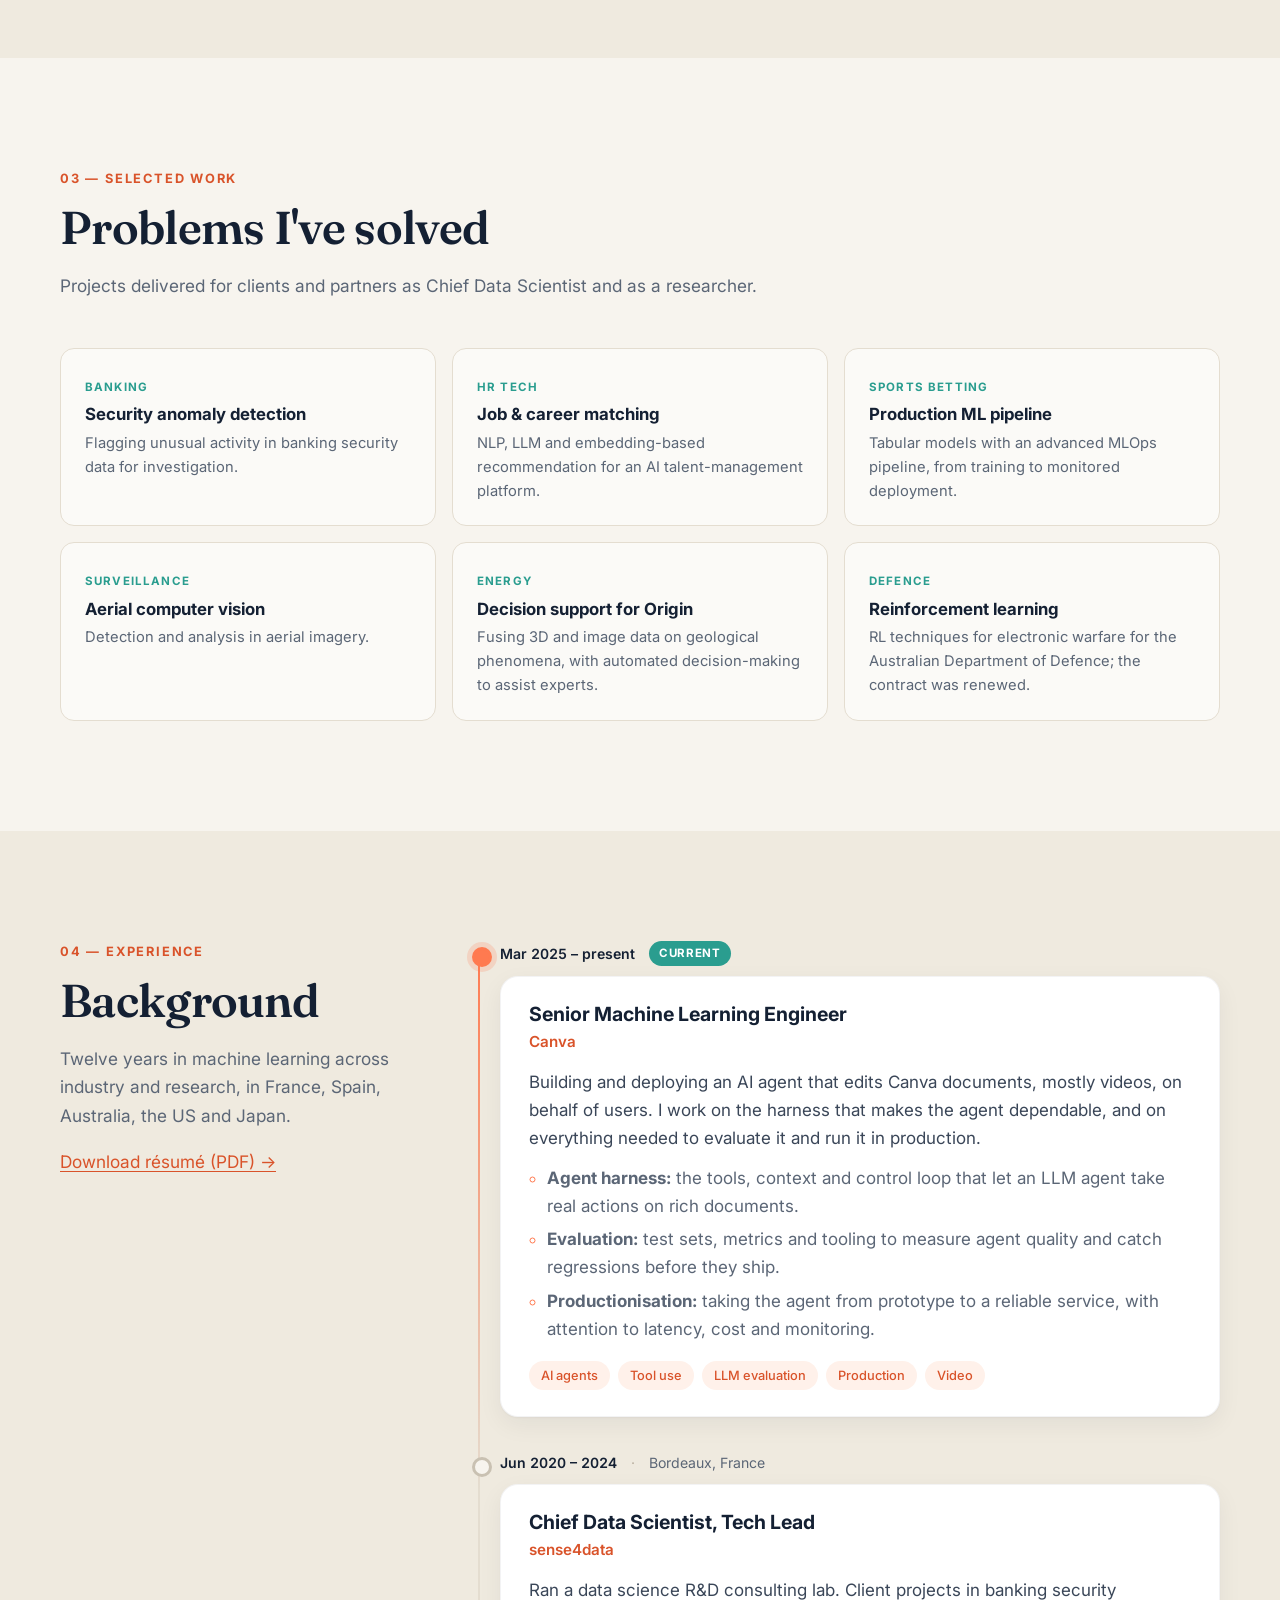
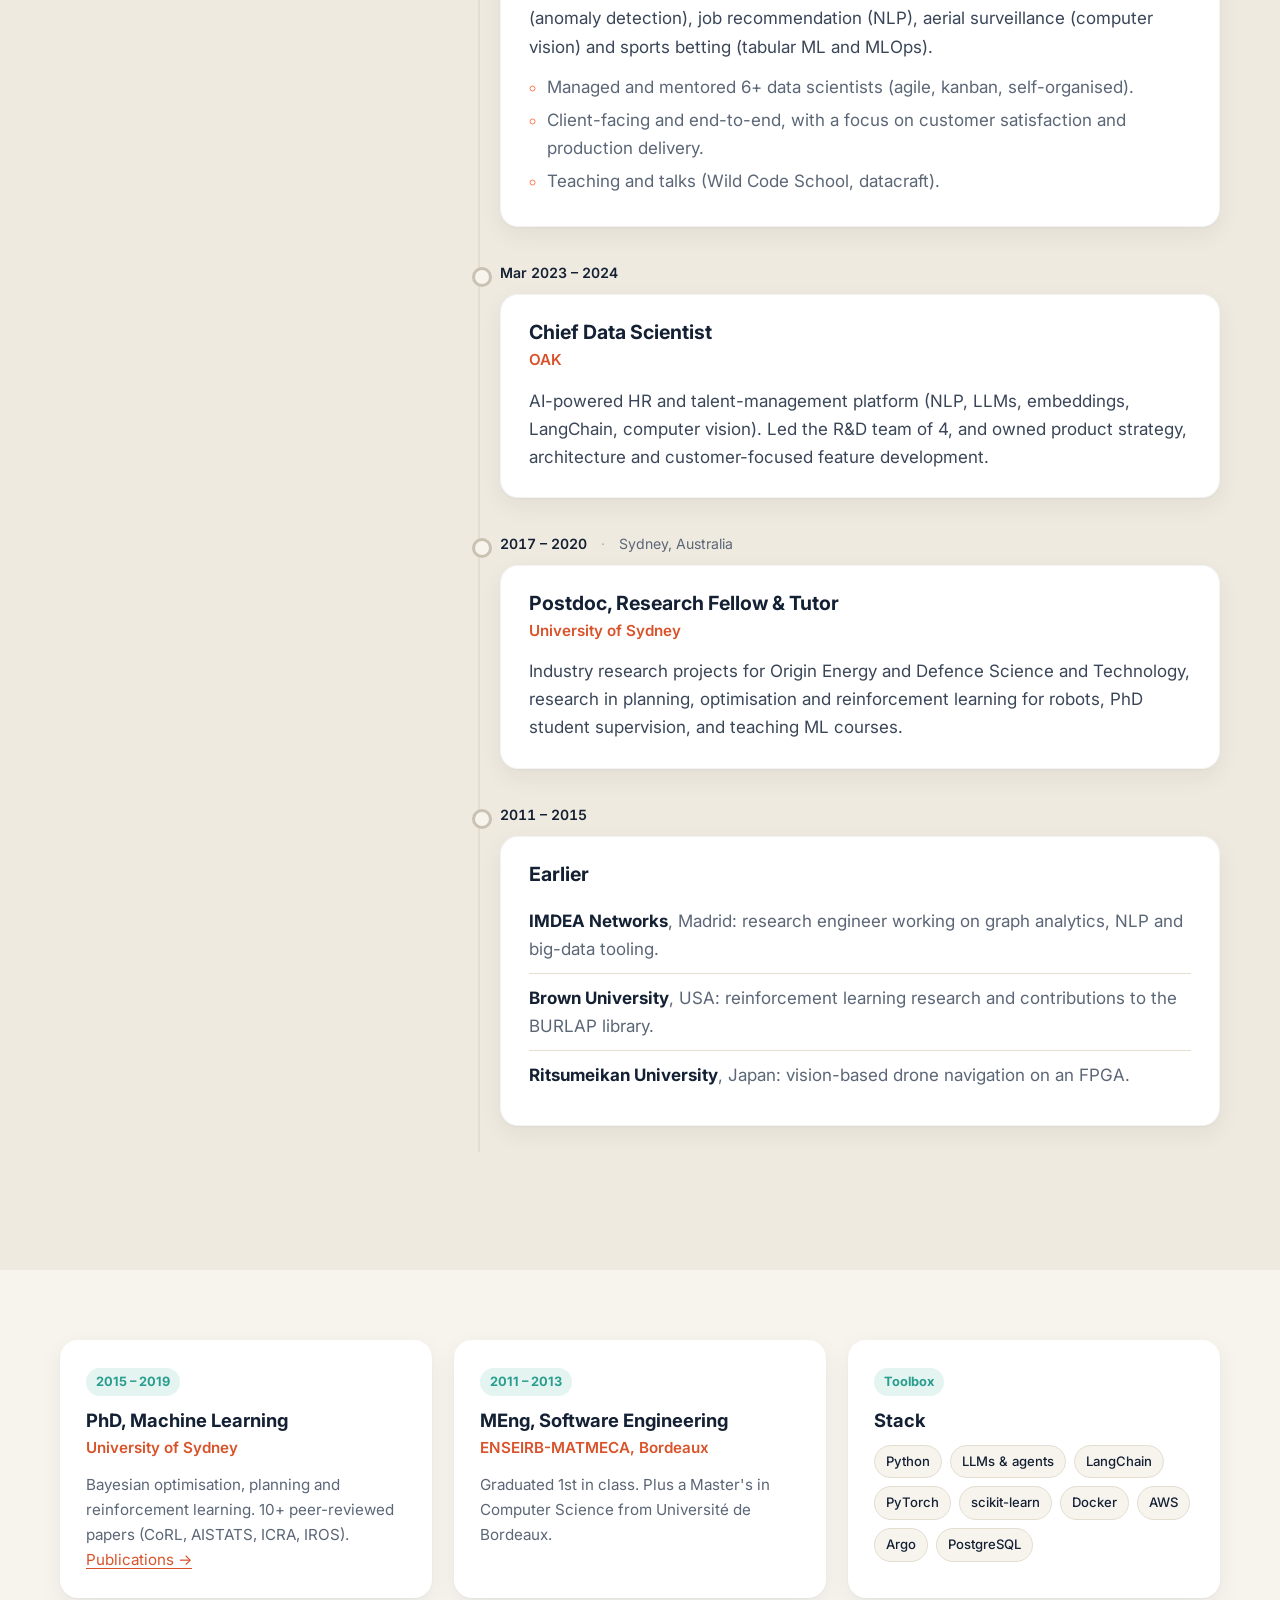
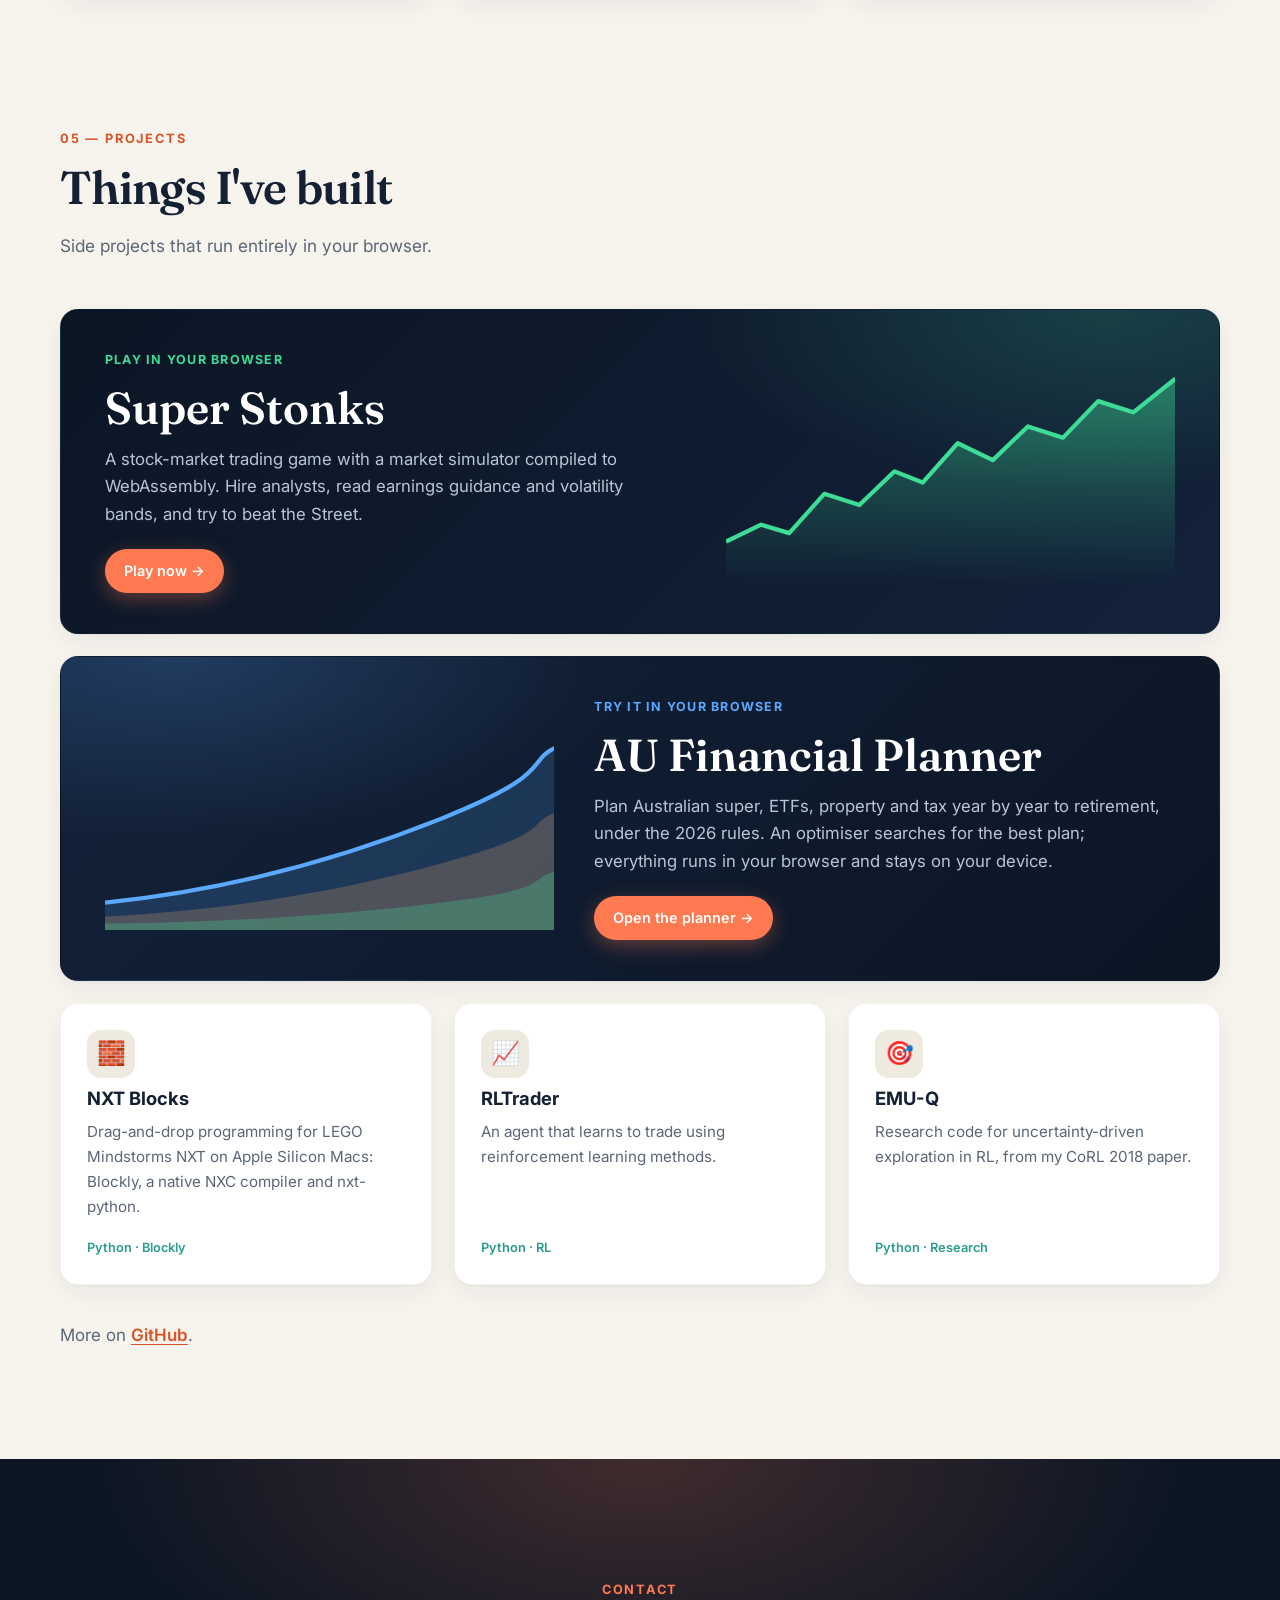
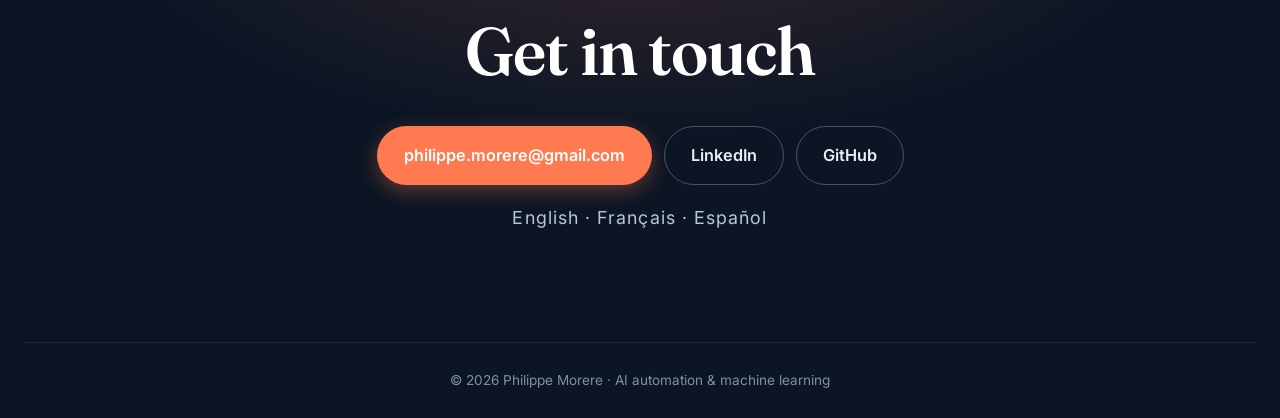
==== commit 7e0a15e9: "Hero animation: keep nodes clear of portrait, preserve dots on resize Co-Authored-By: Claude Opus 5." ====
--- a/index.html
+++ b/index.html
@@ -382,40 +382,58 @@
       const mix = (a, b, k) => a.map((v, i) => Math.round(v + (b[i] - v) * k));
       const edgeY = (a, b, px) => a.y + (b.y - a.y) * ease((px - x1) / (x2 - x1));
 
-      const resize = () => {
+      let ow = 0, oh = 0;
+      const layout = () => {
         const r = Math.min(devicePixelRatio || 1, 2);
         w = c.clientWidth; h = c.clientHeight;
+        if (!w || !h) return;
         c.width = w * r; c.height = h * r; x.setTransform(r, 0, 0, r, 0, 0);
         const narrow = w < 720;
-        xs = w * (narrow ? .12 : .28);   // chaos ends, organising begins
-        x1 = w * (narrow ? .5 : .56);    // first column of nodes
-        x2 = w * (narrow ? .8 : .8);     // second (partial) column
-        const n = narrow ? 4 : 6, m = narrow ? 2 : 3;
-        col1 = Array.from({ length: n }, (_, i) => ({ x: x1, y: h * (.14 + .74 * (i + .5) / n), pulse: 0 }));
-        col2 = Array.from({ length: m }, (_, j) => ({ x: x2, y: h * (.26 + .5 * (j + .5) / m), pulse: 0 }));
-        if (!narrow) {
-          // keep the second column clear of the portrait: one node above it, one below
-          const cr = c.getBoundingClientRect(), pr = document.querySelector('.hero-photo').getBoundingClientRect();
-          const sr = document.querySelector('.stats').getBoundingClientRect();
-          x2 = pr.left - cr.left + pr.width / 2;
-          col2 = [
-            { x: x2, y: Math.max(h * .06, pr.top - cr.top - 34), pulse: 0 },
-            { x: x2, y: Math.min(sr.top - cr.top - 24, pr.bottom - cr.top + 34), pulse: 0 }
-          ];
+        const cr = c.getBoundingClientRect(), pr = document.querySelector('.hero-photo').getBoundingClientRect();
+        const sr = document.querySelector('.stats').getBoundingClientRect();
+        const photoLeft = pr.left - cr.left, photoMid = photoLeft + pr.width / 2;
+        if (narrow) {
+          xs = w * .12; x1 = w * .5; x2 = w * .8;
+        } else {
+          // first column sits in the gap between the text and the portrait
+          x1 = Math.min(w * .5, photoLeft - 90);
+          xs = Math.max(w * .12, x1 - w * .26);
+          x2 = photoMid;
         }
-        // each first-column node feeds its one or two nearest second-column nodes
+        const n = narrow ? 4 : 6;
+        const old1 = col1, old2 = col2;
+        col1 = Array.from({ length: n }, (_, i) => ({ x: x1, y: h * (.14 + .74 * (i + .5) / n), pulse: old1[i] ? old1[i].pulse : 0 }));
+        col2 = narrow
+          ? [{ x: x2, y: h * .38 }, { x: x2, y: h * .64 }]
+          : [{ x: x2, y: Math.max(h * .06, pr.top - cr.top - 34) },          // above the portrait
+             { x: x2, y: Math.min(sr.top - cr.top - 24, pr.bottom - cr.top + 34) }]; // below it
+        col2.forEach((b, j) => b.pulse = old2[j] ? old2[j].pulse : 0);
+        // each first-column node feeds its one or two nearest second-column nodes (by index)
         col1.forEach(a => {
-          const byDist = [...col2].sort((p, q) => Math.abs(p.y - a.y) - Math.abs(q.y - a.y));
-          a.out = byDist.slice(0, Math.abs(byDist[0].y - a.y) < h * .08 ? 1 : 2);
+          const byDist = col2.map((b, j) => j).sort((p, q) => Math.abs(col2[p].y - a.y) - Math.abs(col2[q].y - a.y));
+          a.out = byDist.slice(0, Math.abs(col2[byDist[0]].y - a.y) < h * .08 ? 1 : 2);
         });
-        dots = Array.from({ length: Math.max(14, Math.round(w / 32)) }, () => spawn(-Math.random() * w * .6));
-        for (let i = 0; i < 420; i++) dots.forEach(update);   // warm up so every stage is populated
+
+        if (!dots.length) {
+          dots = Array.from({ length: Math.max(14, Math.round(w / 32)) }, () => spawn(-Math.random() * w * .6));
+          for (let i = 0; i < 420; i++) dots.forEach(update);   // warm up so every stage is populated
+        } else {
+          // keep the dots where they were, scaled to the new size
+          const sx = w / ow, sy = h / oh;
+          for (const d of dots) {
+            d.x *= sx; d.y *= sy; d.y0 *= sy;
+            d.trail = d.trail.map((v, i) => v * (i % 2 ? sy : sx));
+            d.ai = Math.min(d.ai, col1.length - 1);
+            if (d.phase >= 2 && !col1[d.ai].out.includes(d.bi)) d.bi = col1[d.ai].out[0];
+          }
+        }
+        ow = w; oh = h;
         draw();
       };
 
       function spawn(px = -10 - Math.random() * 80) {
         return { x: px, y: h * (.08 + Math.random() * .84), vx: 1.1 + Math.random() * .6, vy: (Math.random() - .5) * 2,
-                 phase: 0, y0: 0, a: null, b: null, trail: [] };
+                 phase: 0, y0: 0, ai: 0, bi: 0, trail: [] };
       }
 
       const update = d => {
@@ -426,19 +444,21 @@
           if (d.y < h * .04 || d.y > h * .96) d.vy *= -1;
           if (d.x >= xs) {                          // start organising towards nearest node
             d.phase = 1; d.y0 = d.y;
-            d.a = col1.reduce((b, n) => Math.abs(n.y - d.y) < Math.abs(b.y - d.y) ? n : b);
+            d.ai = col1.reduce((b, n, i) => Math.abs(n.y - d.y) < Math.abs(col1[b].y - d.y) ? i : b, 0);
           }
         } else if (d.phase === 1) {                 // smooth curve into a first-column node
-          d.x += 2 + 1.4 * ((d.x - xs) / (x1 - xs));
-          const u = Math.min(1, (d.x - xs) / (x1 - xs));
-          d.y = d.y0 + (d.a.y - d.y0) * ease(u);
-          if (u >= 1) { d.a.pulse = 1; d.phase = 2; d.x = x1; d.b = d.a.out[Math.floor(Math.random() * d.a.out.length)]; }
+          const a = col1[d.ai];
+          d.x += 2 + 1.4 * Math.max(0, (d.x - xs) / (x1 - xs));
+          const u = Math.min(1, Math.max(0, (d.x - xs) / (x1 - xs)));
+          d.y = d.y0 + (a.y - d.y0) * ease(u);
+          if (u >= 1) { a.pulse = 1; d.phase = 2; d.x = x1; d.bi = a.out[Math.floor(Math.random() * a.out.length)]; }
         } else if (d.phase === 2) {                 // along the diagram edge to the second column
+          const a = col1[d.ai], b = col2[d.bi];
           d.x += 3.4;
-          d.y = edgeY(d.a, d.b, Math.min(d.x, x2));
-          if (d.x >= x2) { d.b.pulse = 1; d.phase = 3; }
+          d.y = edgeY(a, b, Math.min(d.x, x2));
+          if (d.x >= x2) { b.pulse = 1; d.phase = 3; }
         } else {                                    // output: straight and steady
-          d.x += 3.4; d.y = d.b.y;
+          d.x += 3.4; d.y = col2[d.bi].y;
         }
         d.trail.push(d.x, d.y);
         if (d.trail.length > TRAIL * 2) d.trail.splice(0, 2);
@@ -465,7 +485,8 @@
         x.lineWidth = 1;
         x.strokeStyle = 'rgba(255,138,101,.12)';
         x.beginPath();
-        for (const a of col1) for (const b of a.out) {
+        for (const a of col1) for (const j of a.out) {
+          const b = col2[j];
           x.moveTo(x1, a.y);
           for (let px = x1; px <= x2; px += 8) x.lineTo(px, edgeY(a, b, px));
         }
@@ -495,7 +516,8 @@
         requestAnimationFrame(frame);
       };
 
-      addEventListener('resize', resize); resize();
+      let rz; addEventListener('resize', () => { clearTimeout(rz); rz = setTimeout(layout, 80); });
+      layout();
       if (still) { for (let i = 0; i < 400; i++) dots.forEach(update); draw(); return; }
       // only animate while the hero is on screen
       new IntersectionObserver(([e]) => {
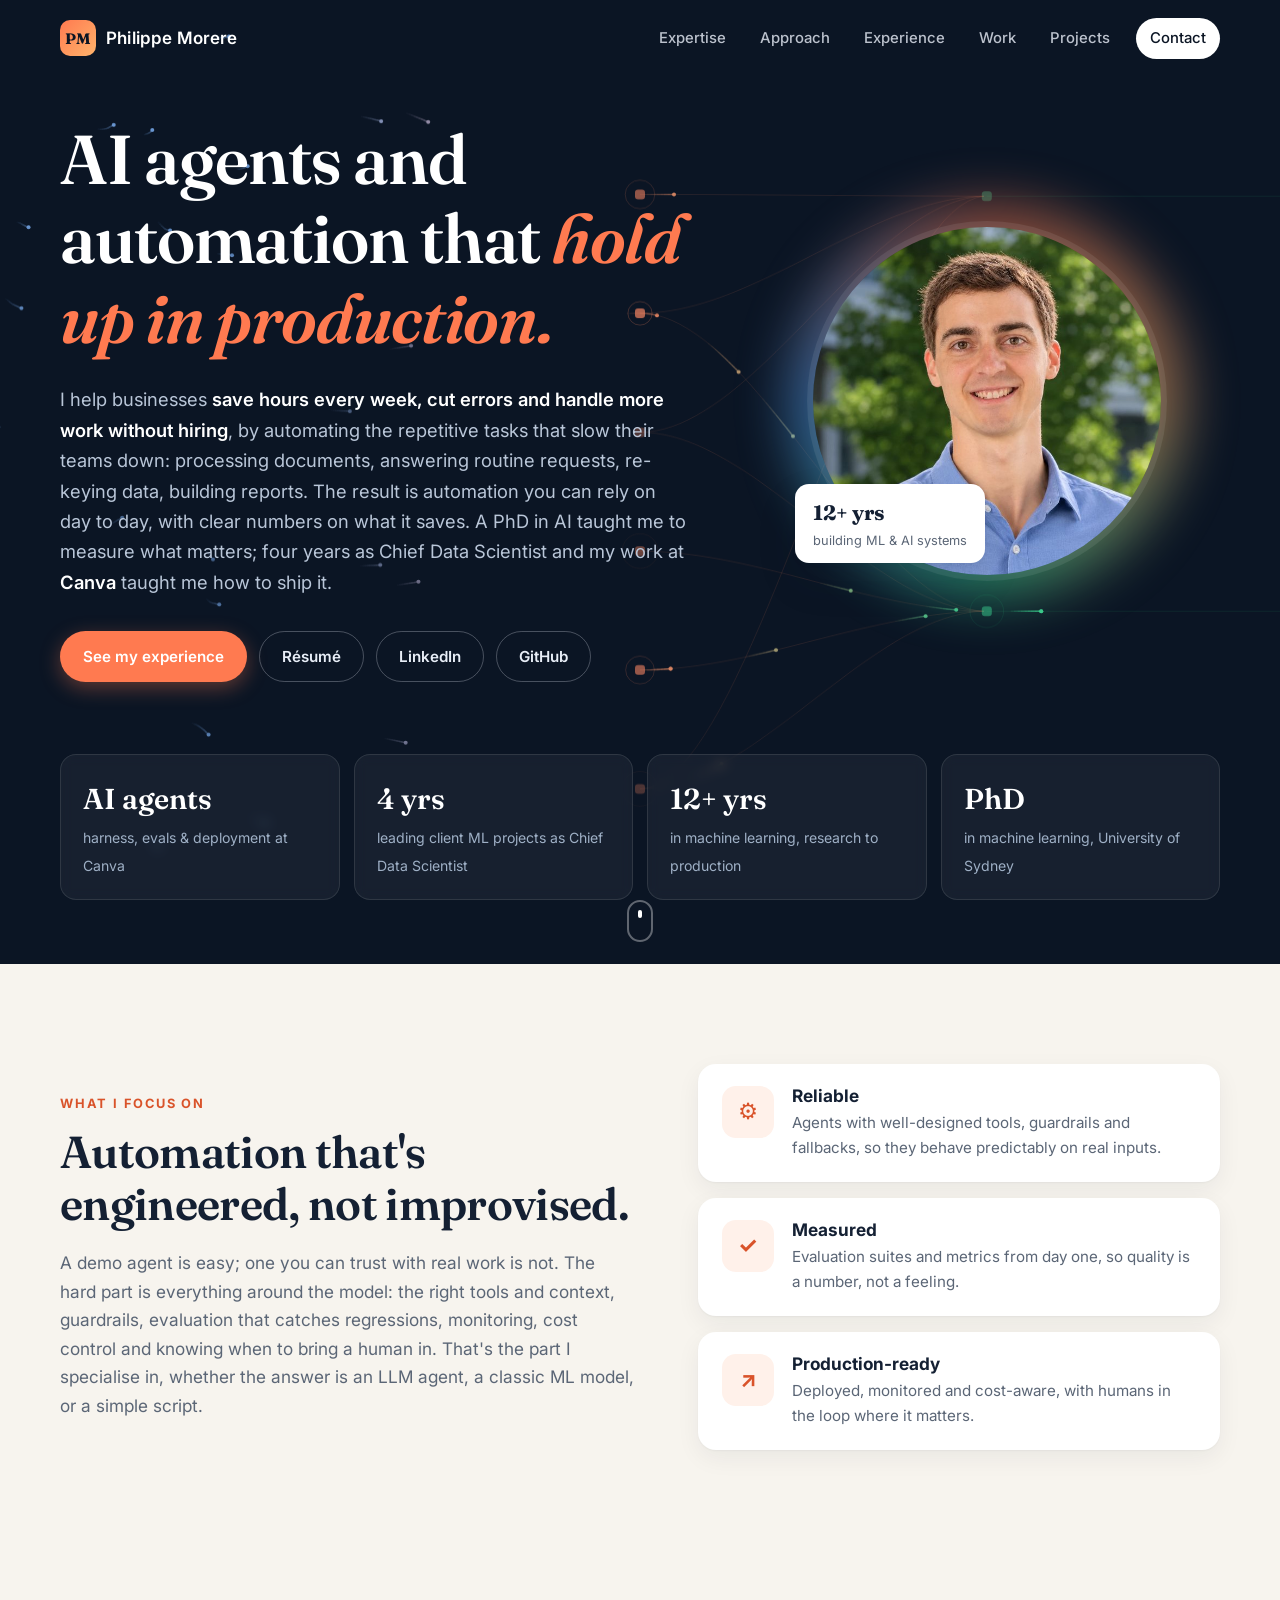
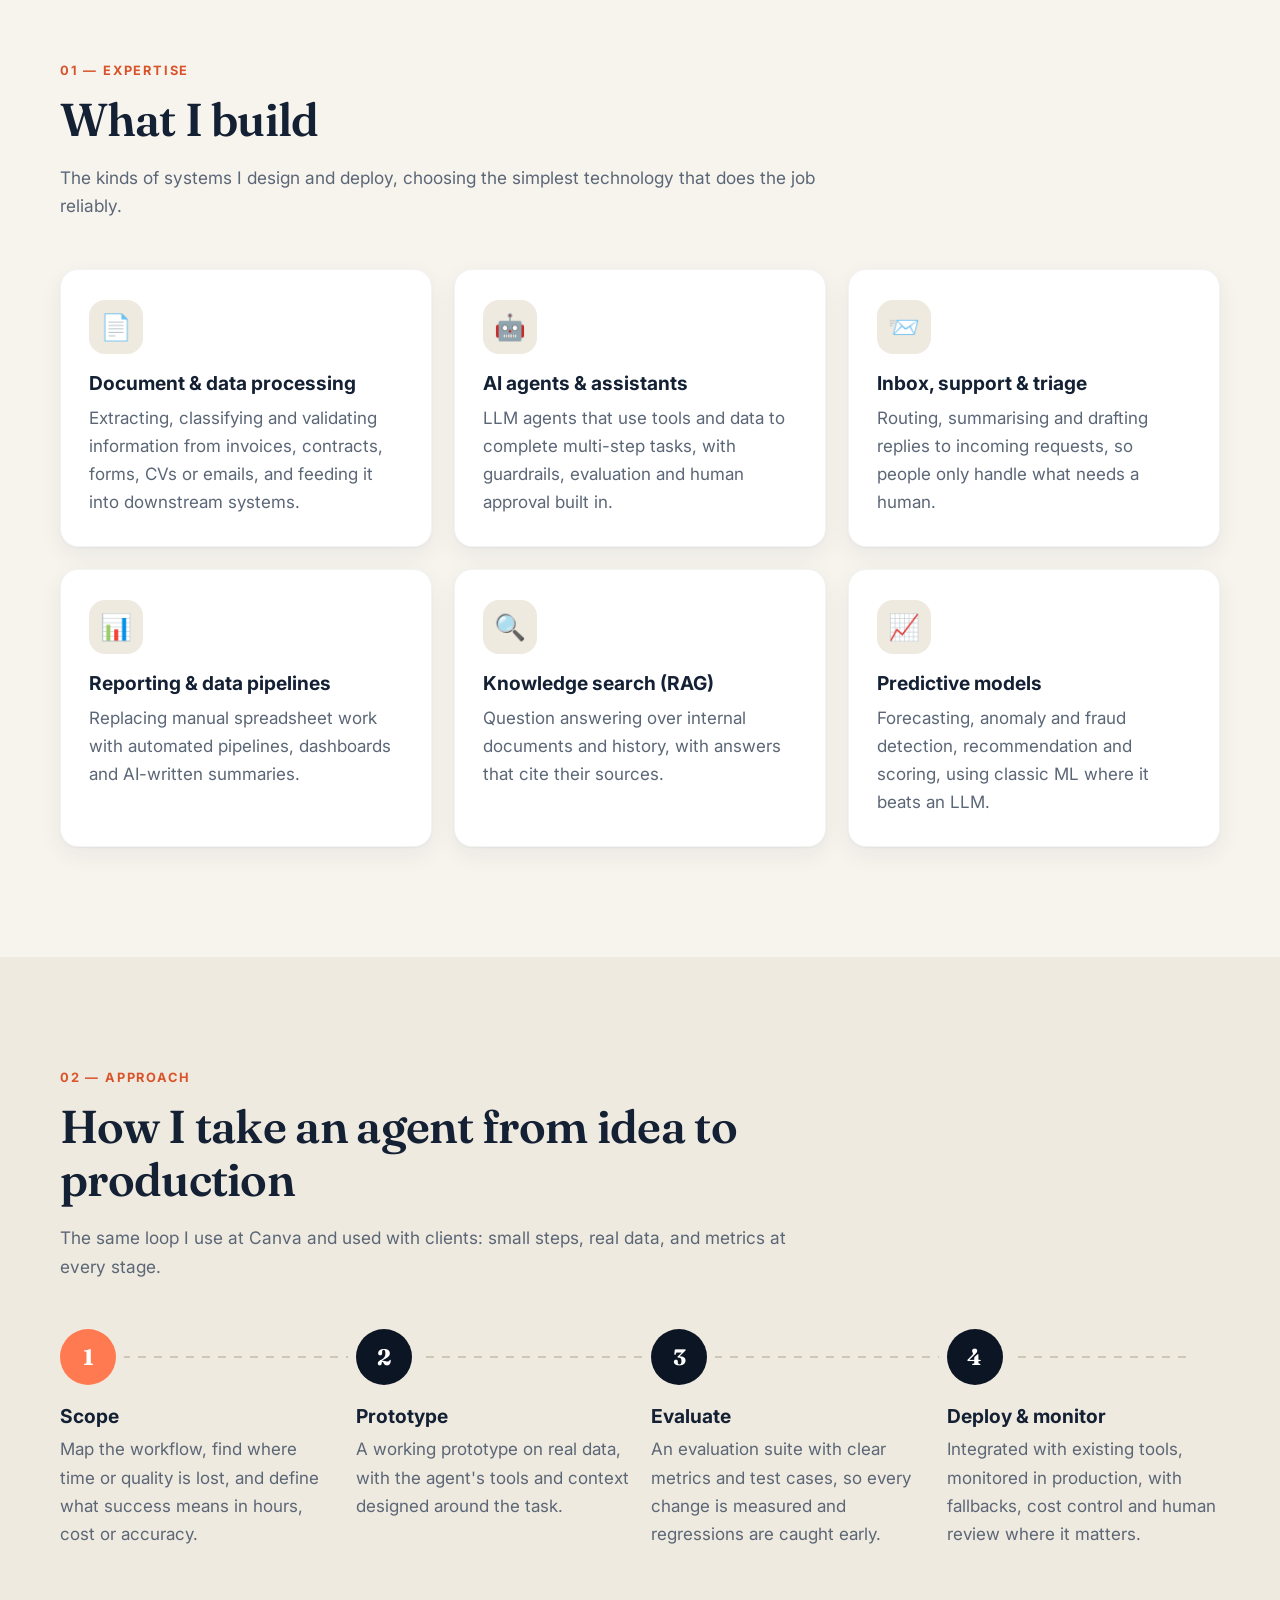
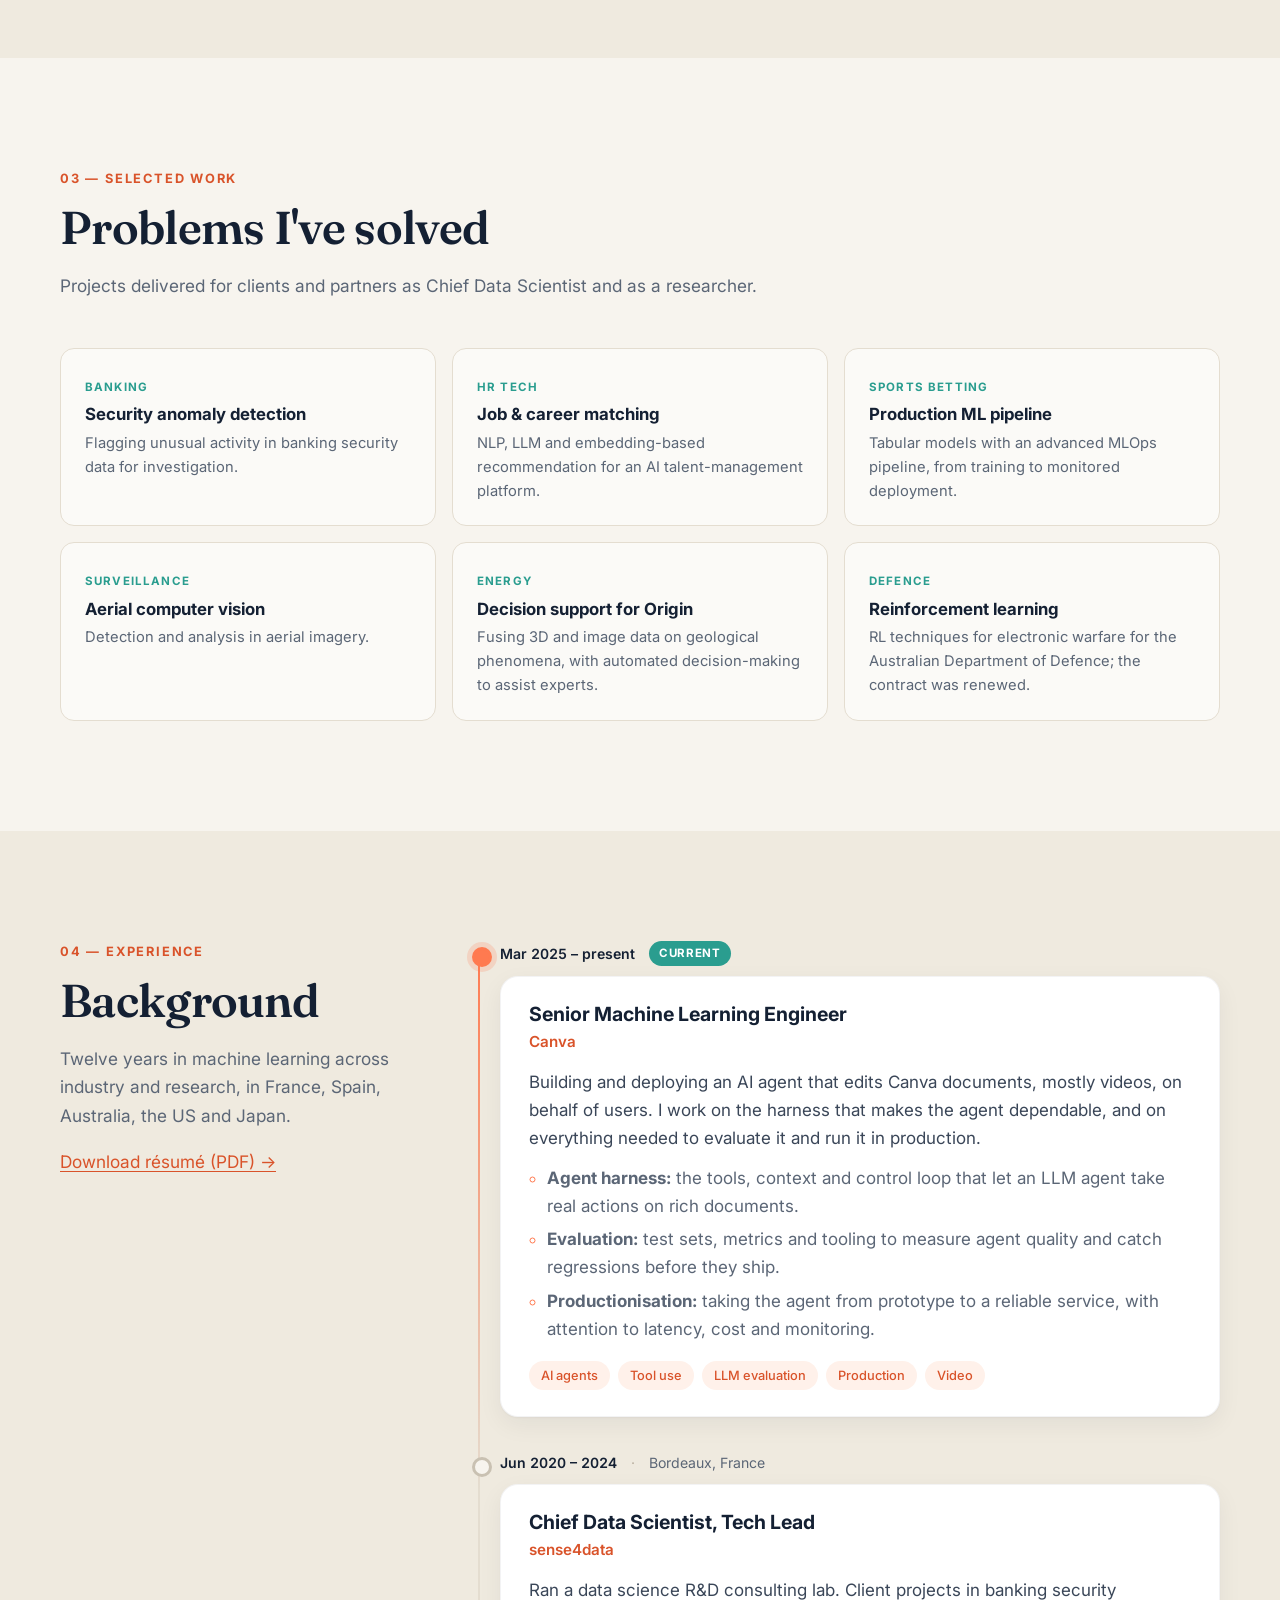
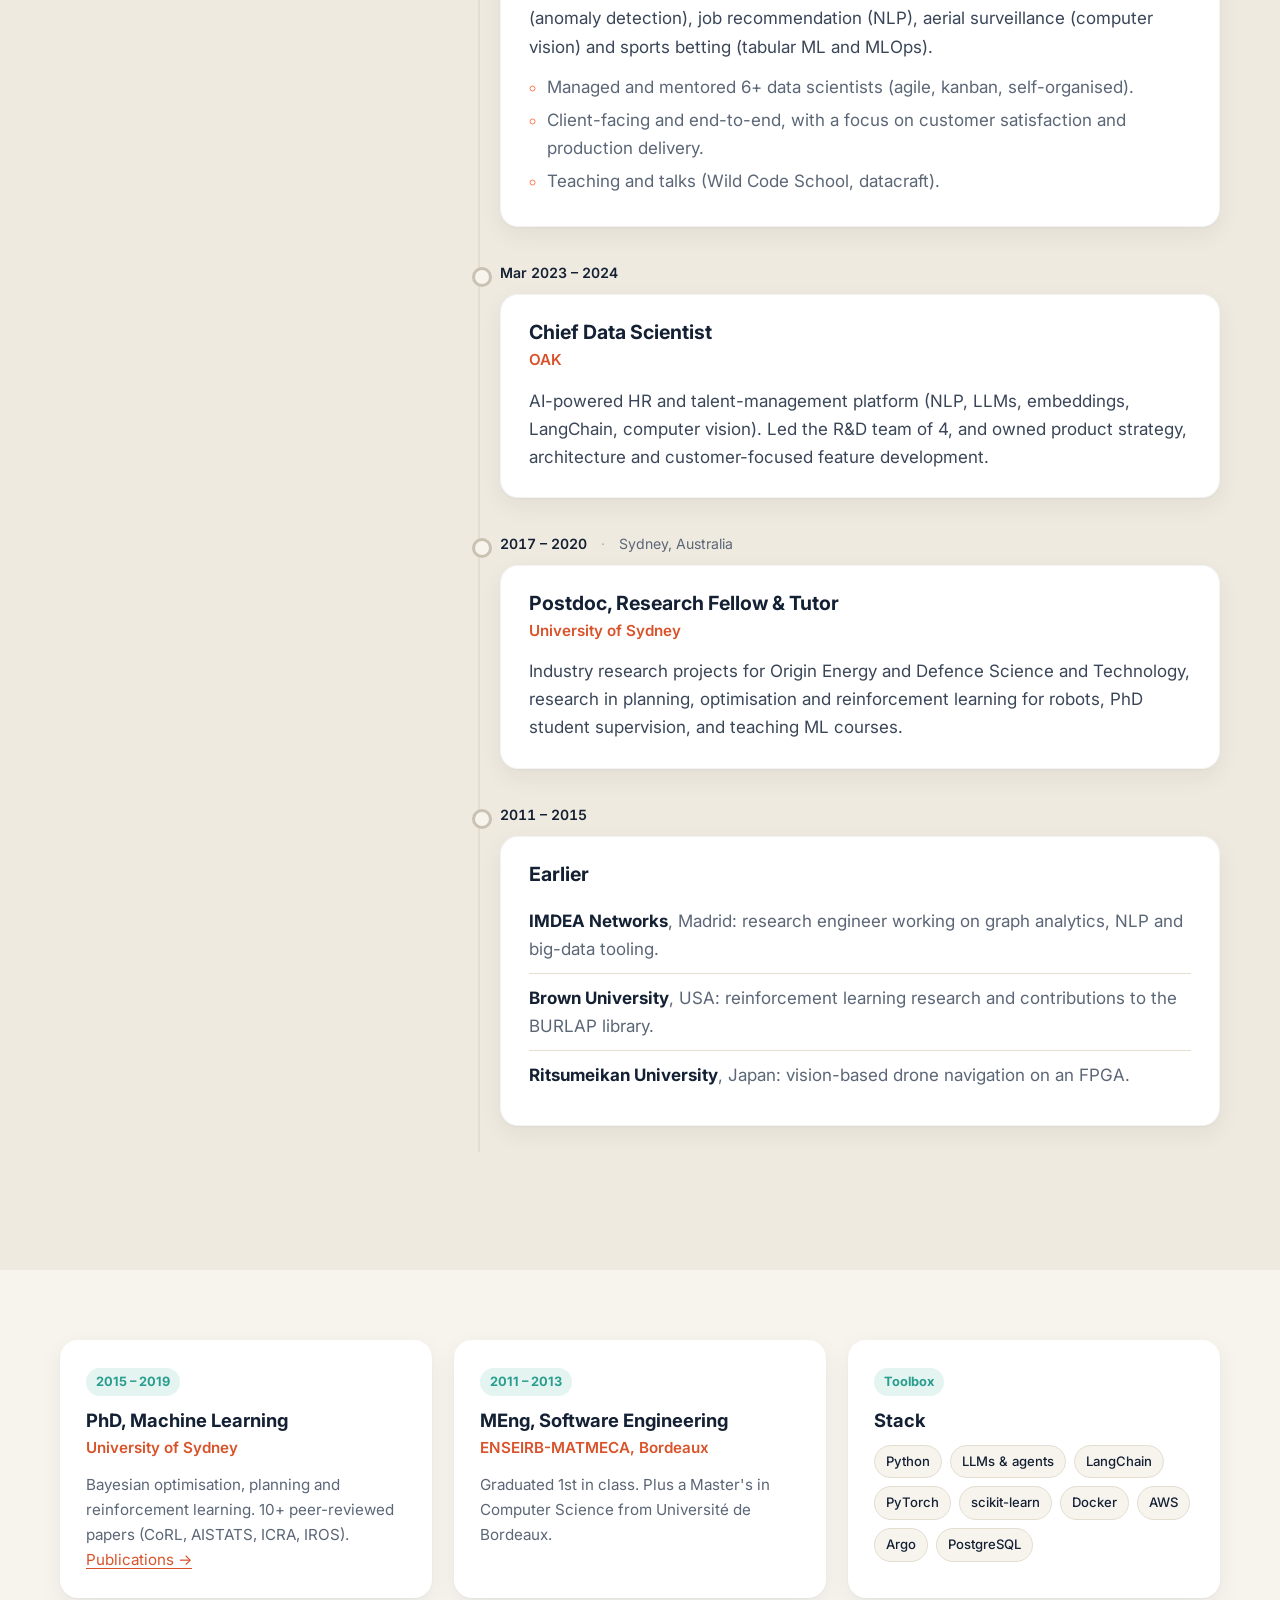
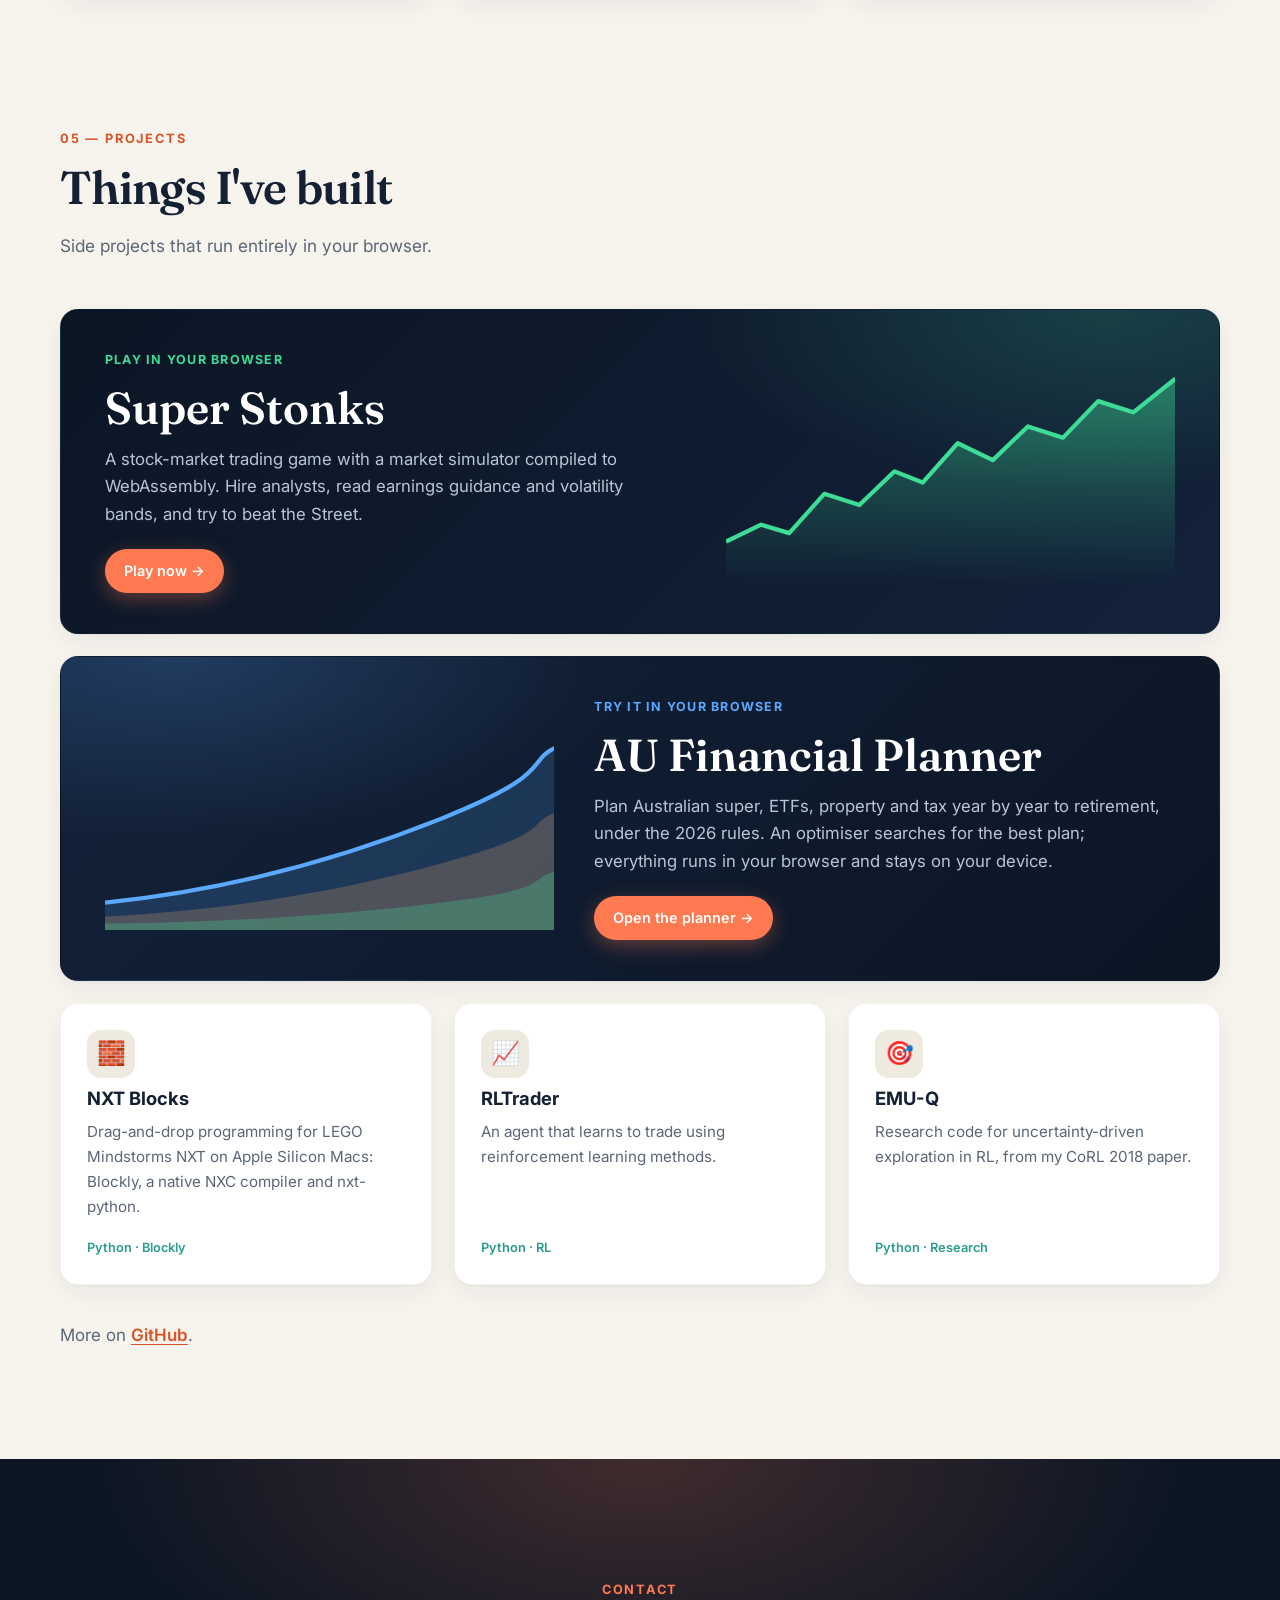
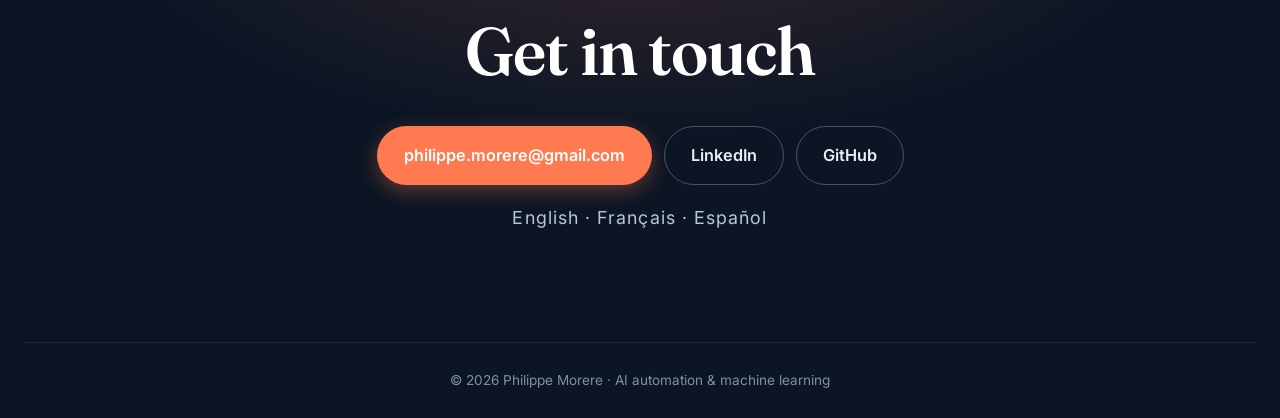
==== commit ed354d59: "Update portrait photo Co-Authored-By: Claude Opus 5.5 <noreply@anthropic.com>" ====
--- a/index.html
+++ b/index.html
@@ -10,7 +10,7 @@
   <meta property="og:title" content="Philippe Morere — AI Automation &amp; Machine Learning">
   <meta property="og:description" content="I design, evaluate and deploy AI agents and automation that hold up in production.">
   <meta property="og:url" content="https://philippemorere.github.io/">
-  <meta property="og:image" content="https://philippemorere.github.io/assets/img/philippe.jpg">
+  <meta property="og:image" content="https://philippemorere.github.io/assets/img/philippe.jpg?v=2">
   <meta name="twitter:card" content="summary">
   <meta name="theme-color" content="#0b1524">
   <link rel="icon" href="data:image/svg+xml,<svg xmlns='http://www.w3.org/2000/svg' viewBox='0 0 64 64'><rect width='64' height='64' rx='14' fill='%230b1524'/><text x='32' y='42' font-family='Georgia,serif' font-size='28' fill='%23ff8a65' text-anchor='middle'>PM</text></svg>">
@@ -58,7 +58,7 @@
               </div>
       <div class="hero-photo">
         <div class="ring"></div>
-        <img src="/assets/img/philippe.jpg" alt="Portrait of Philippe Morere" width="320" height="320">
+        <img src="/assets/img/philippe.jpg?v=2" alt="Portrait of Philippe Morere" width="320" height="320">
         <div class="badge"><strong>12+ yrs</strong><span>building ML &amp; AI systems</span></div>
       </div>
     </div>
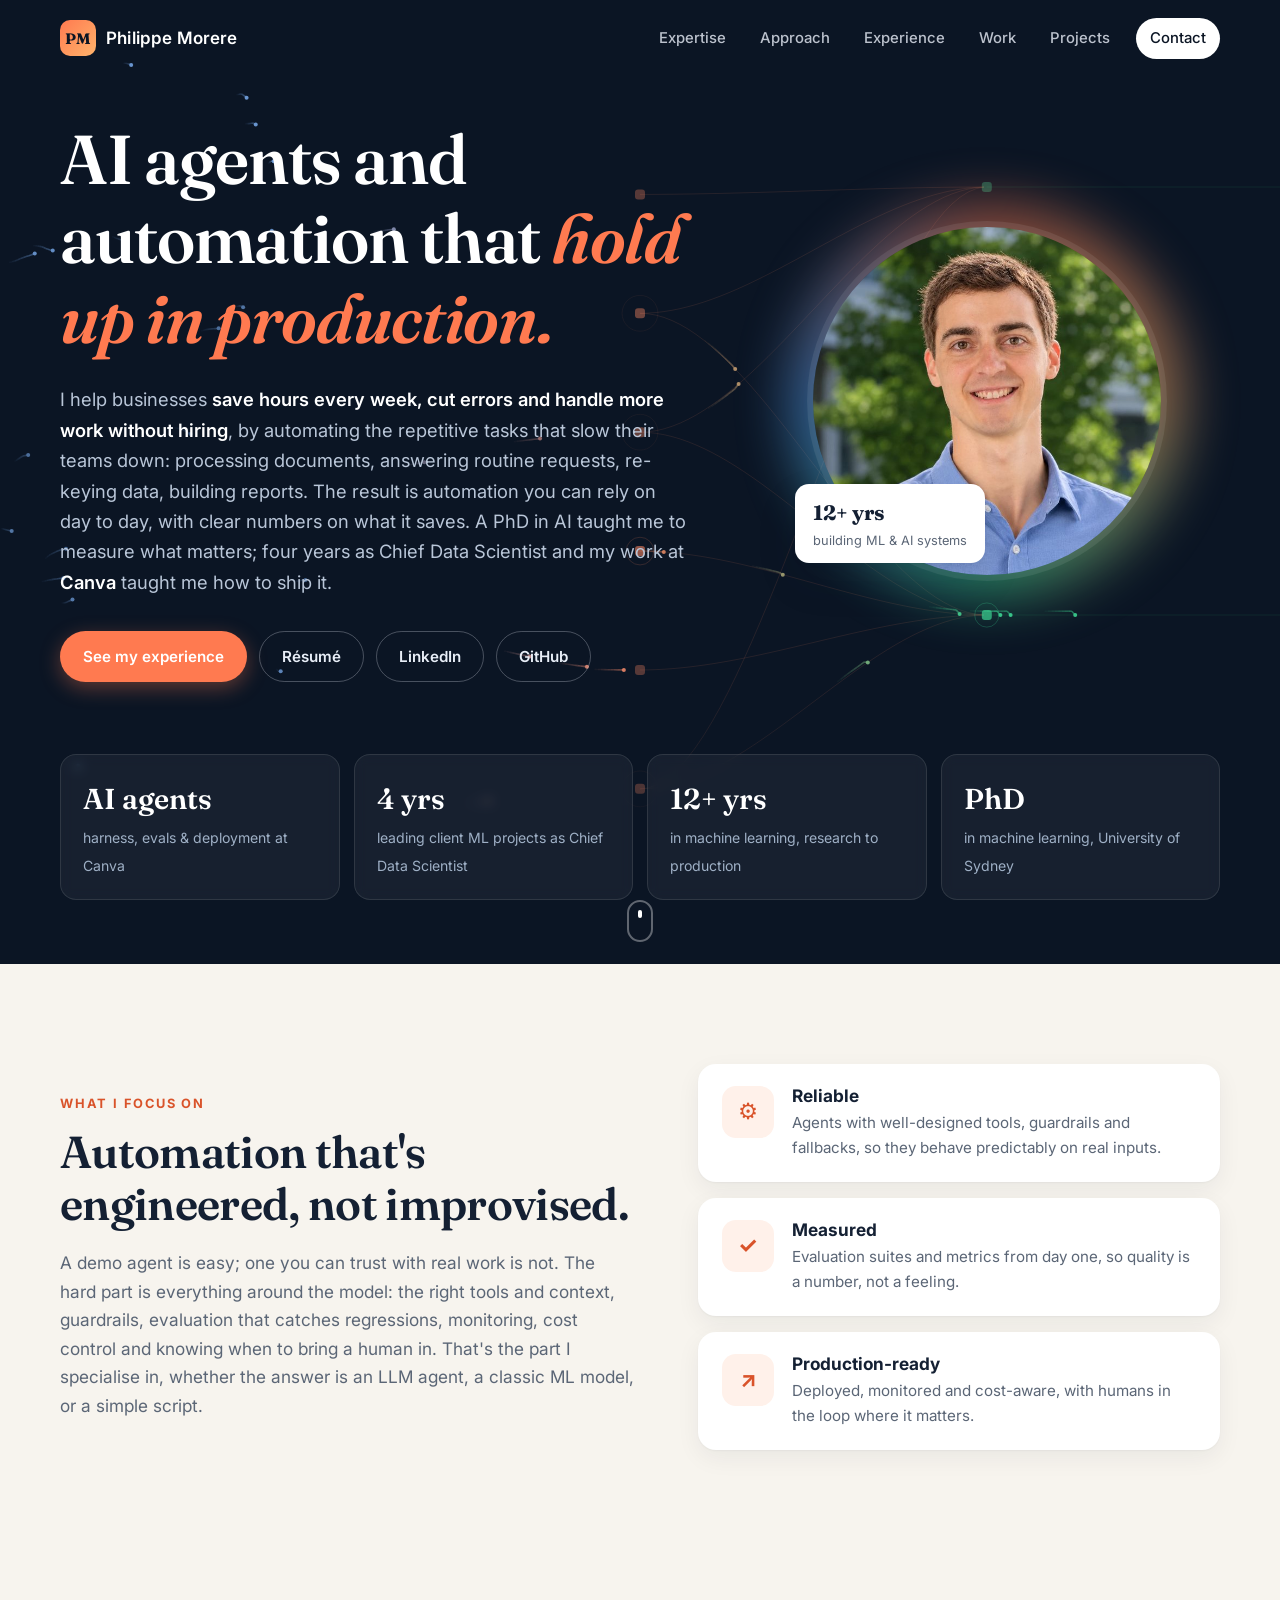
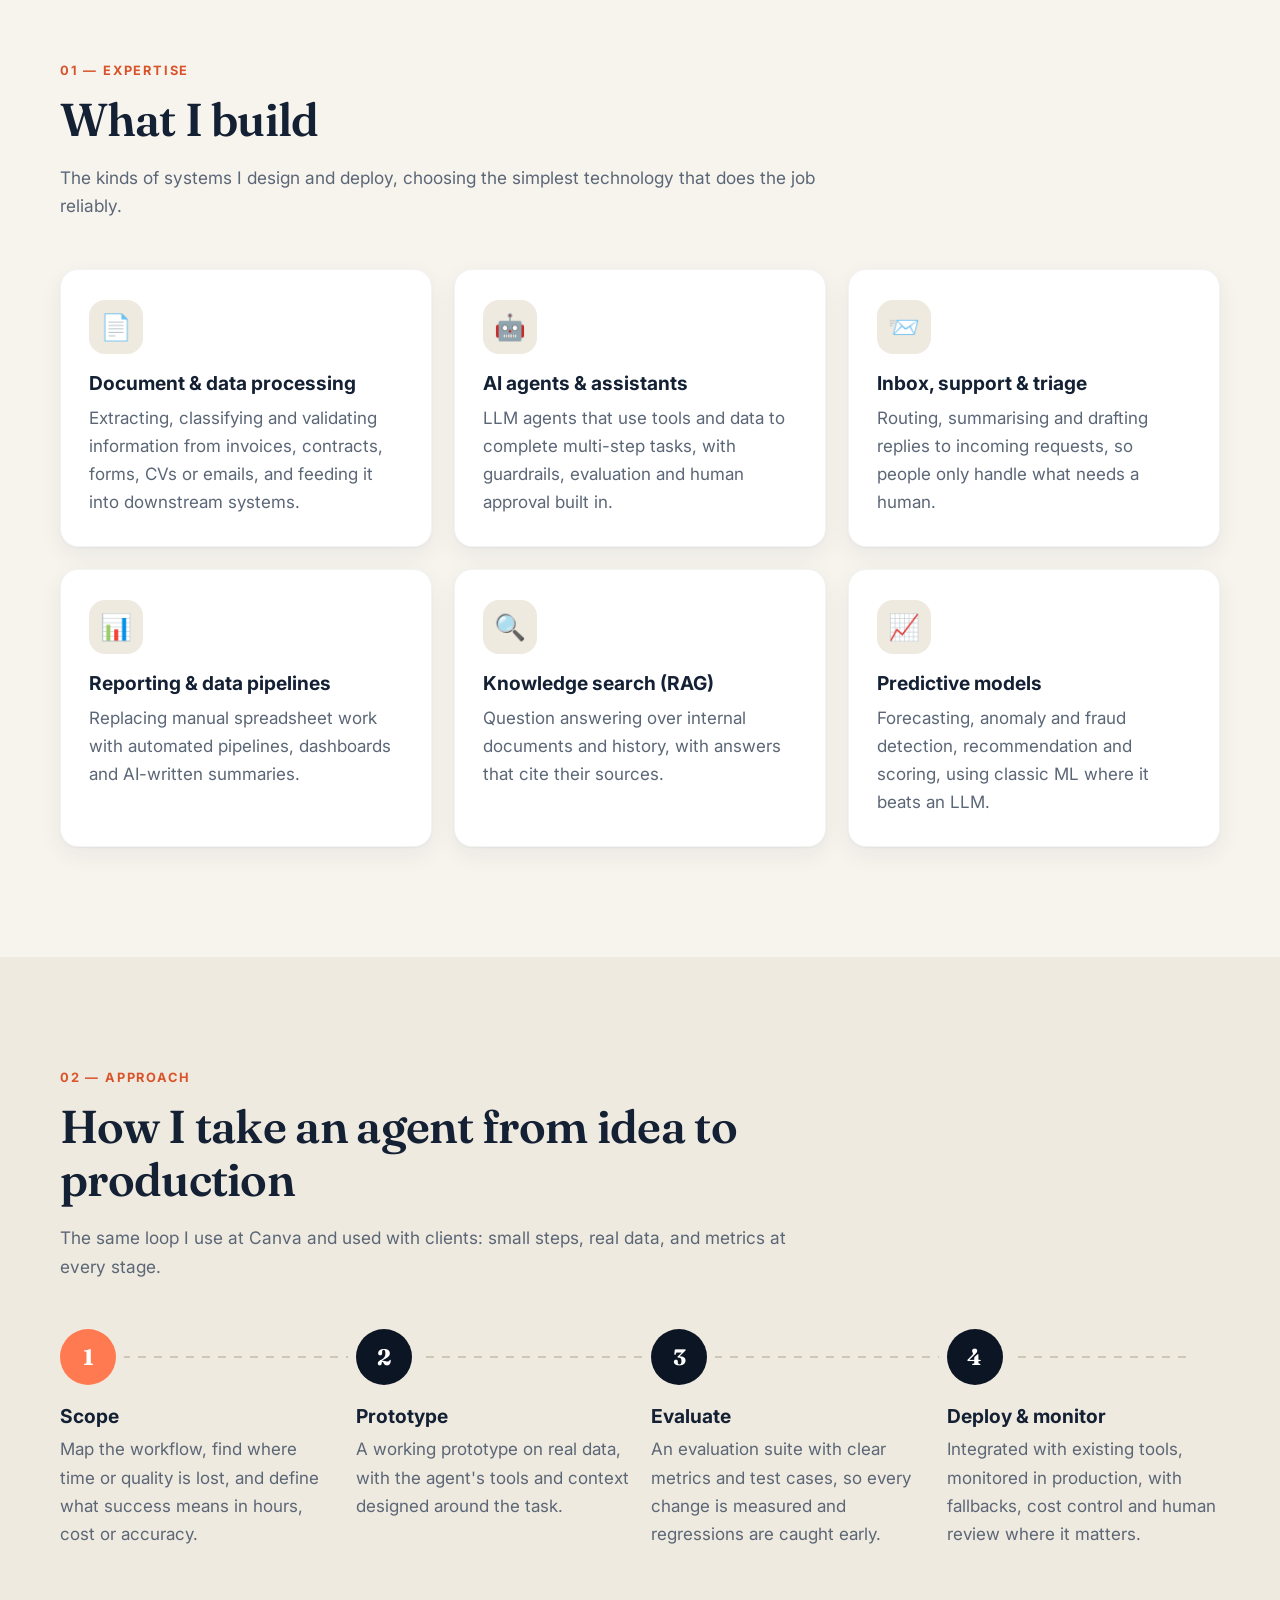
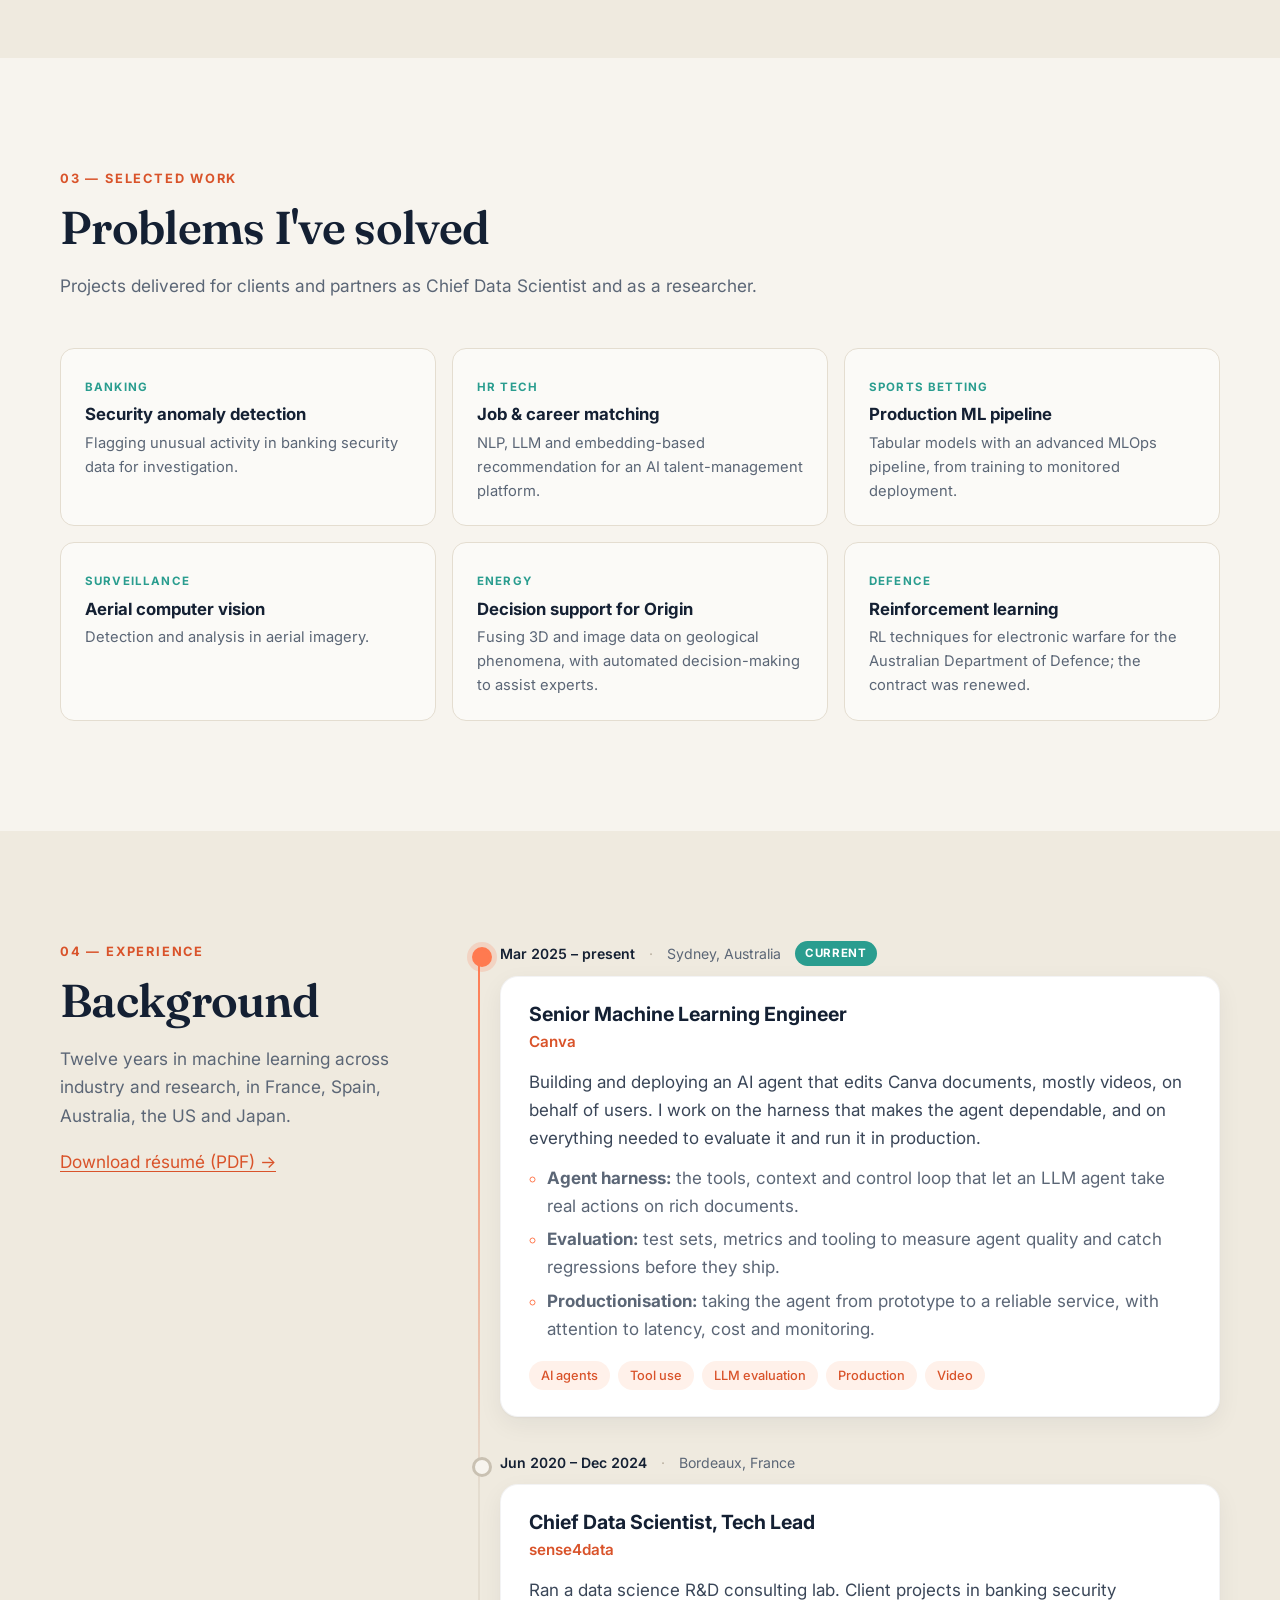
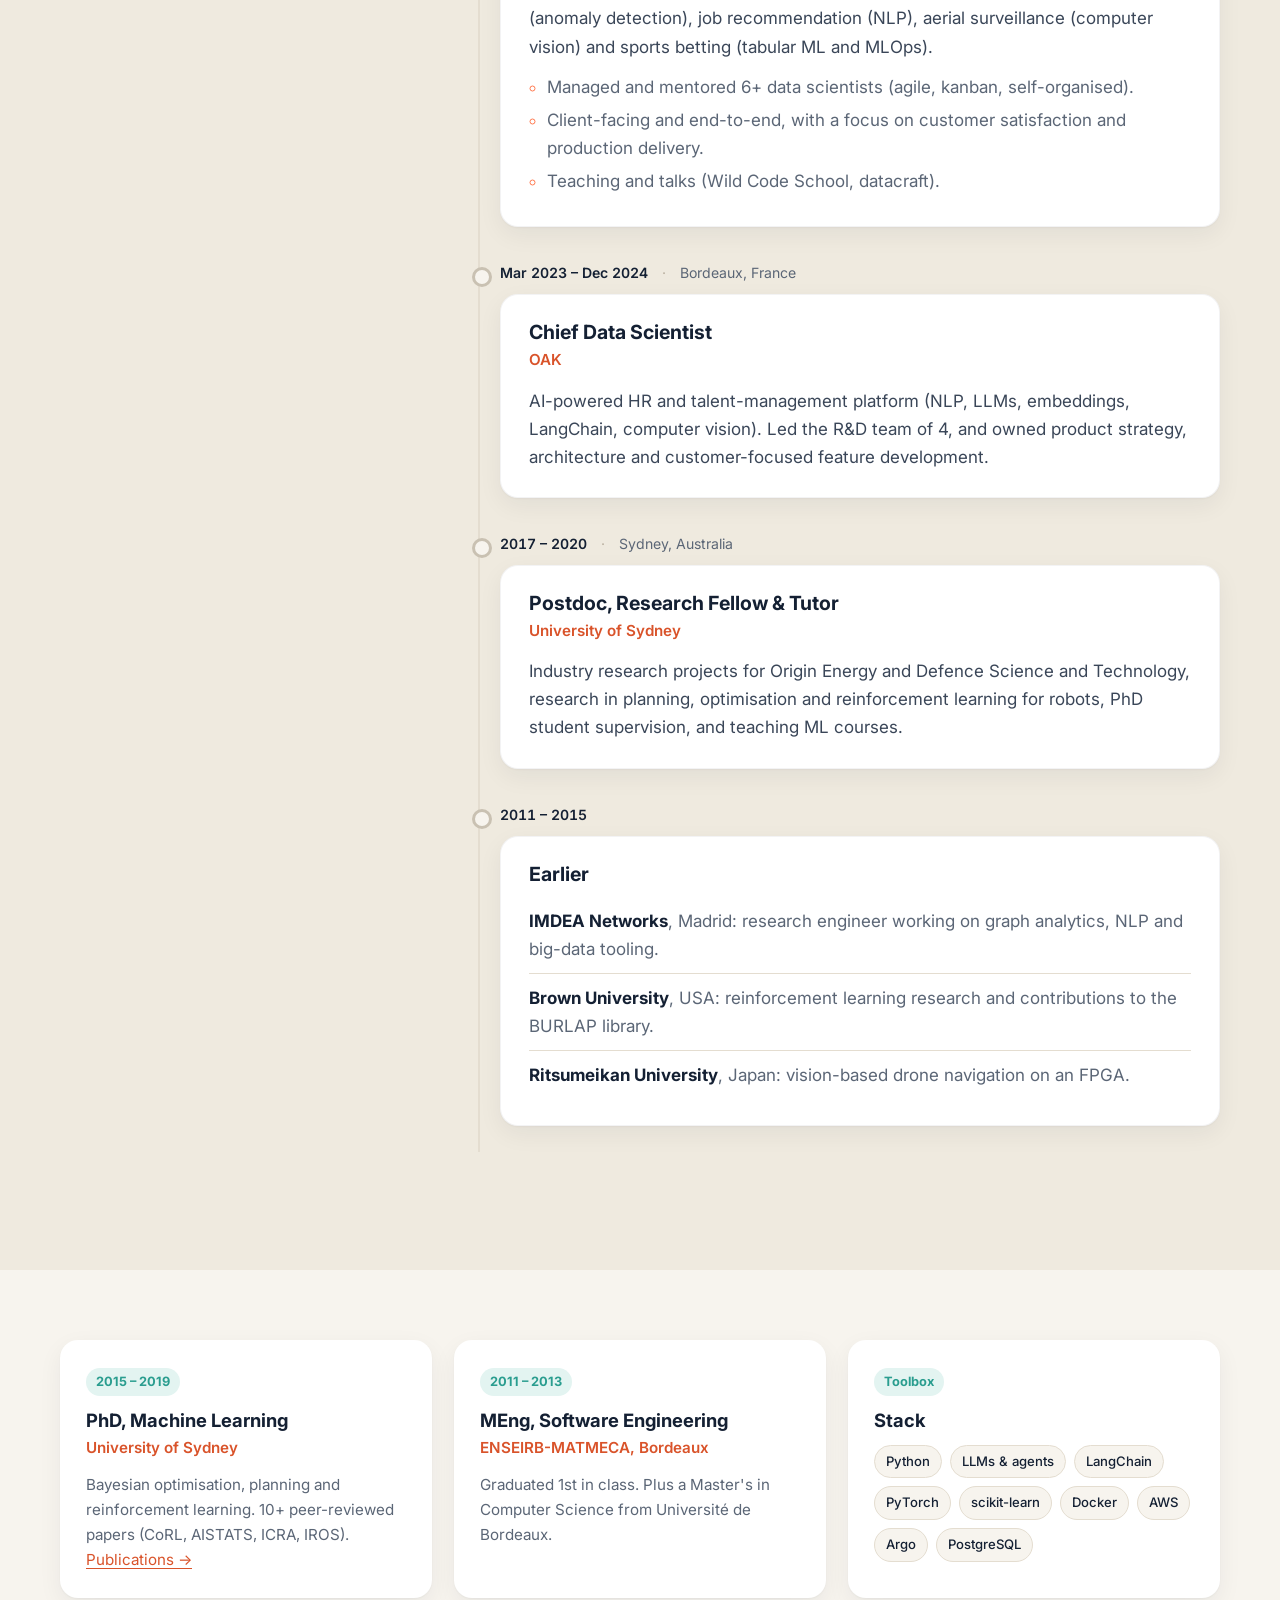
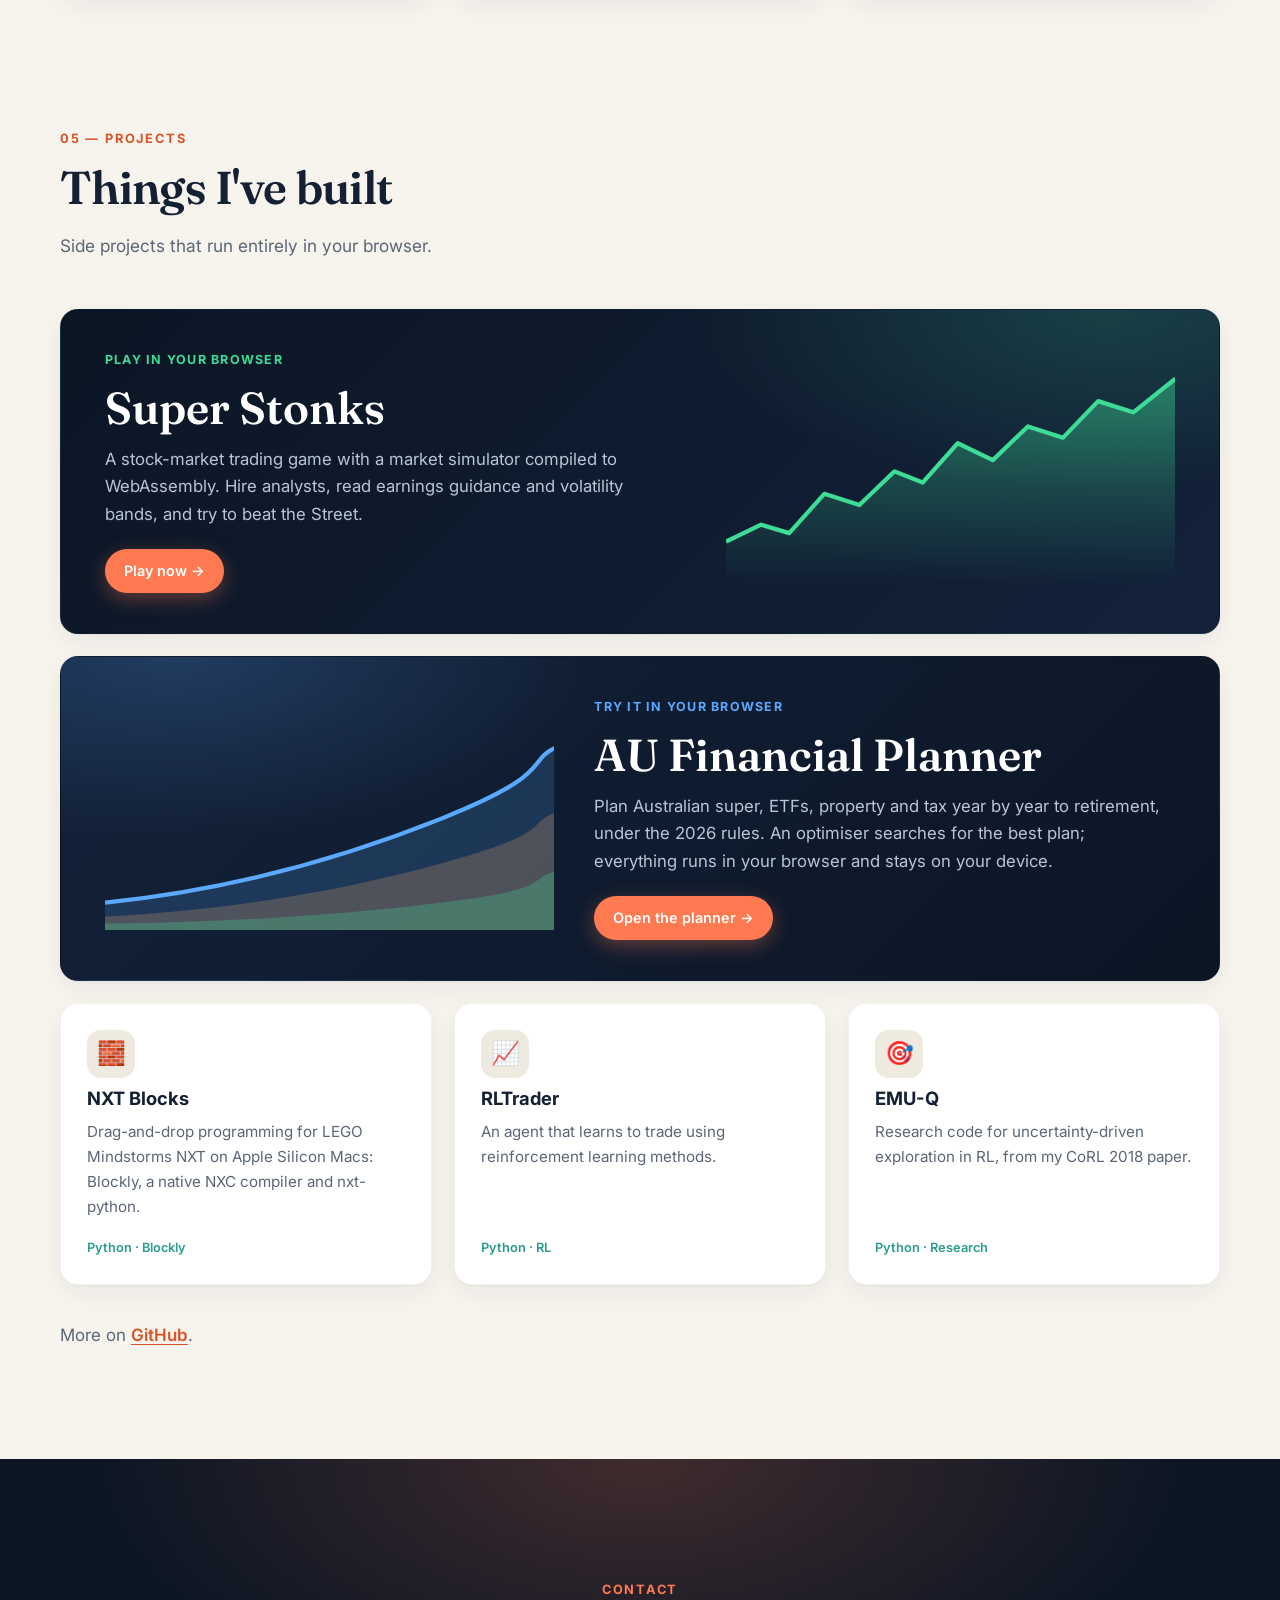
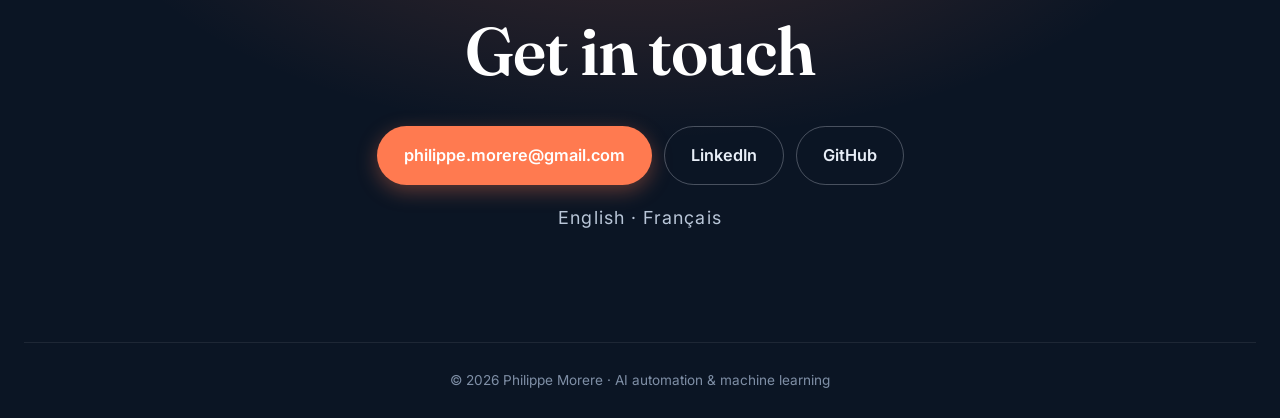
==== commit 957f63a7: "Regenerate resume from the website; add build script tools/build_resume.py reads experience, educati" ====
--- a/index.html
+++ b/index.html
@@ -188,7 +188,7 @@
       </div>
       <ol class="timeline">
         <li class="reveal now">
-          <div class="meta"><span class="date">Mar 2025 – present</span><span class="pill">Current</span></div>
+          <div class="meta"><span class="date">Mar 2025 – present</span><span class="place">Sydney, Australia</span><span class="pill">Current</span></div>
           <div class="card">
             <h3>Senior Machine Learning Engineer</h3>
             <p class="org">Canva</p>
@@ -203,7 +203,7 @@
           </div>
         </li>
         <li class="reveal">
-          <div class="meta"><span class="date">Jun 2020 – 2024</span><span class="place">Bordeaux, France</span></div>
+          <div class="meta"><span class="date">Jun 2020 – Dec 2024</span><span class="place">Bordeaux, France</span></div>
           <div class="card">
             <h3>Chief Data Scientist, Tech Lead</h3>
             <p class="org">sense4data</p>
@@ -217,7 +217,7 @@
           </div>
         </li>
         <li class="reveal">
-          <div class="meta"><span class="date">Mar 2023 – 2024</span></div>
+          <div class="meta"><span class="date">Mar 2023 – Dec 2024</span><span class="place">Bordeaux, France</span></div>
           <div class="card">
             <h3>Chief Data Scientist</h3>
             <p class="org">OAK</p>
@@ -342,7 +342,7 @@
         <a class="btn ghost big" href="https://www.linkedin.com/in/philippemorere" target="_blank" rel="noopener">LinkedIn</a>
         <a class="btn ghost big" href="https://github.com/PhilippeMorere" target="_blank" rel="noopener">GitHub</a>
       </div>
-      <p class="langs">English · Français · Español</p>
+      <p class="langs">English · Français</p>
     </div>
     <footer>© <span id="y">2026</span> Philippe Morere · AI automation &amp; machine learning</footer>
   </section>
